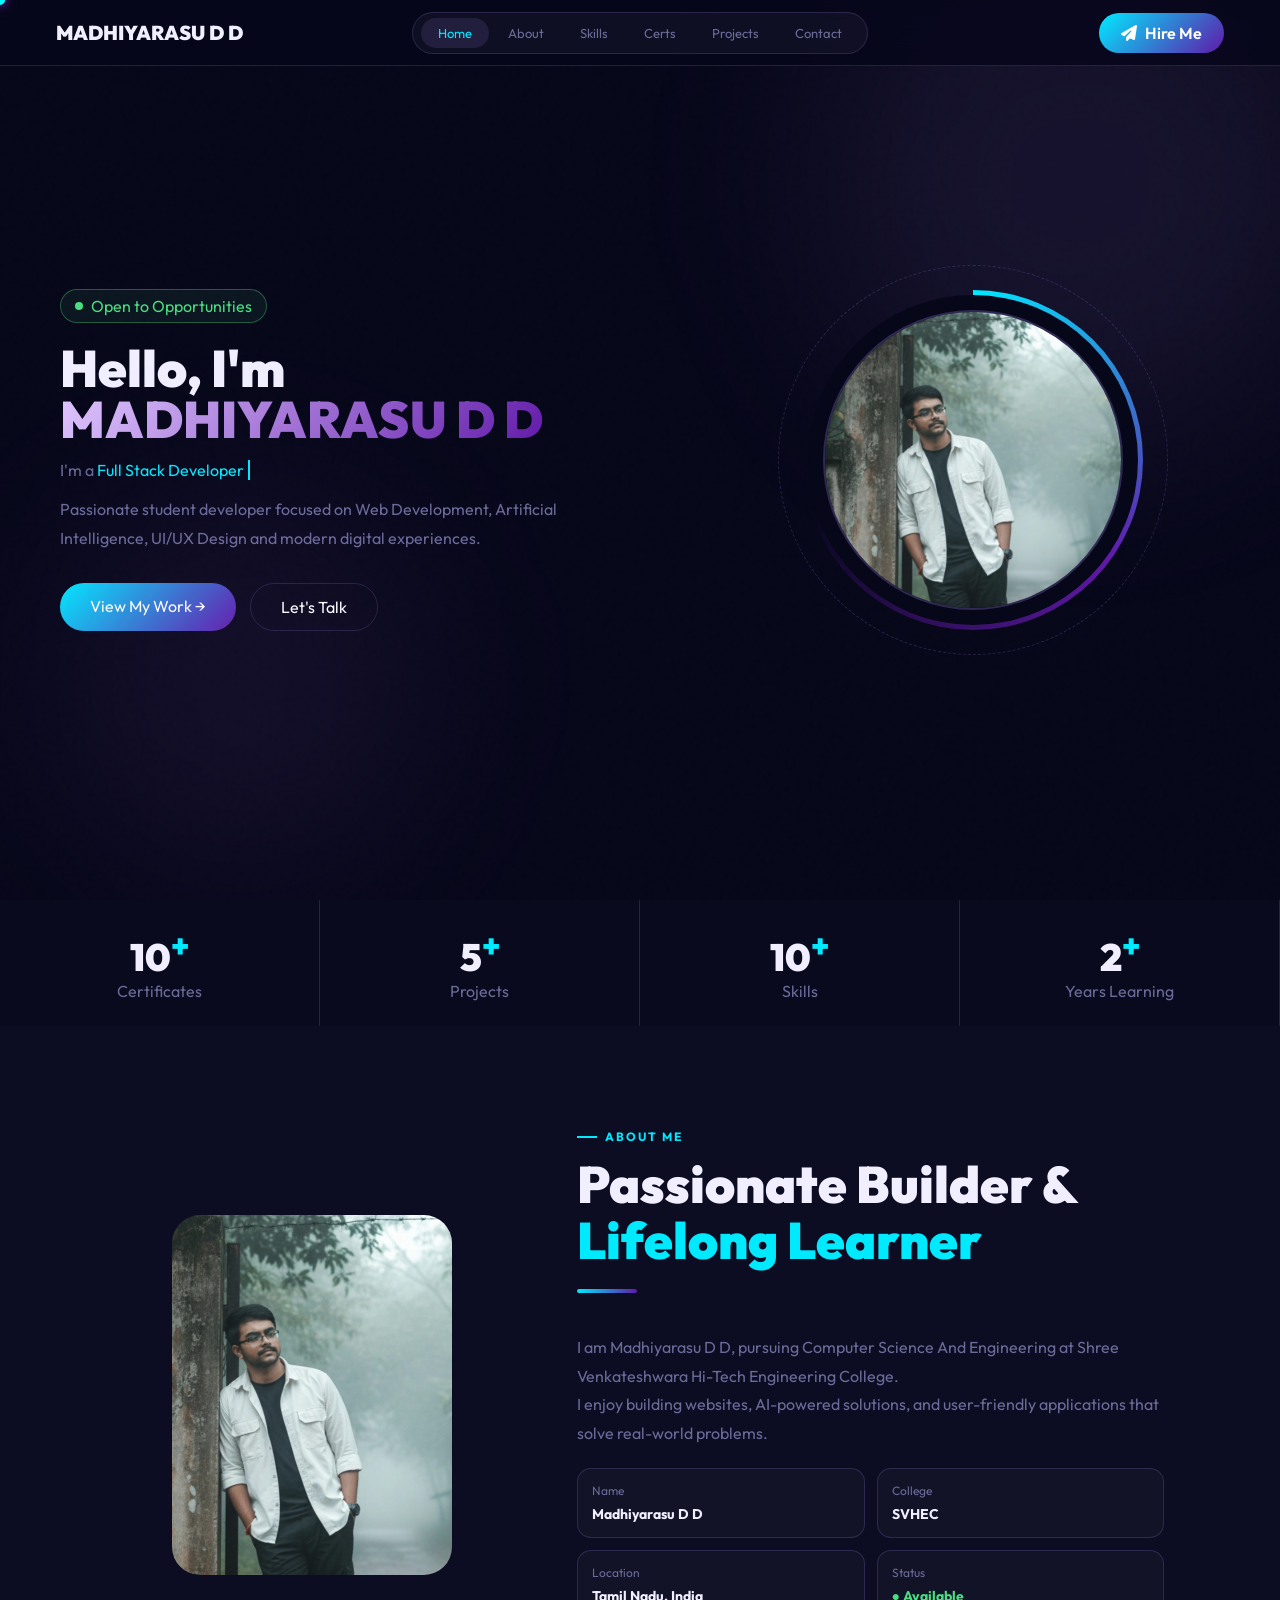
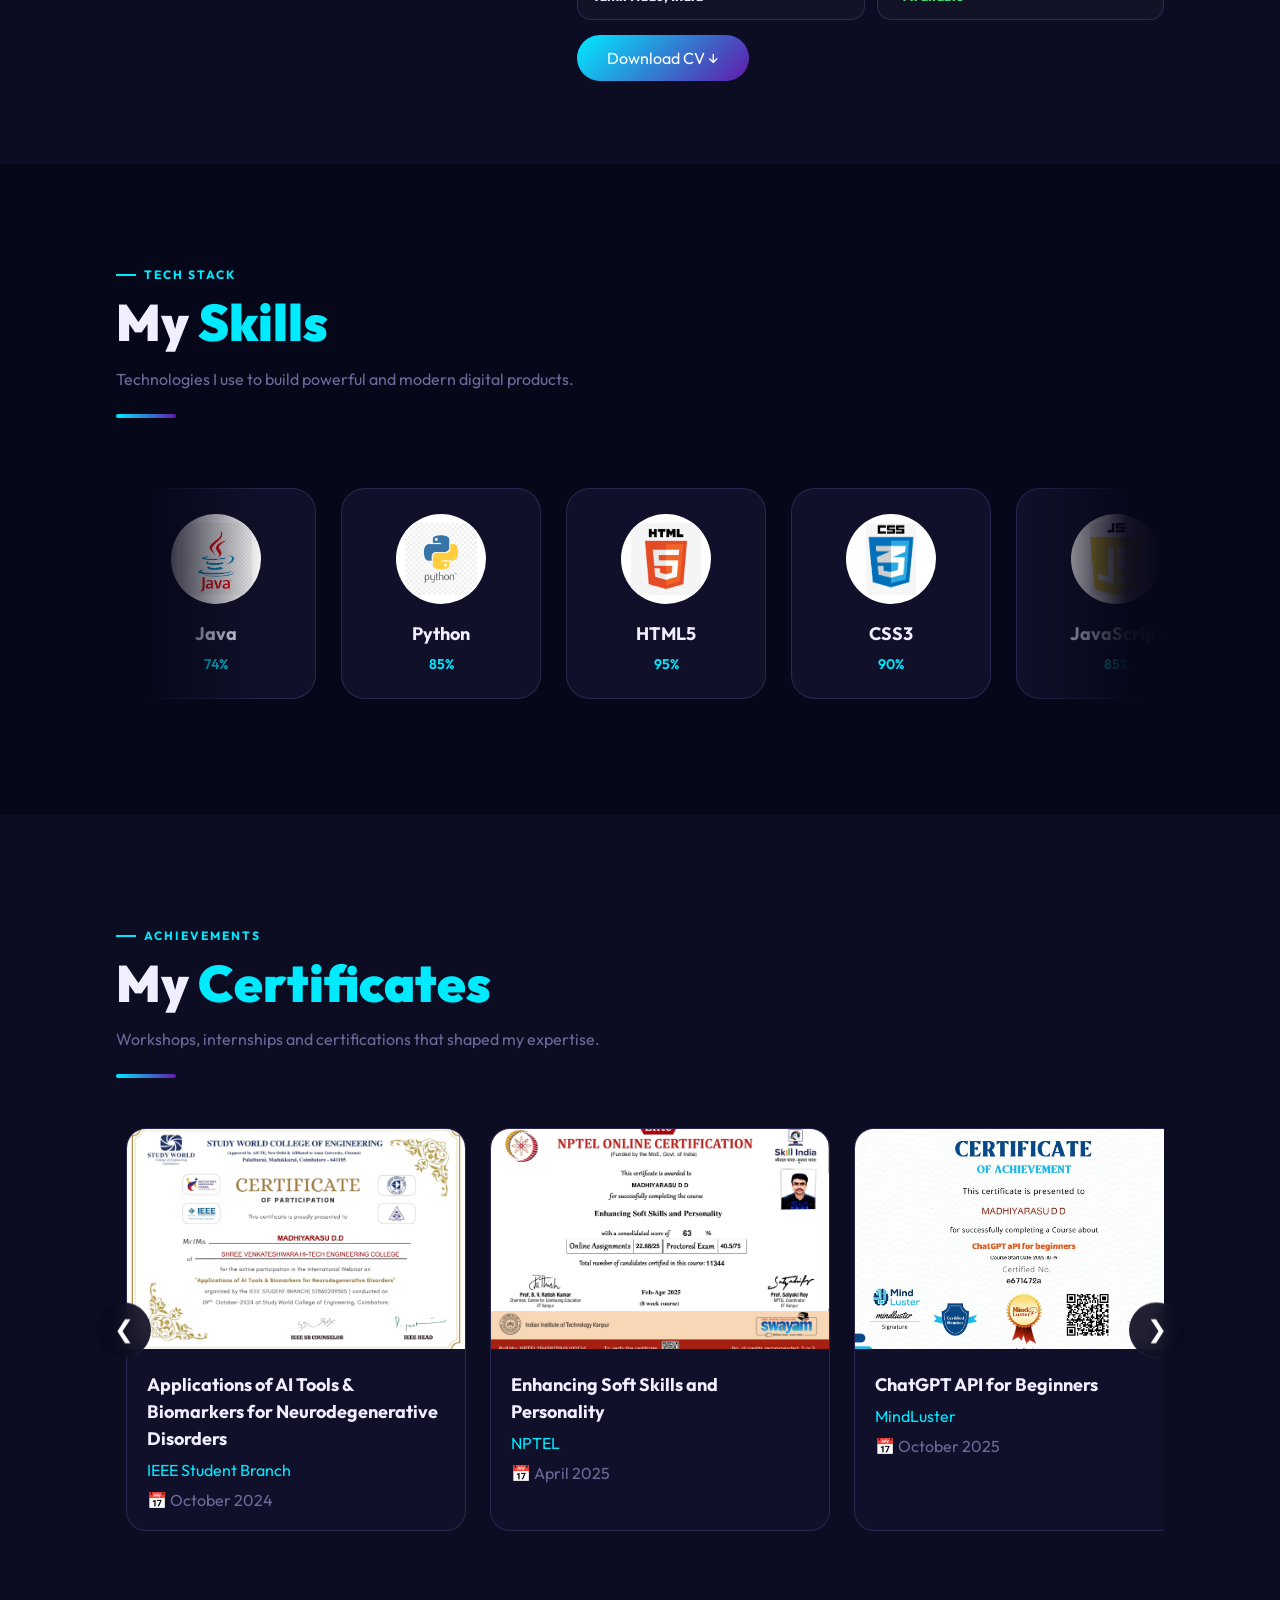
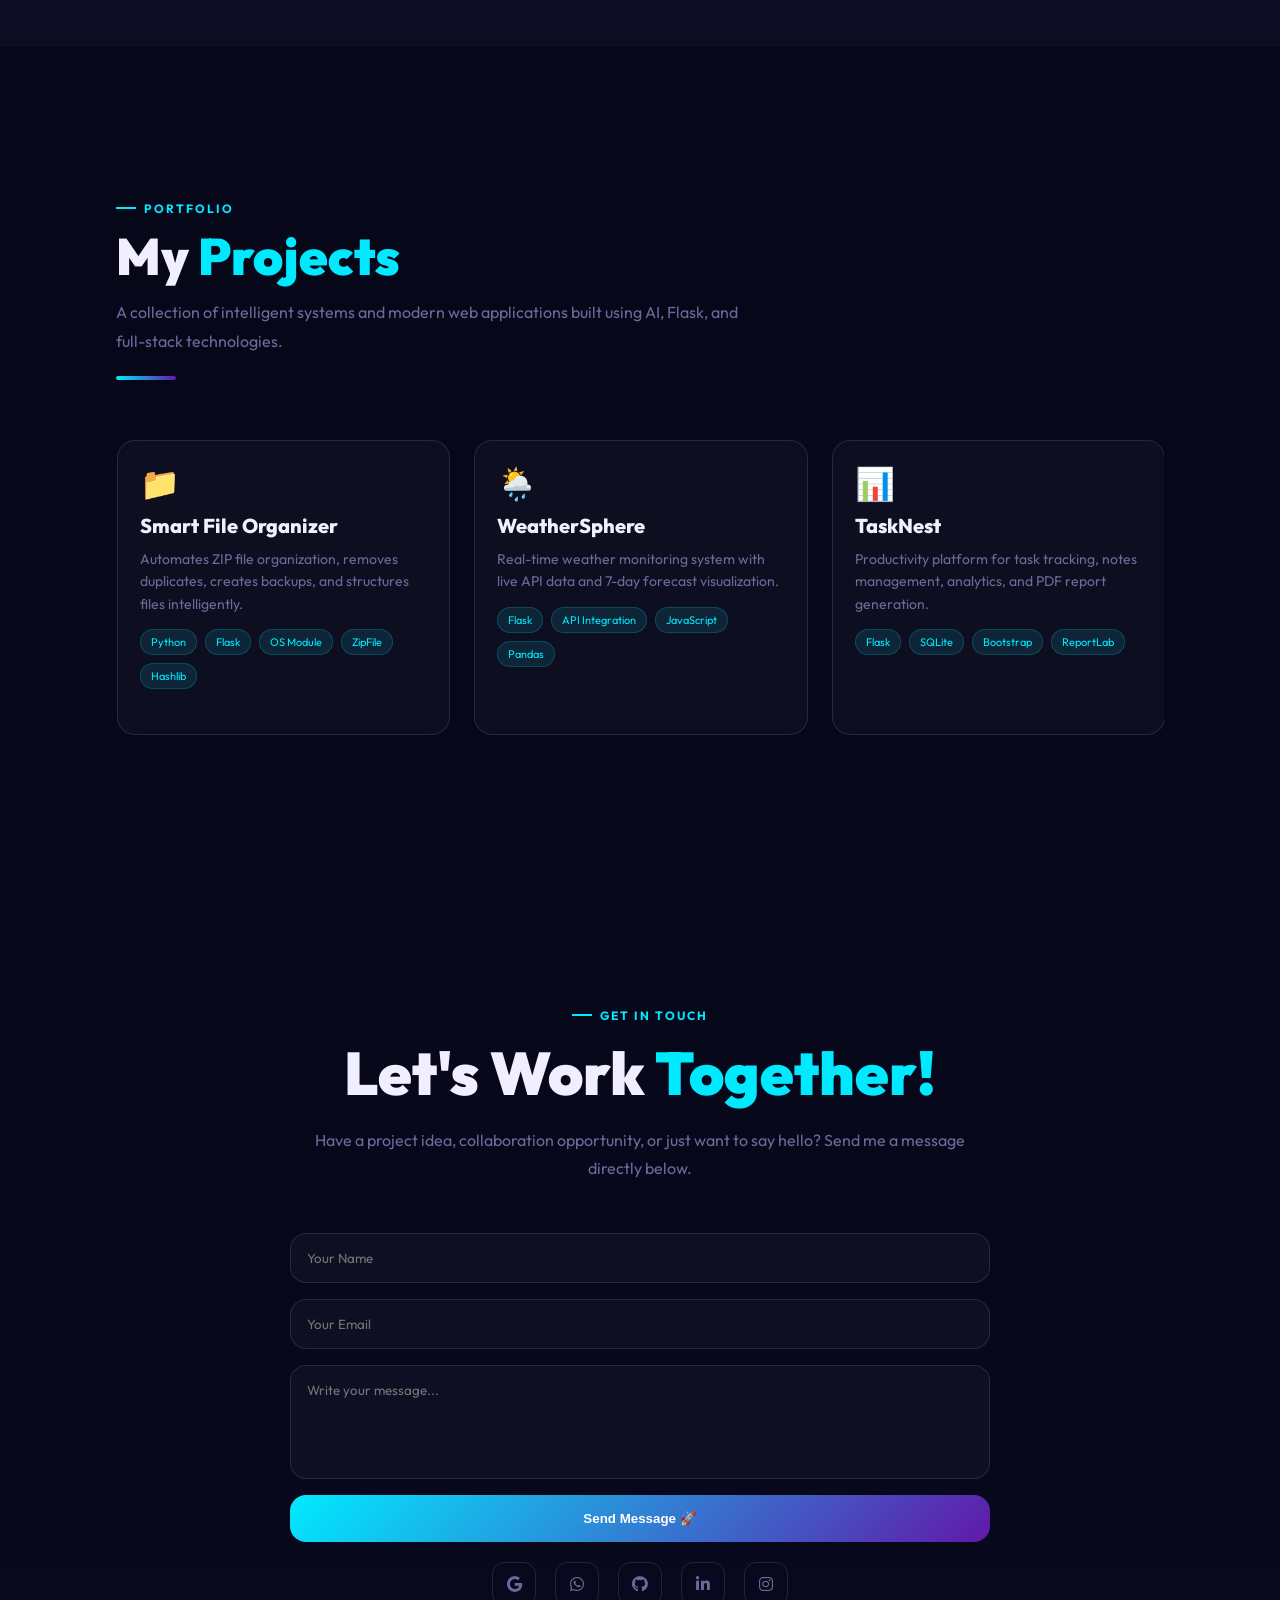
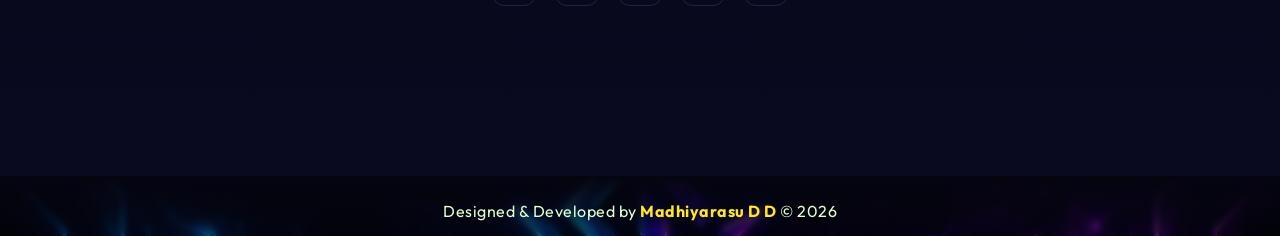
==== index.html @ d2362c5b "Initial portfolio upload" ====
<!DOCTYPE html>
<html lang="en">
<head>
<meta charset="UTF-8">
<meta name="viewport" content="width=device-width, initial-scale=1.0">
<title>MADHIYARASU | Portfolio</title>

<link href="https://fonts.googleapis.com/css2?family=Outfit:wght@300;400;500;600;700;800;900&display=swap" rel="stylesheet">
<link rel="stylesheet" href="https://cdnjs.cloudflare.com/ajax/libs/font-awesome/6.5.0/css/all.min.css">
<link rel="stylesheet" href="css/style.css">
</head>

<body>

<div id="cur-dot"></div>

<!-- ================= NAVBAR ================= -->

<nav id="nav">

    <div class="nav-logo">
        <em></em>MADHIYARASU D D
    </div>

    <ul class="nav-pill" id="navPill">
        <li><a href="#home" class="active">Home</a></li>
        <li><a href="#about">About</a></li>
        <li><a href="#skills">Skills</a></li>
        <li><a href="#certificates">Certs</a></li>
        <li><a href="#projects">Projects</a></li>
        <li><a href="#contact">Contact</a></li>
    </ul>

    <a href="mailto:arasanmathi666@gmail.com" class="hire-btn">
        <i class="fas fa-paper-plane"></i> Hire Me
    </a>

    <button class="nav-toggle" id="navToggle">
        <i class="fas fa-bars"></i>
    </button>

</nav>

<!-- ================= MOBILE MENU ================= -->

<div class="mobile-menu" id="mobileMenu">
    <a href="#home">Home</a>
    <a href="#about">About</a>
    <a href="#skills">Skills</a>
    <a href="#certificates">Certificates</a>
    <a href="#projects">Projects</a>
    <a href="#contact">Contact</a>
</div>

<!-- ================= HERO ================= -->

<section id="home">

    <div class="hblob hb1"></div>
    <div class="hblob hb2"></div>

    <div class="hero-grid">

        <div>

            <div class="hero-badge">
                <span class="dot"></span>
                Open to Opportunities
            </div>

            <h1 class="hero-name">
                Hello, I'm <br>
                <span class="grad">MADHIYARASU D D</span>
            </h1>

            <p class="hero-role">
                I'm a <span class="tw" id="typed">Full Stack Developer</span>
            </p>

            <p class="hero-desc">
                Passionate student developer focused on Web Development,
                Artificial Intelligence, UI/UX Design and modern digital
                experiences.
            </p>

            <div class="hero-actions">
                <a href="#projects" class="btn-pri">
                    View My Work →
                </a>

                <a href="#contact" class="btn-out">
                    Let's Talk
                </a>
            </div>
         </div>

        <div class="hero-visual">

            <div class="av-wrap">

                <div class="av-spin"></div>

                <div class="av-orbit"></div>

                <div class="av-photo">
                    <img src="images/prof..jpg" alt="Madhiyarasu">
                </div>

            </div>

        </div>

    </div>

</section>

<!-- ================= STATS ================= -->

<div class="stats-row">

    <div class="stat-box reveal">
        <div class="stat-n">10<sup>+</sup></div>
        <div class="stat-l">Certificates</div>
    </div>

    <div class="stat-box reveal d1">
        <div class="stat-n">5<sup>+</sup></div>
        <div class="stat-l">Projects</div>
    </div>

    <div class="stat-box reveal d2">
        <div class="stat-n">10<sup>+</sup></div>
        <div class="stat-l">Skills</div>
    </div>

    <div class="stat-box reveal d3">
        <div class="stat-n">2<sup>+</sup></div>
        <div class="stat-l">Years Learning</div>
    </div>

</div>

<!-- ================= ABOUT ================= -->

<section id="about">

<div class="sw">

<div class="about-grid">

<div class="reveal">

<div class="about-box">

<img src="images/prof..jpg" alt="Madhiyarasu">


</div>

</div>

<div class="reveal d1">

<div class="eyebrow">
About Me
</div>

<h2 class="stitle">
Passionate Builder &
<br>
<em>Lifelong Learner</em>
</h2>

<div class="sline"></div>

<p class="apara">
I am Madhiyarasu D D, pursuing Computer Science And Engineering at Shree Venkateshwara Hi-Tech
Engineering College.
</p>

<p class="apara">
I enjoy building websites, AI-powered solutions,
and user-friendly applications that solve real-world problems.
</p>

<div class="info-grid">

<div class="ir">
<span>Name</span>
<strong>Madhiyarasu D D</strong>
</div>

<div class="ir">
<span>College</span>
<strong>SVHEC</strong>
</div>
<div class="ir">
<span>Location</span>
<strong>Tamil Nadu, India</strong>
</div>

<div class="ir">
<span>Status</span>
<strong style="color:var(--green)">
● Available
</strong>
</div>

</div>

<div style="margin-top:28px">
<a href="#" class="btn-pri">
Download CV ↓
</a>
</div>

</div>

</div>

</div>

</section>

<!-- ================= SKILLS ================= -->
<section id="skills">

    <div class="sw">

        <div class="eyebrow reveal">Tech Stack</div>

        <h2 class="stitle reveal">
            My <em>Skills</em>
        </h2>

        <p class="ssub reveal">
            Technologies I use to build powerful and modern digital products.
        </p>

        <div class="sline reveal"></div>

        <div class="skills-marquee">

            <div class="skills-track">

                <!-- First Set -->

                <div class="skill-card">
                    <div class="skill-logo-wrap">
                        <img src="images/logos/java.png" alt="Java" class="skill-logo">
                    </div>
                    <h3>Java</h3>
                    <span>74%</span>
                </div>

                <div class="skill-card">
                    <div class="skill-logo-wrap">
                        <img src="images/logos/python.png" alt="Python" class="skill-logo">
                    </div>
                    <h3>Python</h3>
                    <span>85%</span>
                </div>

                <div class="skill-card">
                    <div class="skill-logo-wrap">
                        <img src="images/logos/html.png" alt="HTML" class="skill-logo">
                    </div>
                    <h3>HTML5</h3>
                    <span>95%</span>
                </div>

                <div class="skill-card">
                    <div class="skill-logo-wrap">
                        <img src="images/logos/css.png" alt="CSS" class="skill-logo">
                    </div>
                    <h3>CSS3</h3>
                    <span>90%</span>
                </div>

                <div class="skill-card">
                    <div class="skill-logo-wrap">
                        <img src="images/logos/js.png" alt="JavaScript" class="skill-logo">
                    </div>
                    <h3>JavaScript</h3>
                    <span>85%</span>
                </div>

                <div class="skill-card">
                    <div class="skill-logo-wrap">
                        <img src="images/logos/github.png" alt="GitHub" class="skill-logo">
                    </div>
                    <h3>Git & GitHub</h3>
                    <span>82%</span>
                </div>

                <!-- Duplicate Set for Infinite Loop -->

                <div class="skill-card">
                    <div class="skill-logo-wrap">
                        <img src="images/logos/java.png" alt="Java" class="skill-logo">
                    </div>
                    <h3>Java</h3>
                    <span>74%</span>
                </div>

                <div class="skill-card">
                    <div class="skill-logo-wrap">
                        <img src="images/logos/python.png" alt="Python" class="skill-logo">
                    </div>
                    <h3>Python</h3>
                    <span>85%</span>
                </div>

                <div class="skill-card">
                    <div class="skill-logo-wrap">
                        <img src="images/logos/html.png" alt="HTML" class="skill-logo">
                    </div>
                    <h3>HTML5</h3>
                    <span>95%</span>
                </div>

                <div class="skill-card">
                    <div class="skill-logo-wrap">
                        <img src="images/logos/css.png" alt="CSS" class="skill-logo">
                    </div>
                    <h3>CSS3</h3>
                    <span>90%</span>
                </div>

                <div class="skill-card">
                    <div class="skill-logo-wrap">
                        <img src="images/logos/js.png" alt="JavaScript" class="skill-logo">
                    </div>
                    <h3>JavaScript</h3>
                    <span>85%</span>
                </div>

                <div class="skill-card">
                    <div class="skill-logo-wrap">
                        <img src="images/logos/github.png" alt="GitHub" class="skill-logo">
                    </div>
                    <h3>Git & GitHub</h3>
                    <span>82%</span>
                </div>

            </div>

        </div>

    </div>

</section>
<!-- ================= CERTIFICATES ================= -->

<section id="certificates">

    <div class="sw">

        <div class="eyebrow reveal">
            Achievements
        </div>

        <h2 class="stitle reveal">
            My <em>Certificates</em>
        </h2>

        <p class="ssub reveal">
            Workshops, internships and certifications that shaped my expertise.
        </p>

        <div class="sline reveal"></div>

        <div class="cert-wrapper">

            <button class="cert-btn prev" id="prevCert">
                &#10094;
            </button>


                <div class="certificate-slider" id="certificateSlider">

    <div class="certificate-card">
        <img src="images/certificates/c27.jpeg"
             alt=""
             class="certificate-image">
        <h3>Applications of AI Tools & Biomarkers for Neurodegenerative Disorders</h3>
        <p>IEEE Student Branch</p>
        <span>📅 October 2024</span>
    </div>

    <div class="certificate-card">
        <img src="images/certificates/c26.jpeg"
             alt=""
             class="certificate-image">
        <h3>Enhancing Soft Skills and Personality</h3>
        <p>NPTEL</p>
        <span>📅 April 2025</span>
    </div>

    <div class="certificate-card">
        <img src="images/certificates/c8.jpeg"
             alt=""
             class="certificate-image">
        <h3>ChatGPT API for Beginners</h3>
        <p>MindLuster</p>
        <span>📅 October 2025</span>
    </div>

    <div class="certificate-card">
        <img src="images/certificates/c19.jpeg"
             alt=""
             class="certificate-image">
        <h3>Generative AI Applications in Engineering</h3>
        <p>SVHEC</p>
        <span>📅 October 2025</span>
    </div>

    <div class="certificate-card">
        <img src="images/certificates/c11.jpeg"
             alt=""
             class="certificate-image">
        <h3>UI/UX Design with Figma Workshop</h3>
        <p>Aruvili</p>
        <span>📅 November 2025</span>
    </div>

    <div class="certificate-card">
        <img src="images/certificates/c9.jpeg"
             alt=""
             class="certificate-image">
        <h3>National Level Technical Symposium</h3>
        <p>Sri Sai Ranganathan Engineering College</p>
        <span>📅 2025</span>
    </div>

    <div class="certificate-card">
        <img src="images/certificates/c14.jpeg"
             alt=""
             class="certificate-image">
        <h3>Career Guidance Webinar</h3>
        <p>Skill Dunia Edutech</p>
        <span>📅 December 2025</span>
    </div>
    <div class="certificate-card">
        <img src="images/certificates/c18.jpeg"
             alt=""
             class="certificate-image">
        <h3>Certificate of Participation</h3>
        <p>Kangeyam Institutions</p>
        <span>📅 2025</span>
    </div>

    <div class="certificate-card">
        <img src="images/certificates/c15.jpeg"
             alt=""
             class="certificate-image">
        <h3>AI for Beginners</h3>
        <p>HP LIFE Foundation</p>
        <span>📅 2025</span>
    </div>

    <div class="certificate-card">
        <img src="images/certificates/c16.jpeg"
             alt=""
             class="certificate-image">
        <h3>Critical Thinking in the AI Era</h3>
        <p>HP LIFE Foundation</p>
        <span>📅 2025</span>
    </div>

    <div class="certificate-card">
        <img src="images/certificates/c17.jpeg"
             alt=""
             class="certificate-image">
        <h3>Professional Networking for Career Growth</h3>
        <p>HP LIFE Foundation</p>
        <span>📅 2025</span>
    </div>

    <div class="certificate-card">
        <img src="images/certificates/c22.jpeg"
             alt=""
             class="certificate-image">
        <h3>From ML to Gen AI Workshop</h3>
        <p>PencilBitz</p>
        <span>📅 December 2025</span>
    </div>

    <div class="certificate-card">
        <img src="images/certificates/c24.jpeg"
             alt=""
             class="certificate-image">
        <h3>15 DAYS Full Stack Java - Internship</h3>
        <p>Calibal</p>
        <span>📅 2025</span>
    </div>
   <div class="certificate-card">
        <img src="images/certificates/c12.jpeg"
             alt=""
             class="certificate-image">
        <h3>Career Guidance Session</h3>
        <p>Grad Guru Innovation</p>
        <span>📅 March 2026</span>
    </div>

    <div class="certificate-card">
        <img src="images/certificates/c13.jpeg"
             alt=""
             class="certificate-image">
        <h3>KreativeGenesis National Level Innovation Hackathon</h3>
        <p>KGiSL Educational Institutions</p>
        <span>📅 March 2026</span>
    </div>

    <div class="certificate-card">
        <img src="images/certificates/c25.jpeg"
             alt=""
             class="certificate-image">
        <h3>1 month UI/UX Master Class</h3>
        <p>Aruvili</p>
        <span>📅 2026</span>
    </div>

    <div class="certificate-card">
        <img src="images/certificates/c20.jpeg"
             alt=""
             class="certificate-image">
        <h3>3 Month Internship - Web Development </h3>
        <p>Skill Dunia Edutech</p>
        <span>📅 2026</span>
    </div>
  <div class="certificate-card">
        <img src="images/certificates/c1.jpg"
             alt=""
             class="certificate-image">
        <h3>Generate AI-powered agent responses using generative answers in Microsoft Copilot Studio</h3>
        <p>Microsoft</p>
        <span>📅 June  2026</span>
    </div>

    <div class="certificate-card">
        <img src="images/certificates/c2.jpg"
             alt=""
             class="certificate-image">
        <h3>Take action from agent conversations using topics and tools in Microsoft Copilot Studio</h3>
        <p>Microsoft</p>
        <span>📅 June  2026</span>
    </div>

    <div class="certificate-card">
        <img src="images/certificates/c3.jpg"
             alt=""
             class="certificate-image">
        <h3>Deliver rich agent responses using Adaptive Cards in Microsoft Copilot Studio</h3>
        <p>Microsoft</p>
        <span>📅 June 2026</span>
    </div>

    <div class="certificate-card">
        <img src="images/certificates/c4.jpg"
             alt=""
             class="certificate-image">
        <h3>Develop an AI app with the Microsoft Foundry SDK</h3>
        <p>Microsoft</p>
        <span>📅 June 2026</span>
    </div>

    <div class="certificate-card">
        <img src="images/certificates/c5.jpg"
             alt=""
             class="certificate-image">
        <h3>Introduction to AI concepts</h3>
        <p>Microsoft</p>
        <span>📅 May 2026</span>
    </div>

    <div class="certificate-card">
        <img src="images/certificates/c6.jpg"
             alt=""
             class="certificate-image">
        <h3>Introduction to generative AI and agents</h3>
        <p>Microsoft</p>
        <span>📅 May 2026</span>
    </div>

    <div class="certificate-card">
        <img src="images/certificates/c7.jpg"
             alt=""
             class="certificate-image">
        <h3>Introduction to Web Development with ChatGPT</h3>
        <p>Simplilearn</p>
        <span>📅  June 2026</span>
    </div>
<div class="certificate-card">
        <img src="images/certificates/c10.jpeg"
             alt=""
             class="certificate-image">
        <h3>3 Month Internship - Web Development </h3>
        <p>InternSpark </p>
        <span>📅 June 2026</span>
    </div>

</div>

            <button class="cert-btn next" id="nextCert">
                &#10095;
            </button>

        </div>

    </div>

</section>

<!-- ================= PROJECTS ================= -->
 <section id="projects">
  <div class="sw1">

    <div class="eyebrow">Portfolio</div>
    <h2 class="stitle">My <em>Projects</em></h2>

    <p class="ssub">
      A collection of intelligent systems and modern web applications built using AI, Flask, and full-stack technologies.
    </p>

    <div class="sline"></div>

    <!-- VIEWPORT (IMPORTANT FIX) -->
    <div class="project-viewport">

      <div class="project-grid" id="projectGrid">

        <!-- 1 -->
        <div class="project-card">
          <div class="project-icon">📁</div>
          <h3 class="project-title">Smart File Organizer</h3>
          <p class="project-desc">
            Automates ZIP file organization, removes duplicates, creates backups, and structures files intelligently.
          </p>
          <div class="tool-tags">
            <span class="tool">Python</span>
            <span class="tool">Flask</span>
            <span class="tool">OS Module</span>
            <span class="tool">ZipFile</span>
            <span class="tool">Hashlib</span>
          </div>
        </div>

        <!-- 2 -->
        <div class="project-card">
          <div class="project-icon">🌦️</div>
          <h3 class="project-title">WeatherSphere</h3>
          <p class="project-desc">
            Real-time weather monitoring system with live API data and 7-day forecast visualization.
          </p>
          <div class="tool-tags">
            <span class="tool">Flask</span>
            <span class="tool">API Integration</span>
            <span class="tool">JavaScript</span>
            <span class="tool">Pandas</span>
          </div>
        </div>

        <!-- 3 -->
        <div class="project-card">
          <div class="project-icon">📊</div>
          <h3 class="project-title">TaskNest</h3>
          <p class="project-desc">
            Productivity platform for task tracking, notes management, analytics, and PDF report generation.
          </p>
          <div class="tool-tags">
            <span class="tool">Flask</span>
            <span class="tool">SQLite</span>
            <span class="tool">Bootstrap</span>
            <span class="tool">ReportLab</span>
          </div>
        </div>

        <!-- 4 -->
        <div class="project-card">
          <div class="project-icon">🧠</div>
          <h3 class="project-title">ClariCode AI</h3>
          <p class="project-desc">
            AI-powered coding mentor that explains errors and improves programming understanding.
          </p>
          <div class="tool-tags">
            <span class="tool">Python</span>
            <span class="tool">Flask</span>
            <span class="tool">LLM API</span>
            <span class="tool">AI Engine</span>
          </div>
        </div>

        <!-- 5 -->
        <div class="project-card">
          <div class="project-icon">🚀</div>
          <h3 class="project-title">LeoStark AI</h3>
          <p class="project-desc">
            Full-stack Flask-based AI Business Operating System with invoicing, payments, inventory, AI agents, Google login, and analytics dashboard.
          </p>
          <div class="tool-tags">
            <span class="tool">Python</span>
            <span class="tool">Flask</span>
            <span class="tool">SQLite</span>
            <span class="tool">OAuth</span>
            <span class="tool">Twilio</span>
            <span class="tool">SMTP</span>
            <span class="tool">JS</span>
          </div>
        </div>

        <!-- 6 -->
        <div class="project-card">
          <div class="project-icon">💼</div>
          <h3 class="project-title">Portfolio Website</h3>
          <p class="project-desc">
            Modern personal portfolio showcasing projects, skills, and achievements in a clean UI.
          </p>
          <div class="tool-tags">
            <span class="tool">HTML</span>
            <span class="tool">CSS</span>
            <span class="tool">JavaScript</span>
          </div>
        </div>

      </div>
    </div>

  </div>
</section>
  <!-- ================= CONTACT ================= -->

<section id="contact">

  <div class="ci">

    <div class="eyebrow reveal">Get In Touch</div>

    <h2 class="ctitle reveal">
      Let's Work <em>Together!</em>
    </h2>

    <p class="csub reveal">
      Have a project idea, collaboration opportunity,
      or just want to say hello?
      Send me a message directly below.
    </p>

    <div class="contact-form reveal">

    <form action="https://formsubmit.co/madhiyarasu2122@gmail.com" method="POST">

  <input type="hidden" name="_captcha" value="false">

  <input type="hidden"
         name="_subject"
         value="New Portfolio Message">

  <input type="hidden"
         name="_template"
         value="table">

  <input
      type="text"
      name="name"
      placeholder="Your Name"
      required>

  <input
      type="email"
      name="email"
      placeholder="Your Email"
      required>

  <textarea
      name="message"
      rows="5"
      placeholder="Write your message..."
      required></textarea>

  <button type="submit">
      Send Message 🚀
  </button>

<p id="successMsg" style="display:none;color:#4ade80;margin-top:15px;">
    ✅ Message Sent Successfully!
</p> 

</form>


    <!-- SOCIAL ICONS -->
    <div class="srow reveal">
       <div class="srow reveal">

  <a href="https://mail.google.com/mail/?view=cm&fs=1&to=arasanmathi666@gmail.com"
     target="_blank"
     class="ssq">
     <i class="fab fa-google"></i>
  </a>

  <a href="https://wa.me/7010039863"
     target="_blank"
     class="ssq">
     <i class="fab fa-whatsapp"></i>
  </a>

  <a href="https://github.com/mathiarasan-art01"
     target="_blank"
     class="ssq">
     <i class="fab fa-github"></i>
  </a>

  <a href="https://www.linkedin.com/in/madhiyarasu-d-d-072b10389"
     target="_blank"
     class="ssq">
     <i class="fab fa-linkedin-in"></i>
  </a>

  <a href="https://www.instagram.com/__mr.mathi__offl__?igsh=MWJiZHFvNnU1cGxhNw=="
     target="_blank"
     class="ssq">
     <i class="fab fa-instagram"></i>
  </a>
</div>

  </div>
</section>
<!-- ================= FOOTER ================= -->
<footer class="animated-footer">

    <div class="footer-bg"></div>

    <div class="footer-content">
        Designed & Developed by <span>Madhiyarasu D D</span> © 2026
    </div>

</footer>
<script src="js/script.js"></script>

</body>
</html>
---- css/style.css ----
/* =========================================================
   MADHIYARASU PORTFOLIO - COMPLETE CORRECTED CSS
   ========================================================= */

:root{
    --bg:#07071a;
    --surface:#0c0c22;
    --card:#10102a;
    --accent:#00eaff;
    --accent2:#6119a9;
    --neon:#1cddb4;
    --green:#4ade80;
    --text:#f0eeff;
    --muted:#6b6b9a;
    --border:rgba(167,139,250,.18);
    --font:'Outfit',sans-serif;
}

*{
    margin:0;
    padding:0;
    box-sizing:border-box;
}

html{
    scroll-behavior:smooth;
}

body{
    background:var(--bg);
    color:var(--text);
    font-family:var(--font);
    overflow-x:hidden;
    cursor:none;
}

/* =========================================================
   CURSOR
   ========================================================= */

#cur-dot{
    position:fixed;
    pointer-events:none;
    z-index:9999;
    width:10px;
    height:10px;
    background:aqua;
    border-radius:50%;
    transform:translate(-50%,-50%);
    animation:curBlink 1s ease-in-out infinite;
    box-shadow:
    0 0 8px var(--accent2),
    0 0 16px rgba(192,132,252,.4);
}

@keyframes curBlink{
    0%,100%{
        opacity:1;
        transform:translate(-50%,-50%) scale(1);
    }
    50%{
        opacity:.3;
        transform:translate(-50%,-50%) scale(.6);
    }
}

body::before{
    content:'';
    position:fixed;
    inset:0;
    pointer-events:none;
    z-index:0;
    opacity:.4;
    background-image:url("data:image/svg+xml,%3Csvg viewBox='0 0 200 200' xmlns='http://www.w3.org/2000/svg'%3E%3Cfilter id='n'%3E%3CfeTurbulence type='fractalNoise' baseFrequency='0.85' numOctaves='4' stitchTiles='stitch'/%3E%3C/filter%3E%3Crect width='100%25' height='100%25' filter='url(%23n)' opacity='0.04'/%3E%3C/svg%3E");
}

/* =========================================================
   NAVBAR
   ========================================================= */

nav{
    position:fixed;
    top:0;
    width:100%;
    z-index:200;
    height:66px;
    padding:0 56px;
    display:flex;
    align-items:center;
    justify-content:space-between;
    background:rgba(7,7,26,.82);
    backdrop-filter:blur(24px) saturate(1.4);
    border-bottom:1px solid var(--border);
}

.nav-logo{
    font-size:20px;
    font-weight:900;
    color:var(--text);
}

.nav-pill{
    position:absolute;
    left:50%;
    transform:translateX(-50%);
    display:flex;
    list-style:none;
    gap:2px;
    background:rgba(255,255,255,.04);
    border:1px solid var(--border);
    border-radius:100px;
    padding:5px 8px;
}

.nav-pill li a{
    display:block;
    padding:7px 17px;
    border-radius:100px;
    color:var(--muted);
    text-decoration:none;
    font-size:13px;
    transition:.3s;
}

.nav-pill li a:hover,
.nav-pill li a.active{
    background:rgba(167,139,250,.12);
    color:var(--accent);
}

.hire-btn{
    display:flex;
    align-items:center;
    gap:8px;
    background:linear-gradient(135deg,var(--accent),var(--accent2));
    color:#fff;
    text-decoration:none;
    padding:10px 22px;
    border-radius:100px;
    font-weight:600;
    transition:.3s;
}

.hire-btn:hover{
    transform:translateY(-3px);
}

.nav-toggle{
    display:none;
    background:none;
    border:none;
    color:#fff;
    font-size:22px;
}

.mobile-menu{
    position:fixed;
    top:66px;
    left:0;
    right:0;
    background:rgba(7,7,26,.98);
    display:none;
    flex-direction:column;
    z-index:199;
}

.mobile-menu.open{
    display:flex;
}

.mobile-menu a{
    color:var(--muted);
    text-decoration:none;
    padding:14px 20px;
}

.mobile-menu a:hover{
    color:#fff;
}

/* =========================================================
   HERO
   ========================================================= */

section{
    position:relative;
    z-index:1;
}

#home{
    min-height:100vh;
    display:flex;
    align-items:center;
    padding:100px 56px 80px;
    overflow:hidden;
}

.hblob{
    position:absolute;
    border-radius:50%;
    filter:blur(90px);
}

.hb1{
    width:520px;
    height:520px;
    background:rgba(123,94,167,.13);
    top:-80px;
    right:-60px;
}

.hb2{
    width:360px;
    height:360px;
    background:rgba(192,132,252,.07);
    bottom:40px;
    left:60px;
}

.hero-grid{
    display:grid;
    grid-template-columns:1.1fr .9fr;
    gap:60px;
    align-items:center;
    max-width:1160px;
    width:100%;
    margin:auto;
}

.hero-badge{
    display:inline-flex;
    align-items:center;
    gap:8px;
    padding:6px 14px;
    border-radius:100px;
    border:1px solid rgba(74,222,128,.35);
    color:var(--green);
    background:rgba(74,222,128,.07);
    margin-bottom:20px;
}

.hero-badge .dot{
    width:8px;
    height:8px;
    border-radius:50%;
    background:var(--green);
}

.hero-name{
    font-size:clamp(40px,4vw,70px);
    font-weight:900;
    line-height:1;
}

.hero-name .grad{
    background:linear-gradient(130deg,#e0c9ff,var(--accent2));
    -webkit-background-clip:text;
    -webkit-text-fill-color:transparent;
}

.hero-role{
    margin:15px 0;
    color:var(--muted);
}

.hero-desc{
    color:var(--muted);
    line-height:1.8;
    max-width:500px;
}

.hero-actions{
    display:flex;
    gap:14px;
    margin-top:30px;
    flex-wrap:wrap;
}

.btn-pri{
    background:linear-gradient(135deg,var(--accent),var(--accent2));
    color:#fff;
    text-decoration:none;
    padding:13px 30px;
    border-radius:100px;
}

.btn-out{
    border:1px solid var(--border);
    color:#fff;
    text-decoration:none;
    padding:13px 30px;
    border-radius:100px;
}

.hero-soc{
    display:flex;
    gap:10px;
    margin-top:25px;
}

.soc-ico{
    width:42px;
    height:42px;
    border-radius:12px;
    border:1px solid var(--border);
    display:flex;
    justify-content:center;
    align-items:center;
    text-decoration:none;
    color:var(--muted);
}

.soc-ico:hover{
    color:var(--accent);
}

.hero-visual{
    display:flex;
    justify-content:center;
}

.av-wrap{
    width:340px;
    height:340px;
    position:relative;
}

.av-spin{
    position:absolute;
    inset:0;
    border-radius:50%;
    background:conic-gradient(var(--accent),var(--accent2),transparent 70%);
    animation:spinR 9s linear infinite;
}

.av-spin::after{
    content:'';
    position:absolute;
    inset:5px;
    background:var(--bg);
    border-radius:50%;
}

.av-orbit{
    position:absolute;
    inset:-25px;
    border-radius:50%;
    border:1px dashed rgba(167,139,250,.2);
    animation:spinR 22s linear infinite reverse;
}

.av-photo{
    position:absolute;
    inset:20px;
    border-radius:50%;
    overflow:hidden;
    z-index:2;
    border:2px solid rgba(167,139,250,.25);
}

.av-photo img{
    width:100%;
    height:100%;
    object-fit:cover;
    display:block;
}

/* =========================================================
   STATS
   ========================================================= */

.stats-row{
    display:grid;
    grid-template-columns:repeat(4,1fr);
    background:rgba(12,12,34,.6);
}

.stat-box{
    text-align:center;
    padding:25px;
    border-right:1px solid var(--border);
}

.stat-n{
    font-size:38px;
    font-weight:900;
}

.stat-l{
    color:var(--muted);
}

/* =========================================================
   ABOUT
   ========================================================= */

#about{
    background:var(--surface);
}

.sw{
    max-width:1160px;
    margin:auto;
    padding:96px 56px;
}

.about-grid{
    display:grid;
    grid-template-columns:.8fr 1.2fr;
    gap:70px;
    align-items:center;
}

.about-box{
    width:280px;
    height:360px;
    border-radius:28px;
    overflow:hidden;
    margin:auto;
}

.about-box img{
    width:100%;
    height:100%;
    object-fit:cover;
}

.info-grid{
    display:grid;
    grid-template-columns:1fr 1fr;
    gap:12px;
    margin-top:20px;
}

.apara{
    line-height:1.8;
    color:var(--muted);
}

/* ==========================
   SKILLS SECTION
========================== */

/* ==========================
   SKILLS SECTION
========================== */

#skills{
    background:var(--bg);
    overflow:hidden;
}

/* Marquee Container */

.skills-marquee{
    width:100%;
    overflow:hidden;
    position:relative;
    margin-top:50px;
    padding:20px 0;
}

/* Moving Track */

.skills-track{
    display:flex;
    align-items:center;
    gap:25px;
    width:max-content;
    animation:marquee 25s linear infinite;
}

/* Pause Animation on Hover */

.skills-track:hover{
    animation-play-state:paused;
}

/* Skill Card */

.skill-card{
    flex:0 0 200px;
    background:var(--card);
    border:1px solid var(--border);
    border-radius:24px;
    padding:25px 20px;
    text-align:center;
    transition:all .35s ease;
}

.skill-card:hover{
    transform:translateY(-8px);
    border-color:var(--accent);
    box-shadow:0 15px 35px rgba(0,234,255,.15);
}

/* Circle Logo */

.skill-logo-wrap{
    width:90px;
    height:90px;
    margin:0 auto 18px;
    border-radius:50%;
    background:#ffffff;
    display:flex;
    justify-content:center;
    align-items:center;
    overflow:hidden;
    transition:.35s;
}

.skill-card:hover .skill-logo-wrap{
    transform:scale(1.08);
    box-shadow:0 0 25px rgba(0,234,255,.35);
}

/* Logo Image */

.skill-logo{
    width:80%;
    height:80%;
    object-fit:contain;
}

/* Text */

.skill-card h3{
    font-size:18px;
    font-weight:700;
    margin-bottom:8px;
    color:var(--text);
}

.skill-card span{
    color:var(--accent);
    font-size:14px;
    font-weight:600;
}

/* Infinite Scroll Animation */

@keyframes marquee{
    0%{
        transform:translateX(0);
    }
    100%{
        transform:translateX(-50%);
    }
}

.skills-marquee{
    width:100%;
    overflow:hidden;
    position:relative;
    margin-top:50px;
    padding:20px 0;
}

/* Left Fade */

.skills-marquee::before{
    content:'';
    position:absolute;
    left:0;
    top:0;
    width:150px;
    height:100%;
    z-index:5;
    pointer-events:none;

    background:linear-gradient(
        to right,
        var(--bg) 0%,
        rgba(7,7,26,.95) 25%,
        rgba(7,7,26,0) 100%
    );
}

/* Right Fade */

.skills-marquee::after{
    content:'';
    position:absolute;
    right:0;
    top:0;
    width:150px;
    height:100%;
    z-index:5;
    pointer-events:none;

    background:linear-gradient(
        to left,
        var(--bg) 0%,
        rgba(7,7,26,.95) 25%,
        rgba(7,7,26,0) 100%
    );
}

/* Mobile */

@media(max-width:768px){

    .skill-card{
        flex:0 0 170px;
        padding:20px 15px;
    }

    .skill-logo-wrap{
        width:75px;
        height:75px;
    }

    .skill-card h3{
        font-size:15px;
    }
}
/* Mobile */

@media(max-width:768px){

    .skills-grid{
        grid-template-columns:repeat(2,1fr);
        gap:18px;
    }

    .skill-logo-wrap{
        width:80px;
        height:80px;
    }

    .skill-card{
        padding:20px 15px;
    }

}

/* /* ==========================
   CERTIFICATES
========================== */

#certificates{
    background:var(--surface);
    padding:100px 56px;
    overflow:hidden;
}

.section-title{
    text-align:center;
    font-size:48px;
    margin-bottom:50px;
}

/* Wrapper */

.cert-wrapper{
    position:relative;
    max-width:1300px;
    margin:auto;
}

/* Slider */

.certificate-slider{
    display:flex;
    gap:25px;
    overflow-x:auto;
    scroll-behavior:smooth;
    scrollbar-width:none;
    padding:10px;
}

.certificate-slider::-webkit-scrollbar{
    display:none;
}

/* Cards */

.certificate-card{
    flex:0 0 340px;
    background:var(--card);
    border:1px solid var(--border);
    border-radius:22px;
    overflow:hidden;
    transition:.35s;
}

.certificate-card:hover{
    transform:translateY(-8px);
    border-color:var(--accent);
    box-shadow:0 15px 35px rgba(0,234,255,.15);
}

.certificate-image{
    width:100%;
    height:220px;
    object-fit:cover;
}

.certificate-card h3{
    padding:18px 20px 8px;
    font-size:17px;
}

.certificate-card p{
    padding:0 20px;
    color:var(--accent);
}

.certificate-card span{
    display:block;
    padding:10px 20px 20px;
    color:var(--muted);
}

/* Buttons */

.cert-btn{
    position:absolute;
    top:50%;
    transform:translateY(-50%);
    width:55px;
    height:55px;
    border:none;
    border-radius:50%;
    cursor:pointer;

    background:rgba(0,0,0,.6);
    backdrop-filter:blur(10px);

    color:white;
    font-size:26px;
    z-index:20;

    transition:.3s;
}

.cert-btn:hover{
    background:var(--accent);
    color:#000;
}

.prev{
    left:-25px;
}

.next{
    right:-25px;
}
/* =========================================================
   ANIMATIONS
   ========================================================= */

@keyframes spinR{
    to{
        transform:rotate(360deg);
    }
}

.reveal{
    opacity:0;
    transform:translateY(36px);
}

.reveal.in{
    opacity:1;
    transform:none;
}

/* =========================================================
   MOBILE
   ========================================================= */

@media(max-width:920px){

    nav{
        padding:0 20px;
    }

    .nav-pill{
        display:none;
    }

    .nav-toggle{
        display:block;
    }

    .hero-grid{
        grid-template-columns:1fr;
        text-align:center;
    }

    .hero-visual{
        order:-1;
    }

    .hero-actions,
    .hero-soc{
        justify-content:center;
    }

    .about-grid{
        grid-template-columns:1fr;
    }

    .stats-row{
        grid-template-columns:repeat(2,1fr);
    }

    .ccards{
        grid-template-columns:1fr;
    }

    .certificate-grid{
        grid-template-columns:1fr;
    }

    .info-grid{
        grid-template-columns:1fr;
    }

    .sw,
    .ci{
        padding:64px 20px;
    }

    #home{
        padding:100px 20px 60px;
    }

    .av-wrap{
        width:260px;
        height:260px;
    }

    .hire-btn{
        display:none;
    }
}
/* =====================================================
   CERTIFICATES
===================================================== */

#certificates{
    background:var(--surface);
    padding:10px 5px 10px 5px;
    overflow:hidden;
}

.cert-wrapper{
    position:relative;
    width:100%;
    margin-top:40px;
}

.certificate-slider{
    display:flex;
    gap:24px;
    overflow-x:auto;
    scroll-behavior:smooth;
    scrollbar-width:none;
    padding:10px;
}

.certificate-slider::-webkit-scrollbar{
    display:none;
}

.certificate-card{
    min-width:340px;
    background:var(--card);
    border:1px solid var(--border);
    border-radius:20px;
    overflow:hidden;
    transition:.35s;
}

.certificate-card:hover{
    transform:translateY(-10px);
    border-color:var(--accent);
    box-shadow:0 15px 35px rgba(0,234,255,.15);
}

.certificate-image{
    width:100%;
    height:220px;
    object-fit:cover;
}

.certificate-card h3{
    padding:18px 20px 8px;
    font-size:18px;
}

.certificate-card p{
    padding:0 20px;
    color:var(--accent);
}

.certificate-card span{
    display:block;
    padding:10px 20px 20px;
    color:var(--muted);
}

.cert-btn{
    position:absolute;
    top:50%;
    transform:translateY(-50%);
    width:55px;
    height:55px;
    border:none;
    border-radius:50%;
    cursor:pointer;
    background:rgba(10,10,30,.9);
    color:#fff;
    font-size:24px;
    z-index:100;
    transition:.3s;
}

.cert-btn:hover{
    background:var(--accent);
    color:#000;
}

.prev{
    left:-20px;
}

.next{
    right:-20px;
}

@media(max-width:768px){

    .certificate-card{
        min-width:280px;
    }

    .cert-btn{
        width:45px;
        height:45px;
        font-size:18px;
    }

    .prev{
        left:0;
    }

    .next{
        right:0;
    }
}
/* ==========================================
   SECTION HEADINGS
========================================== */

.eyebrow{
    display:inline-flex;
    align-items:center;
    gap:8px;
    color:var(--accent);
    font-size:12px;
    font-weight:700;
    letter-spacing:2px;
    text-transform:uppercase;
    margin-bottom:12px;
}

.eyebrow::before{
    content:'';
    width:20px;
    height:2px;
    background:var(--accent);
}

.stitle{
    font-size:clamp(34px,4vw,55px);
    font-weight:900;
    line-height:1.1;
    margin-bottom:14px;
}

.stitle em{
    font-style:normal;
    color:var(--accent);
}

.ssub{
    color:var(--muted);
    line-height:1.8;
    max-width:650px;
}

.sline{
    width:60px;
    height:4px;
    border-radius:100px;
    background:linear-gradient(
        90deg,
        var(--accent),
        var(--accent2)
    );
    margin:20px 0 40px;
}

/* ==========================================
   ABOUT
========================================== */

.about-corner{
    position:absolute;
    bottom:0;
    right:0;
    width:90px;
    height:90px;
    background:linear-gradient(
        135deg,
        var(--accent),
        var(--accent2)
    );
    clip-path:polygon(
        100% 0,
        100% 100%,
        0 100%
    );
}

.about-corner span{
    position:absolute;
    right:10px;
    bottom:10px;
    font-size:10px;
    font-weight:700;
    text-align:right;
}

.ir{
    background:rgba(255,255,255,.03);
    border:1px solid var(--border);
    padding:14px;
    border-radius:14px;
}

.ir span{
    display:block;
    color:var(--muted);
    font-size:12px;
    margin-bottom:5px;
}

.ir strong{
    font-size:14px;
}

/* ==========================================
   HERO TYPEWRITER
========================================== */

.tw{
    color:var(--accent);
    border-right:2px solid var(--accent);
    padding-right:4px;
}

/* ================= PROJECT SECTION ================= */

#projects{
    
    background: var(--bg);
    padding: 100px 0;
    overflow: hidden;
    
}
.sw1{
    max-width:1160px;
    margin:auto;
    padding:46px 56px;
}
/* OUTER VIEWPORT */
.project-viewport{
    max-width: 1200px;
    margin: auto;
    position: relative;
    overflow: hidden;
    padding: 20px 0;
}

.project-grid{
    touch-action: pan-y;
    user-select: none;
    cursor: grab;
}

.project-grid:active{
    cursor: grabbing;
}


/* TRACK */
.project-grid{
    display:flex;
    gap:24px;
    transition: transform 0.8s ease-in-out;
    will-change: transform;
}

/* CARD (3 visible) */
.project-card{
    flex: 0 0 calc(33.333% - 16px);
    background: rgba(255,255,255,0.03);
    border: 1px solid var(--border);
    border-radius: 18px;
    padding: 22px;
    backdrop-filter: blur(12px);
    transition: 0.3s ease;
}

/* hover */
.project-card:hover{
    transform: translateY(-8px);
    border-color: var(--accent);
    box-shadow: 0 15px 40px rgba(0,234,255,0.15);
}

/* ICON */
.project-icon{
    font-size: 32px;
    margin-bottom: 10px;
}

/* TITLE */
.project-title{
    font-size: 20px;
    font-weight: 800;
    margin-bottom: 10px;
}

/* DESC */
.project-desc{
    font-size: 14px;
    color: var(--muted);
    line-height: 1.6;
    margin-bottom: 14px;
}

/* TAGS */
.tool-tags{
    display:flex;
    flex-wrap:wrap;
    gap:8px;
}

.tool{
    font-size:11px;
    padding:5px 10px;
    border-radius:50px;
    background:rgba(0,234,255,0.1);
    border:1px solid rgba(0,234,255,0.2);
    color:var(--accent);
}

/* RESPONSIVE */
@media(max-width:900px){
    .project-card{
        flex: 0 0 calc(50% - 16px);
    }

    .project-viewport::before,
    .project-viewport::after{
        width:60px;
    }
}

@media(max-width:600px){
    .project-card{
        flex: 0 0 100%;
    }
}

/* ==========================================
   CONTACT - MODERN UNIQUE DESIGN
========================================== */

#contact{
    background:linear-gradient(180deg, var(--bg), #09091f);
    padding:100px 0;
}

.ci{
    max-width:1160px;
    margin:auto;
    padding:0 56px;
    text-align:center;
}

/* TITLE */
.ctitle{
    font-size:clamp(38px,5vw,60px);
    font-weight:900;
    margin-bottom:15px;
}

.ctitle em{
    color:var(--accent);
    font-style:normal;
}

.csub{
    color:var(--muted);
    max-width:650px;
    margin:0 auto 50px;
    line-height:1.8;
}
/* CONTACT FORM */

.contact-form{
    max-width:700px;
    margin:40px auto;
    margin:0 auto 70px auto;


}

.contact-form form{
    display:flex;
    flex-direction:column;
    gap:16px;
}

.contact-form input,
.contact-form textarea{
    width:100%;
    padding:16px;
    border-radius:16px;
    border:1px solid var(--border);
    background:rgba(255,255,255,.03);
    color:#fff;
    outline:none;
    font-family:inherit;
    transition:.3s;
}

.contact-form input:focus,
.contact-form textarea:focus{
    border-color:var(--accent);
    box-shadow:0 0 20px rgba(0,234,255,.15);
}

.contact-form textarea{
    resize:none;
}

.contact-form button{
    border:none;
    padding:16px;
    border-radius:16px;
    cursor:pointer;
    font-weight:700;
    color:#fff;

    background:linear-gradient(
        135deg,
        var(--accent),
        var(--accent2)
    );

    transition:.3s;
}

.contact-form button:hover{
    transform:translateY(-4px);
}
/* SOCIAL */
.srow{
    display:flex;
    justify-content:center;
    flex-wrap:wrap;
    gap:19px;
    margin-top:10px;
}

.ssq{
    width:44px;
    height:44px;
    display:flex;
    align-items:center;
    justify-content:center;

    border-radius:12px;
    border:1px solid var(--border);
    color:var(--muted);
    text-decoration:none;

    transition:.3s;
}

.ssq:hover{
    color:var(--accent);
    border-color:var(--accent);
    transform:translateY(-4px);
    box-shadow:0 0 15px rgba(0,234,255,.2);
}

/* RESPONSIVE */
@media(max-width:900px){
    .ccards{
        grid-template-columns:1fr;
    }

    .ci{
        padding:0 20px;
    }
}

@media(max-width:500px){
    .ccard{
        padding:16px;
    }

    .cicon{
        width:42px;
        height:42px;
        font-size:16px;
    }
}
/* ==========================================
   CERTIFICATE HOVER
========================================== */

.certificate-card{
    transition:.35s;
}

.certificate-card:hover{
    transform:translateY(-10px);
    box-shadow:0 15px 40px rgba(0,234,255,.15);
}

.certificate-card h3{
    line-height:1.5;
}

/* ==========================================
   STATS
========================================== */

.stat-box{
    transition:.3s;
}

.stat-box:hover{
    background:rgba(255,255,255,.03);
}

.stat-n sup{
    color:var(--accent);
}

/* ==========================================
   DELAYS
========================================== */

.d1{
    transition-delay:.1s;
}

.d2{
    transition-delay:.2s;
}

.d3{
    transition-delay:.3s;
}

.d4{
    transition-delay:.4s;
}

/* ==========================================
   SCROLLBAR
========================================== */

::-webkit-scrollbar{
    width:10px;
}

::-webkit-scrollbar-track{
    background:#09091f;
}

::-webkit-scrollbar-thumb{
    background:linear-gradient(
        var(--accent),
        var(--accent2)
    );
    border-radius:10px;
}

/* ==========================================
   RESPONSIVE FIXES
========================================== */

@media(max-width:768px){

    .hero-name{
        font-size:42px;
    }

    .stitle{
        font-size:34px;
    }

    .ctitle{
        font-size:40px;
    }

    .stats-row{
        grid-template-columns:1fr;
    }

    .hero-actions{
        flex-direction:column;
    }

    .btn-pri,
    .btn-out{
        width:100%;
        text-align:center;
    }

    .hero-desc{
        max-width:100%;
    }

    .certificate-card{
        width:100%;
    }
}
/* FOOTER WRAPPER */
.animated-footer{
    position:relative;
    width:100%;
    height:60px;
    overflow:hidden;
    background:#050510;
}

/* BACKGROUND IMAGE */
.footer-bg{
    position:absolute;
    inset:0;
    background-image: url("../images/logos/footer1.png");
    background-size: cover;
    background-position: center;
    background-repeat: no-repeat;
    z-index:1;
}

/* DARK OVERLAY */
.animated-footer::before{
    content:'';
    position:absolute;
    inset:0;
    background:rgba(0,0,0,0.35);
    z-index:2;
}

/* 🌟 TOP BLUR / FADE EFFECT */
.animated-footer::after{
    content:'';
    position:absolute;
    top:0;
    left:0;
    width:100%;
    height:80px;   /* control blur height */
    z-index:3;

    background:linear-gradient(
        to bottom,
        rgba(5,5,16,1) 0%,
        rgba(5,5,16,0.7) 40%,
        rgba(5,5,16,0) 100%
    );

    backdrop-filter: blur(3px);
    -webkit-backdrop-filter: blur(6px);
    pointer-events:none;
}

/* TEXT */
.footer-content{
    position:absolute;
    z-index:4;
    bottom:15px;
    width:100%;
    text-align:center;
    color:#e0ffd3;
    font-size:16px;
    letter-spacing:0.5px;
}

/* HIGHLIGHT TEXT */
.footer-content span{
    color:#ffe81c;
    font-weight:bold;
}

/* RESPONSIVE */
@media(max-width:600px){
    .animated-footer{
        height:70px;
    }

    .footer-content{
        font-size:13px;
    }
}

/* ANIMATION */
@keyframes zoom{
    0%,100%{ transform:scale(1); }
    50%{ transform:scale(1.05); }
}
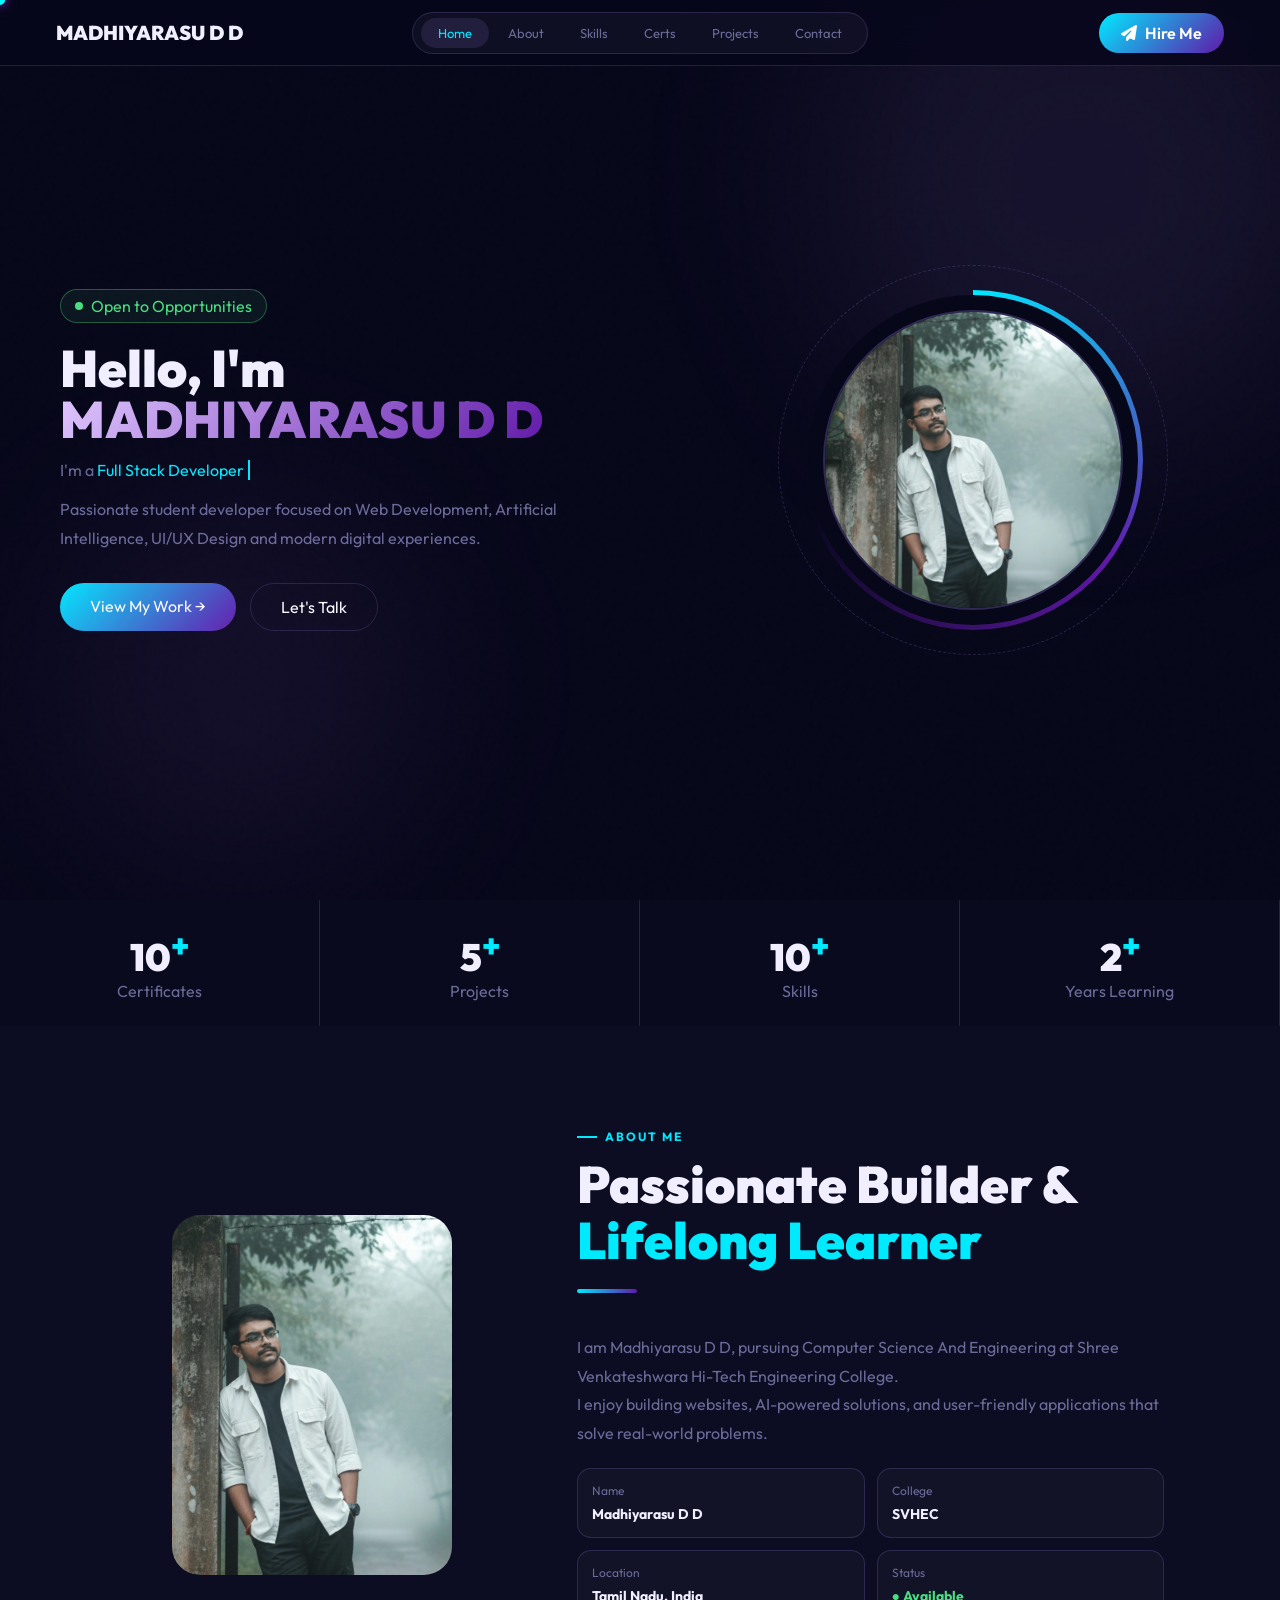
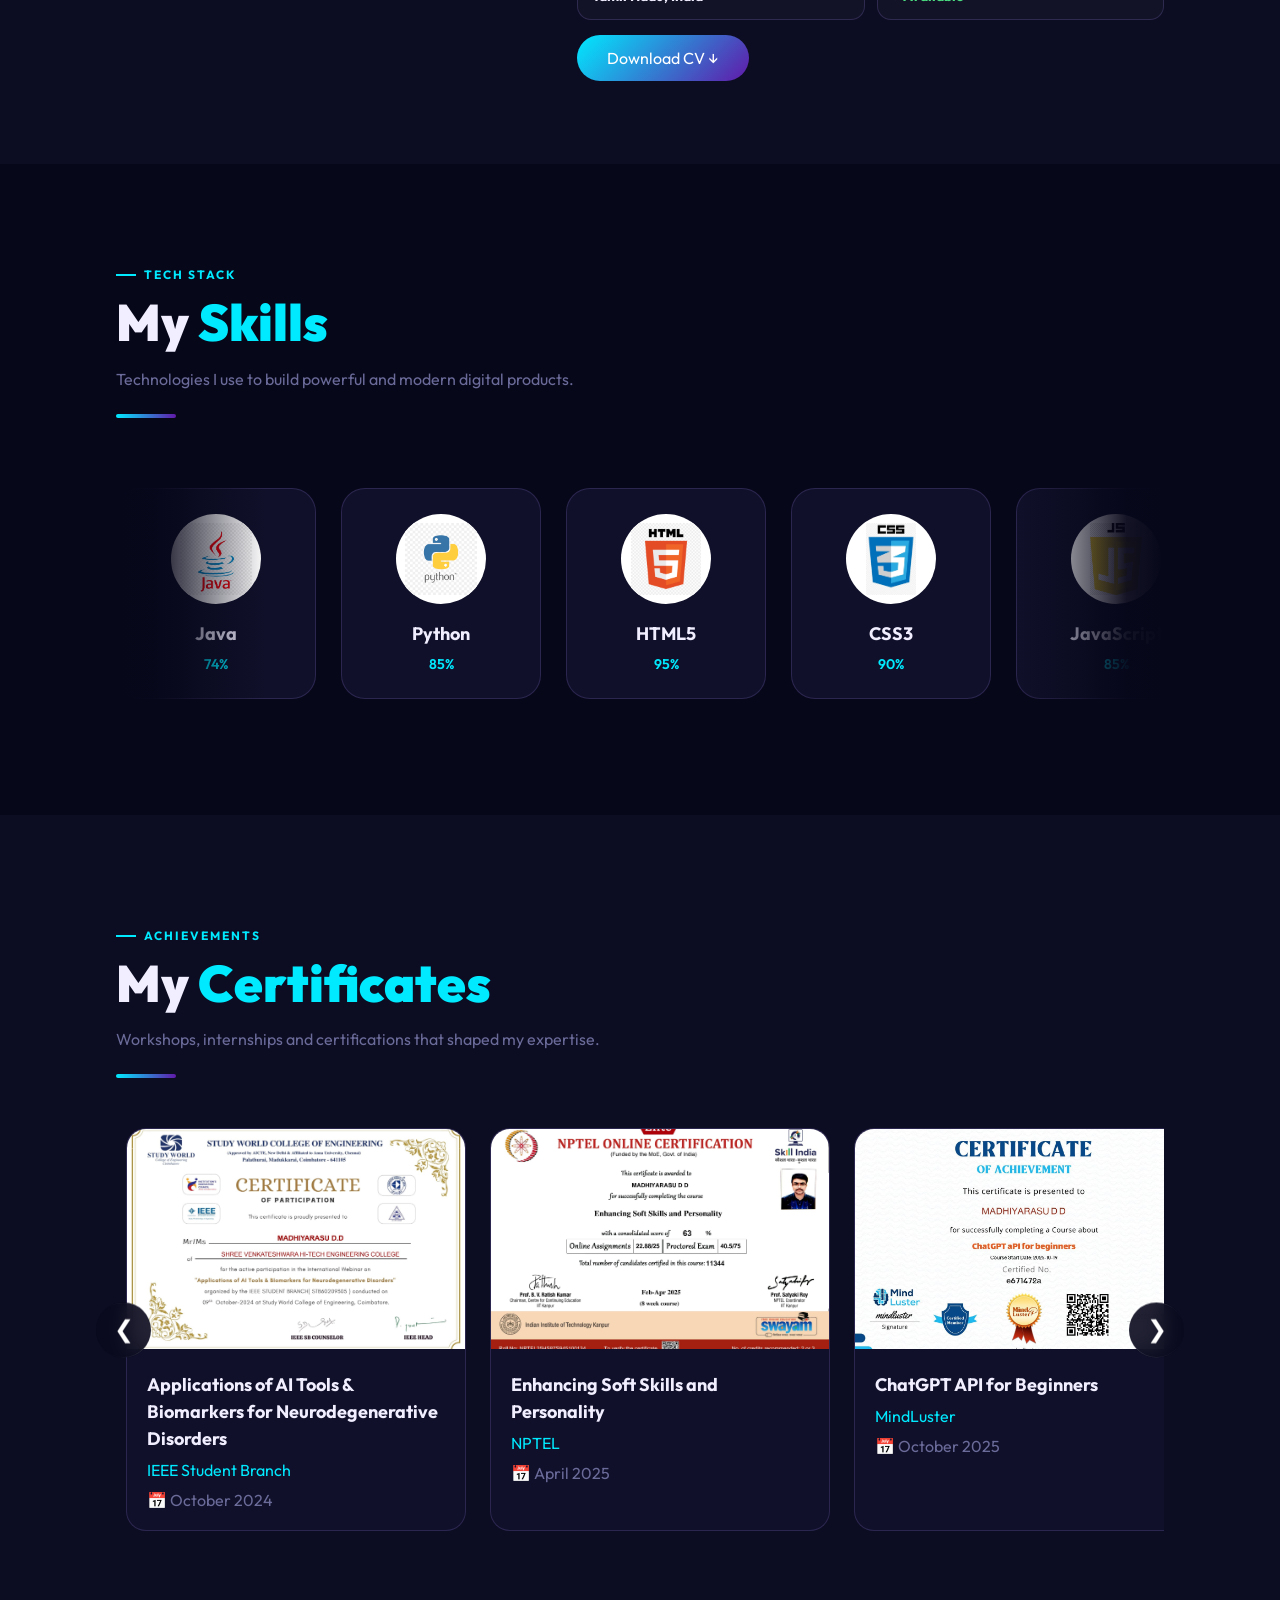
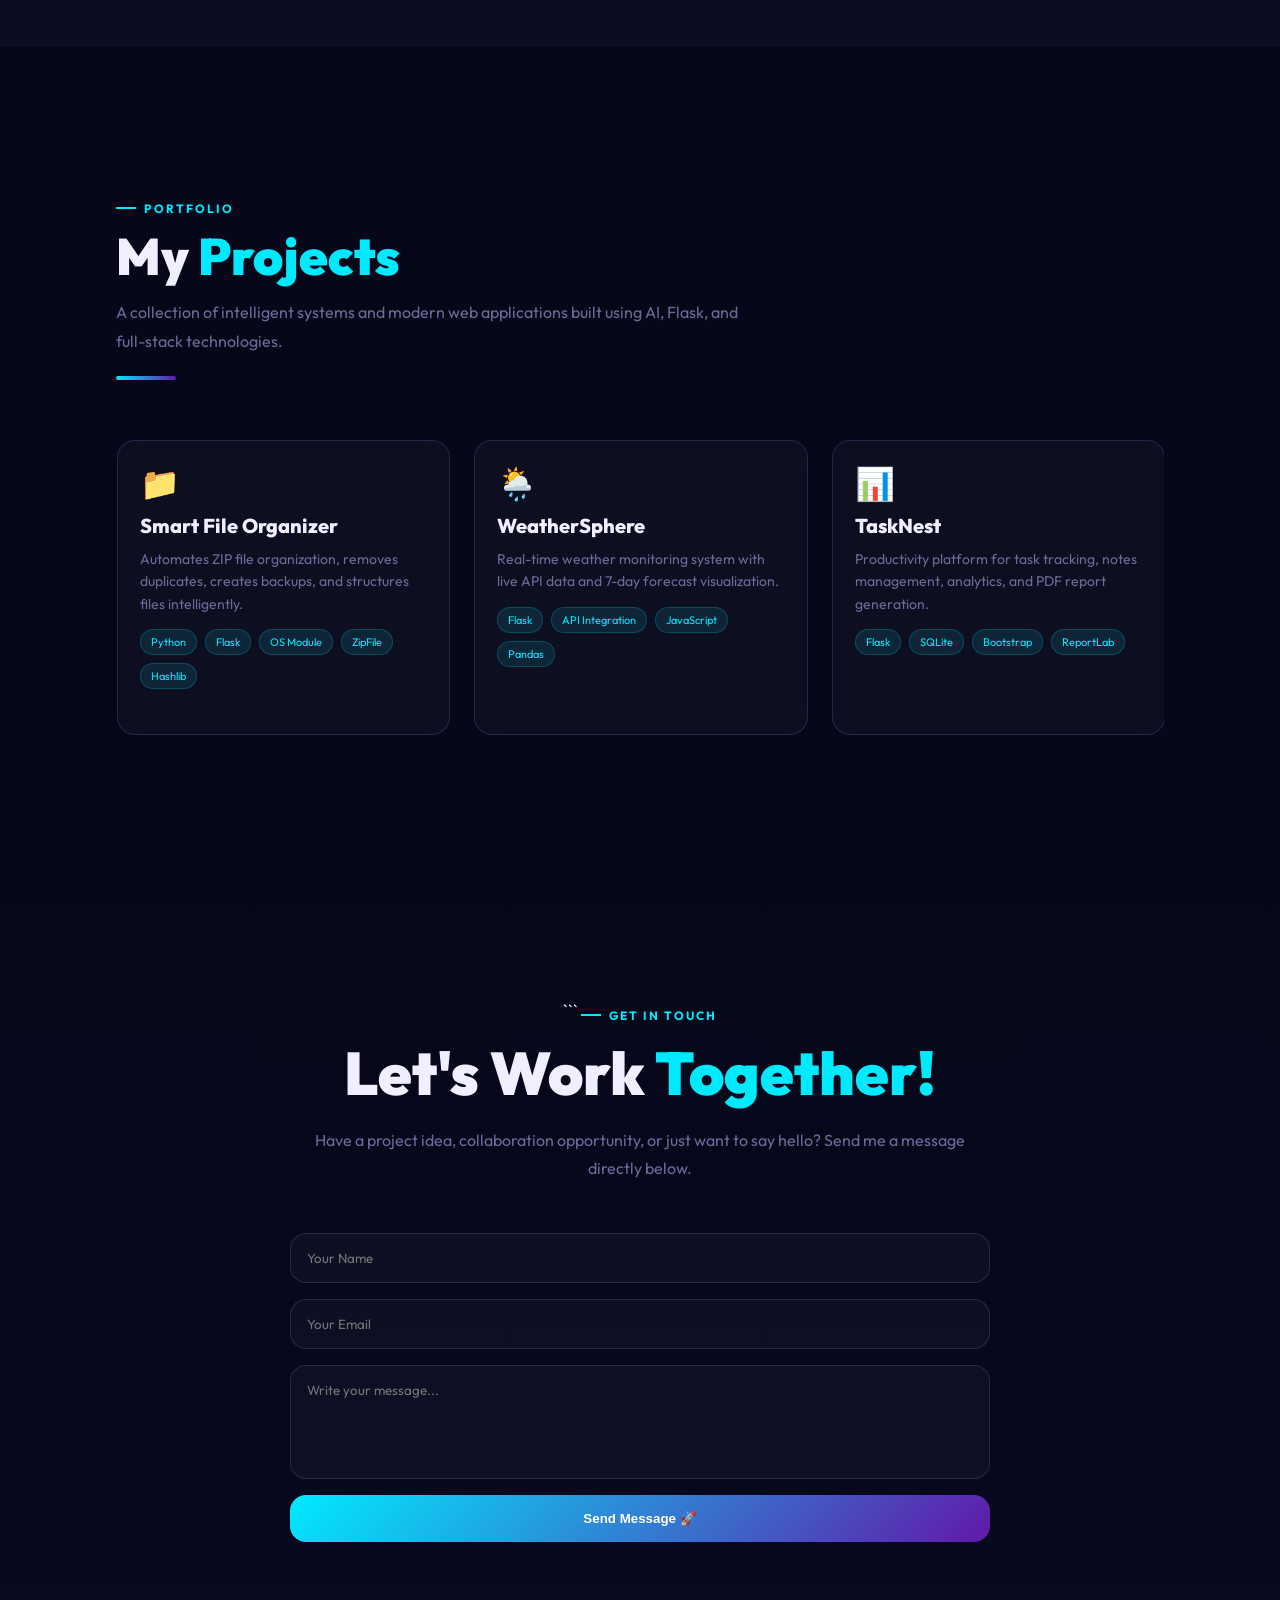
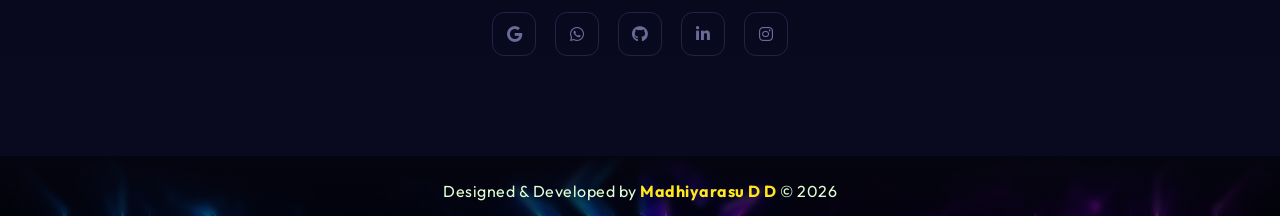
==== commit 20a13cd9: "Added success page" ====
--- a/index.html
+++ b/index.html
@@ -729,103 +729,110 @@
   </div>
 </section>
   <!-- ================= CONTACT ================= -->
-
 <section id="contact">
 
   <div class="ci">
 
-    <div class="eyebrow reveal">Get In Touch</div>
-
-    <h2 class="ctitle reveal">
-      Let's Work <em>Together!</em>
-    </h2>
-
-    <p class="csub reveal">
-      Have a project idea, collaboration opportunity,
-      or just want to say hello?
-      Send me a message directly below.
-    </p>
-
-    <div class="contact-form reveal">
-
-    <form action="https://formsubmit.co/madhiyarasu2122@gmail.com" method="POST">
-
-  <input type="hidden" name="_captcha" value="false">
-
-  <input type="hidden"
-         name="_subject"
-         value="New Portfolio Message">
-
-  <input type="hidden"
-         name="_template"
-         value="table">
-
-  <input
+```
+<div class="eyebrow reveal">Get In Touch</div>
+
+<h2 class="ctitle reveal">
+  Let's Work <em>Together!</em>
+</h2>
+
+<p class="csub reveal">
+  Have a project idea, collaboration opportunity,
+  or just want to say hello?
+  Send me a message directly below.
+</p>
+
+<!-- CONTACT FORM -->
+<div class="contact-form reveal">
+
+  <form action="https://formsubmit.co/madhiyarasu2122@gmail.com" method="POST">
+
+    <input type="hidden" name="_captcha" value="false">
+
+    <input
+      type="hidden"
+      name="_subject"
+      value="New Portfolio Message">
+
+    <input
+      type="hidden"
+      name="_template"
+      value="table">
+
+    <input
+      type="hidden"
+      name="_next"
+      value="https://madhiyarasu-portfolio.vercel.app/success.html">
+
+    <input
       type="text"
       name="name"
       placeholder="Your Name"
       required>
 
-  <input
+    <input
       type="email"
       name="email"
       placeholder="Your Email"
       required>
 
-  <textarea
+    <textarea
       name="message"
       rows="5"
       placeholder="Write your message..."
       required></textarea>
 
-  <button type="submit">
+    <button type="submit">
       Send Message 🚀
-  </button>
-
-<p id="successMsg" style="display:none;color:#4ade80;margin-top:15px;">
-    ✅ Message Sent Successfully!
-</p> 
-
-</form>
-
-
-    <!-- SOCIAL ICONS -->
-    <div class="srow reveal">
-       <div class="srow reveal">
+    </button>
+
+  </form>
+
+</div>
+
+<!-- SOCIAL ICONS -->
+<div class="srow reveal">
 
   <a href="https://mail.google.com/mail/?view=cm&fs=1&to=arasanmathi666@gmail.com"
      target="_blank"
      class="ssq">
-     <i class="fab fa-google"></i>
+    <i class="fab fa-google"></i>
   </a>
 
-  <a href="https://wa.me/7010039863"
+  <a href="https://wa.me/917010039863"
      target="_blank"
      class="ssq">
-     <i class="fab fa-whatsapp"></i>
+    <i class="fab fa-whatsapp"></i>
   </a>
 
   <a href="https://github.com/mathiarasan-art01"
      target="_blank"
      class="ssq">
-     <i class="fab fa-github"></i>
+    <i class="fab fa-github"></i>
   </a>
 
   <a href="https://www.linkedin.com/in/madhiyarasu-d-d-072b10389"
      target="_blank"
      class="ssq">
-     <i class="fab fa-linkedin-in"></i>
+    <i class="fab fa-linkedin-in"></i>
   </a>
 
-  <a href="https://www.instagram.com/__mr.mathi__offl__?igsh=MWJiZHFvNnU1cGxhNw=="
+  <a href="https://www.instagram.com/__mr.mathi__offl__/"
      target="_blank"
      class="ssq">
-     <i class="fab fa-instagram"></i>
+    <i class="fab fa-instagram"></i>
   </a>
+
 </div>
 
   </div>
+
 </section>
+
 <!-- ================= FOOTER ================= -->
 <footer class="animated-footer">
 
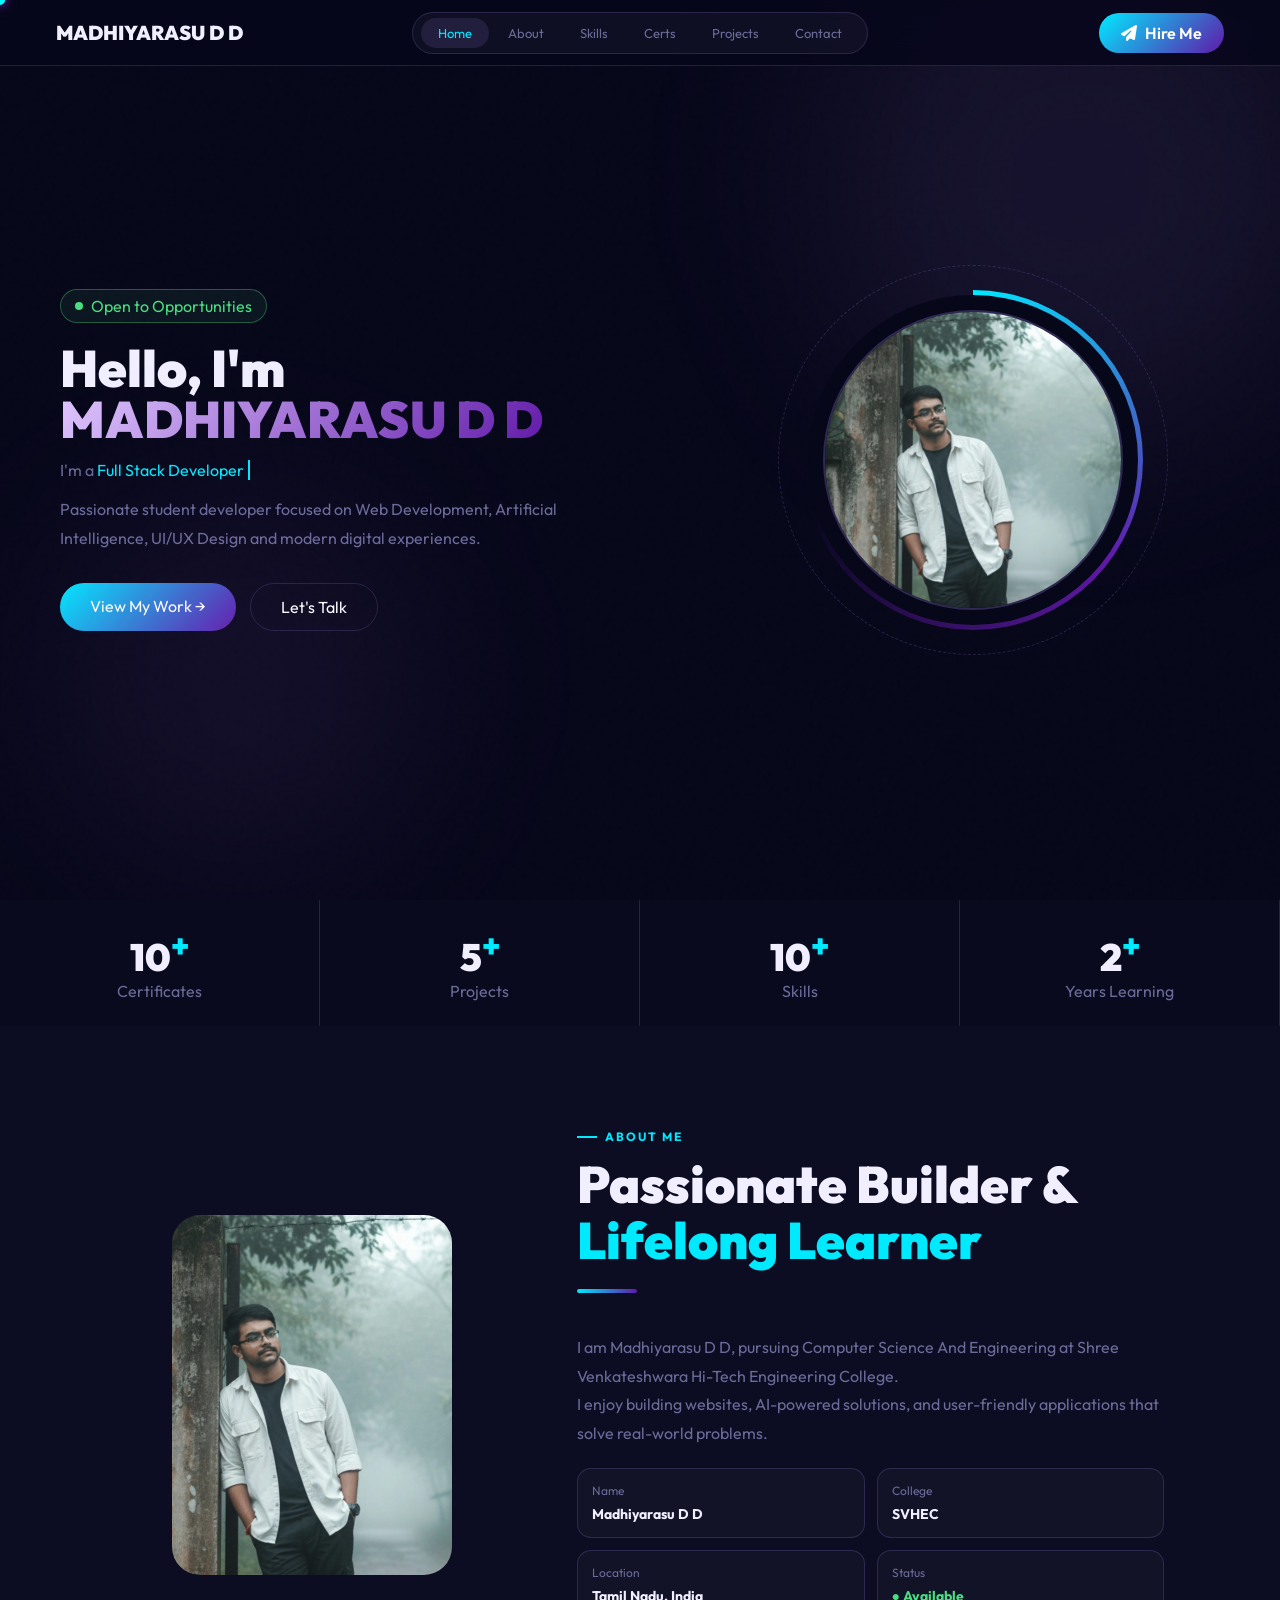
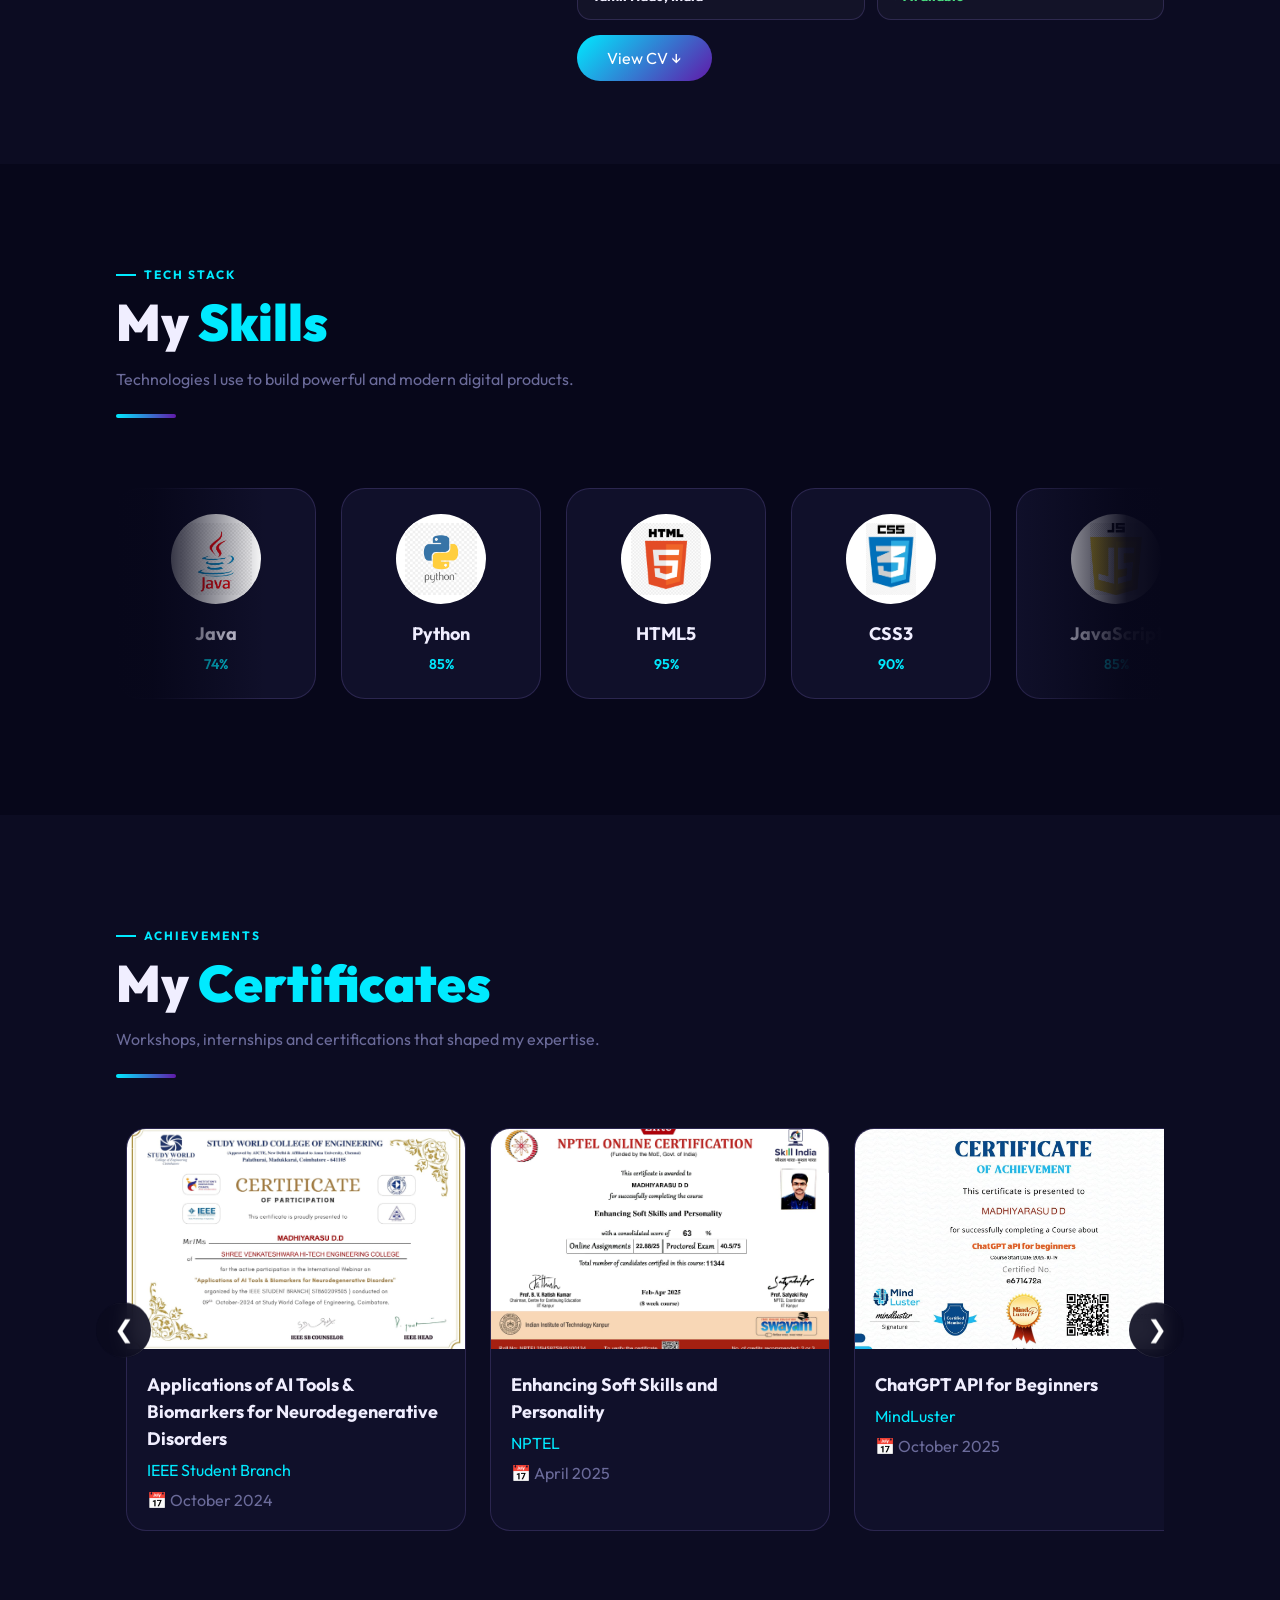
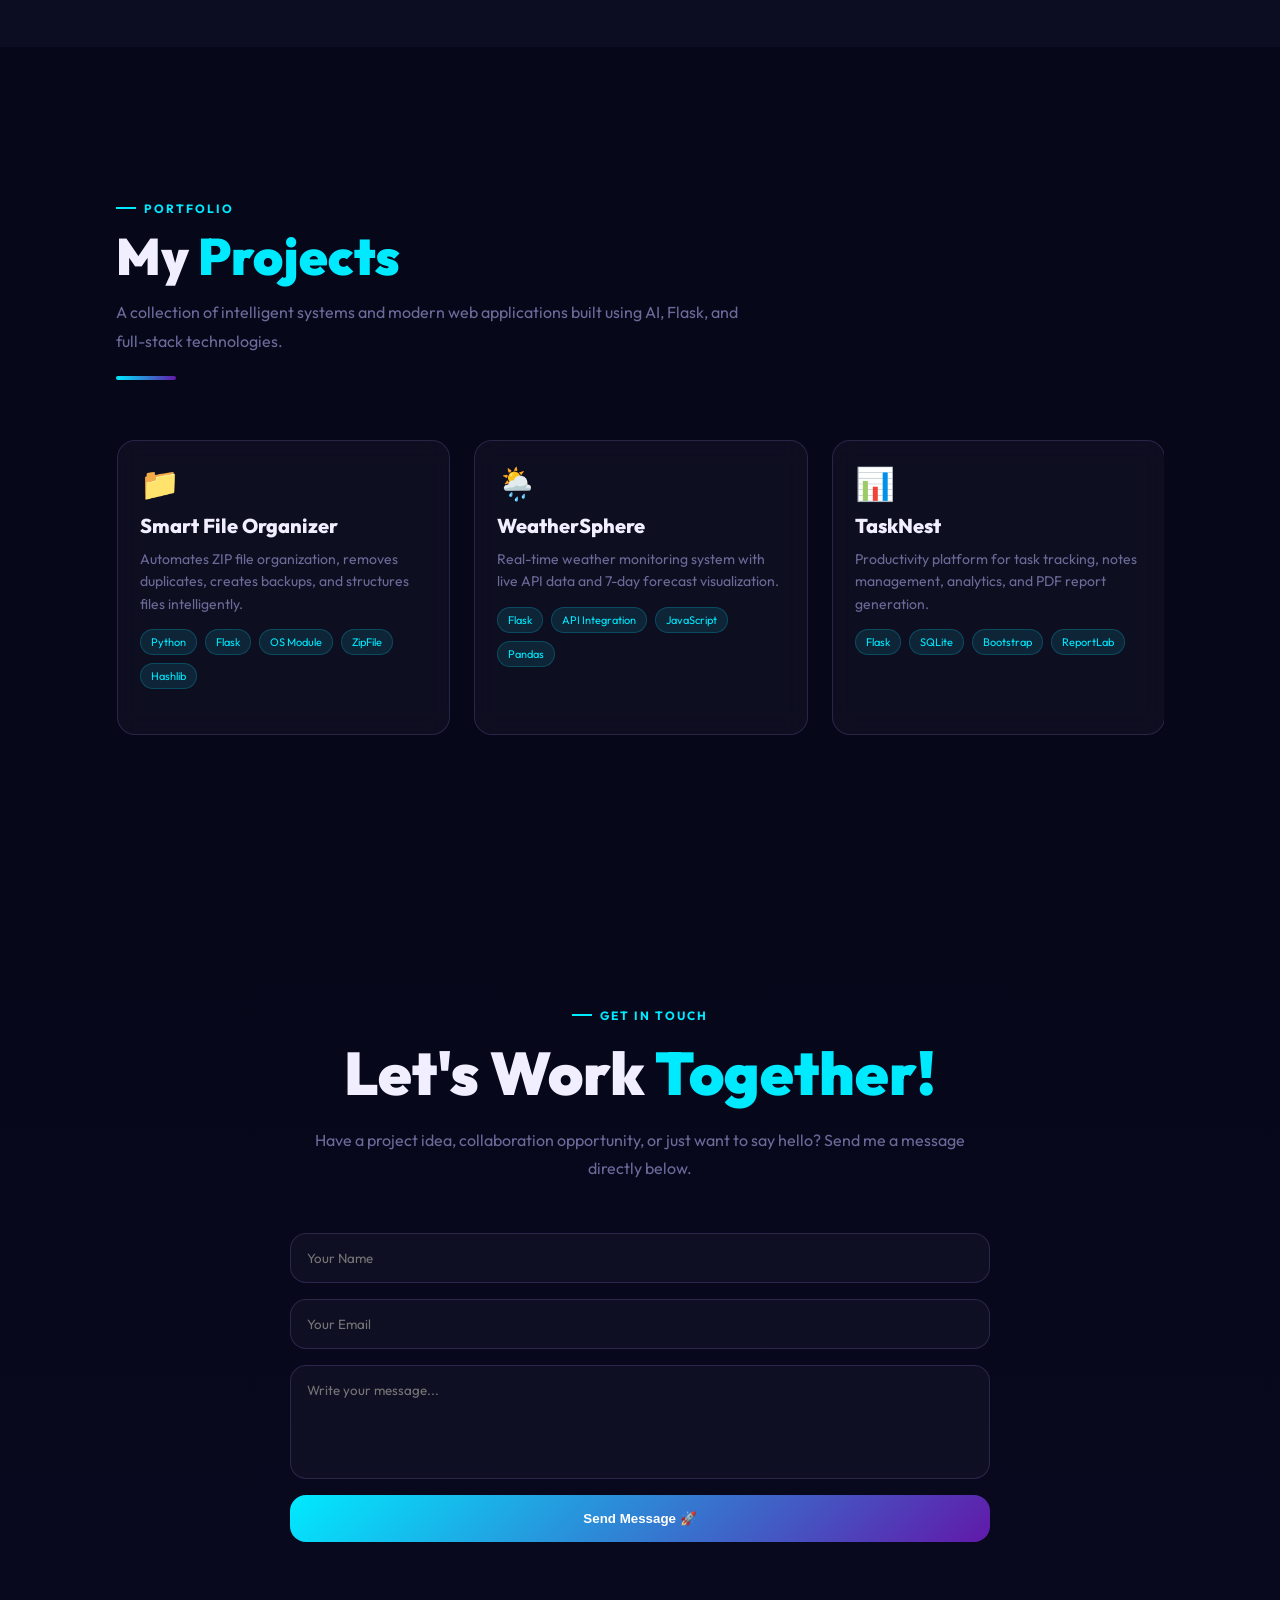
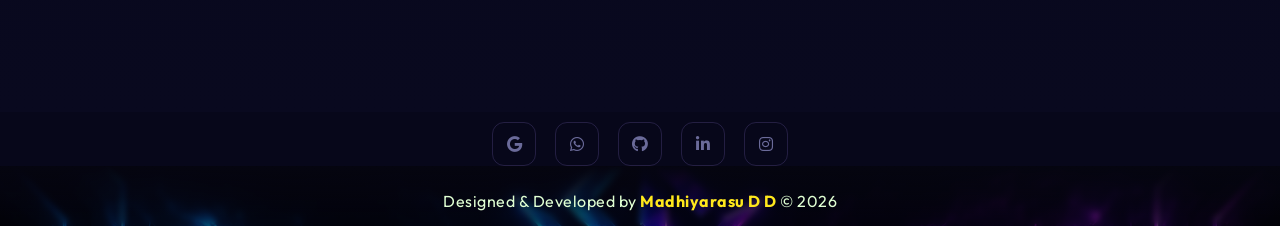
==== commit d6fe7518: "Update portfolio" ====
--- a/index.html
+++ b/index.html
@@ -31,9 +31,9 @@
         <li><a href="#contact">Contact</a></li>
     </ul>
 
-    <a href="mailto:arasanmathi666@gmail.com" class="hire-btn">
-        <i class="fas fa-paper-plane"></i> Hire Me
-    </a>
+    <a href="#contact" class="hire-btn">
+    <i class="fas fa-paper-plane"></i> Hire Me
+</a>
 
     <button class="nav-toggle" id="navToggle">
         <i class="fas fa-bars"></i>
@@ -209,9 +209,12 @@
 </div>
 
 <div style="margin-top:28px">
-<a href="#" class="btn-pri">
-Download CV ↓
-</a>
+    <a href="images/resume/resume.pdf"
+       class="btn-pri"
+       target="_blank"
+       rel="noopener">
+        View CV ↓
+    </a>
 </div>
 
 </div>
@@ -599,7 +602,14 @@
         <p>InternSpark </p>
         <span>📅 June 2026</span>
     </div>
-
+<div class="certificate-card">
+    <img src="images/certificates/c28.jpg" 
+         alt="Certificate of Achievement for Mind & Machine: The AI Quiz" 
+         class="certificate-image">
+    <h3>MIND & MACHINE: THE AI QUIZ</h3>
+    <p>Outstanding Koders & AI4Tomorrow</p>
+    <span>📅 28 June 2026</span>
+</div>
 </div>
 
             <button class="cert-btn next" id="nextCert">
@@ -730,70 +740,69 @@
 </section>
   <!-- ================= CONTACT ================= -->
 <section id="contact">
-
   <div class="ci">
 
-```
-<div class="eyebrow reveal">Get In Touch</div>
-
-<h2 class="ctitle reveal">
-  Let's Work <em>Together!</em>
-</h2>
-
-<p class="csub reveal">
-  Have a project idea, collaboration opportunity,
-  or just want to say hello?
-  Send me a message directly below.
-</p>
-
-<!-- CONTACT FORM -->
-<div class="contact-form reveal">
-
-  <form action="https://formsubmit.co/madhiyarasu2122@gmail.com" method="POST">
-
-    <input type="hidden" name="_captcha" value="false">
-
-    <input
-      type="hidden"
-      name="_subject"
-      value="New Portfolio Message">
-
-    <input
-      type="hidden"
-      name="_template"
-      value="table">
-
-    <input
-      type="hidden"
-      name="_next"
-      value="https://madhiyarasu-portfolio.vercel.app/success.html">
-
-    <input
-      type="text"
-      name="name"
-      placeholder="Your Name"
-      required>
-
-    <input
-      type="email"
-      name="email"
-      placeholder="Your Email"
-      required>
-
-    <textarea
-      name="message"
-      rows="5"
-      placeholder="Write your message..."
-      required></textarea>
-
-    <button type="submit">
-      Send Message 🚀
-    </button>
-
-  </form>
-
-</div>
-
+    <div class="eyebrow reveal">Get In Touch</div>
+
+    <h2 class="ctitle reveal">
+      Let's Work <em>Together!</em>
+    </h2>
+
+    <p class="csub reveal">
+      Have a project idea, collaboration opportunity,
+      or just want to say hello?
+      Send me a message directly below.
+    </p>
+
+    <div class="contact-form reveal">
+
+      <form action="https://formsubmit.co/madhiyarasu2122@gmail.com" method="POST">
+
+        <!-- Disable Captcha -->
+        <input type="hidden" name="_captcha" value="false">
+
+        <!-- Email Subject -->
+        <input type="hidden" name="_subject" value="New Portfolio Contact Message">
+
+        <!-- Table Format -->
+        <input type="hidden" name="_template" value="table">
+
+        <!-- Auto Reply -->
+        <input type="hidden" name="_autoresponse"
+          value="Thank you for contacting me! I have received your message and will get back to you soon.">
+
+        <!-- Redirect after Submit -->
+        <input type="hidden" name="_next"
+          value="https://madhiyarasu-portfolio.vercel.app/success.html">
+
+        <input
+          type="text"
+          name="name"
+          placeholder="Your Name"
+          required>
+
+        <input
+          type="email"
+          name="email"
+          placeholder="Your Email"
+          required>
+
+        <textarea
+          name="message"
+          rows="5"
+          placeholder="Write your message..."
+          required></textarea>
+
+        <button type="submit">
+          Send Message 🚀
+        </button>
+
+      </form>
+
+    </div>
+
+  </div>
+</section>
 <!-- SOCIAL ICONS -->
 <div class="srow reveal">
 
--- a/css/style.css
+++ b/css/style.css
@@ -1185,7 +1185,9 @@
 #contact{
     background:linear-gradient(180deg, var(--bg), #09091f);
     padding:100px 0;
-}
+    scroll-margin-top:90px;
+}
+
 
 .ci{
     max-width:1160px;
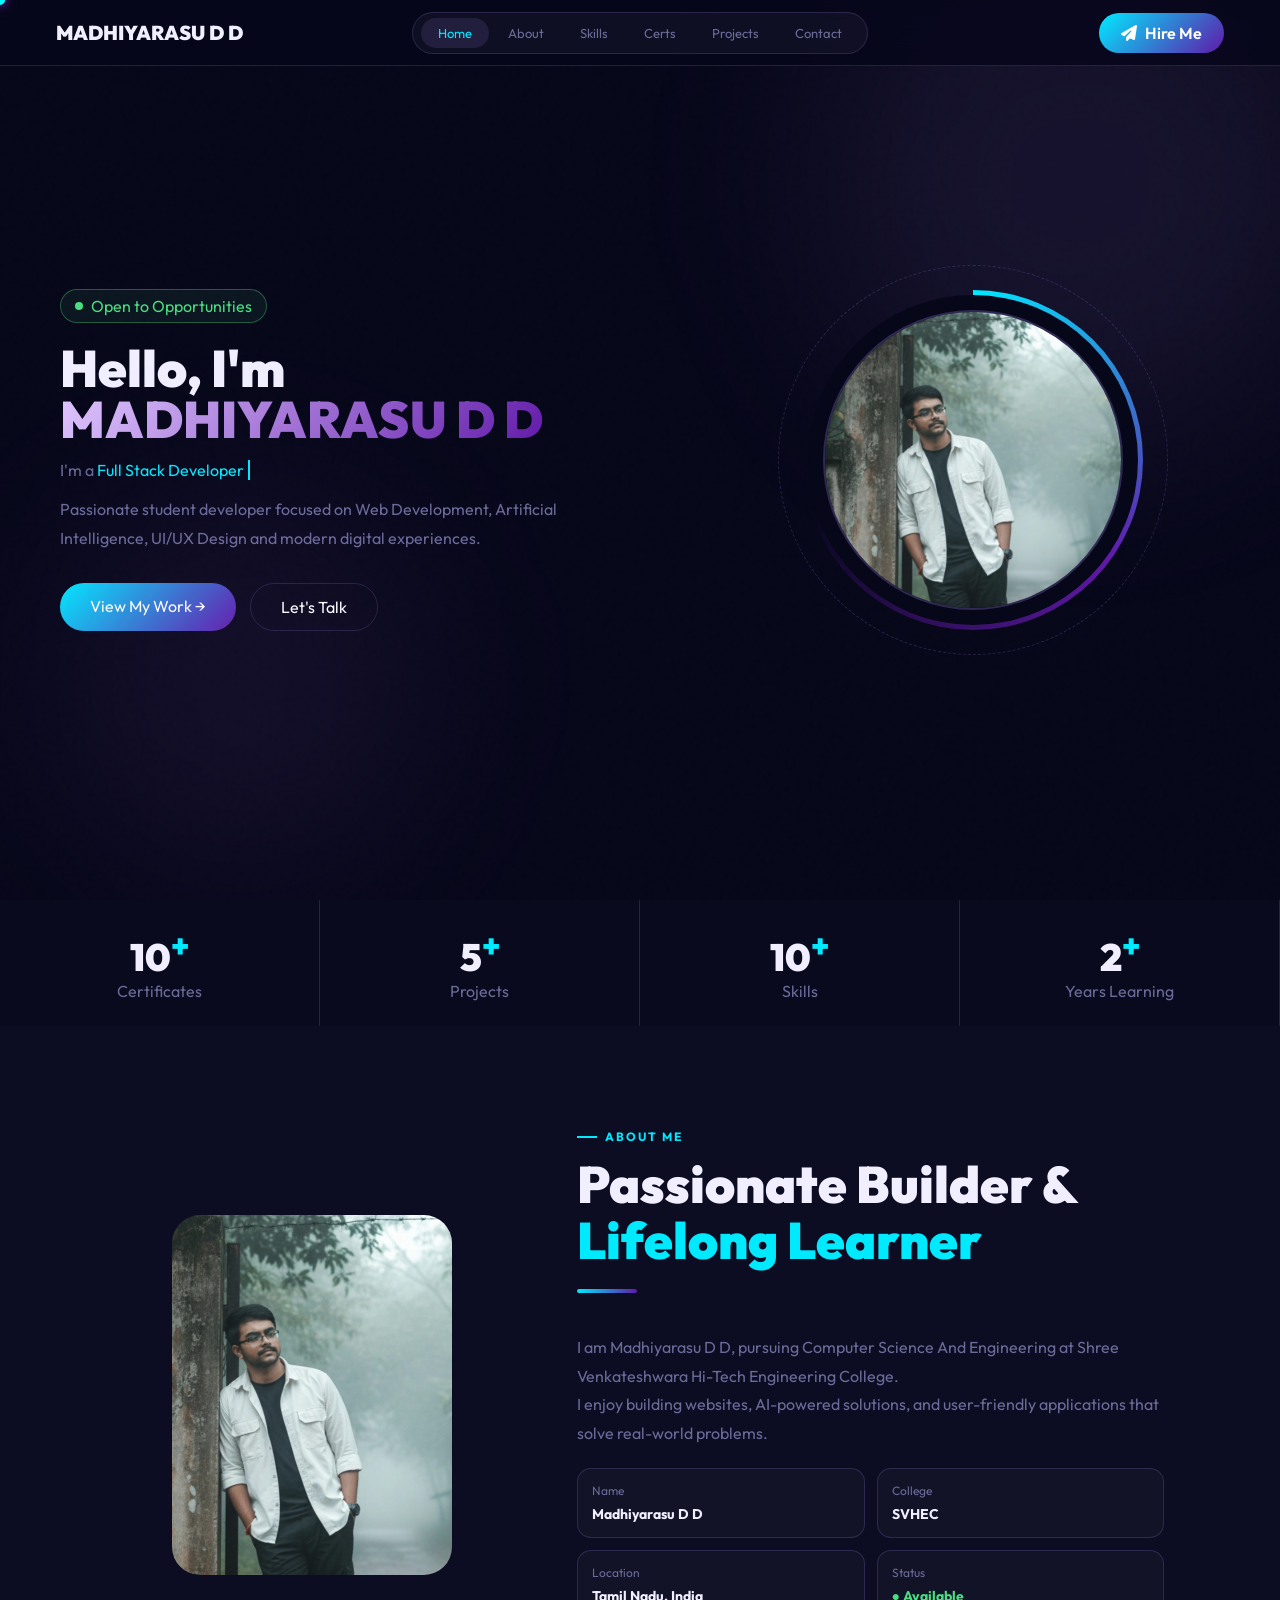
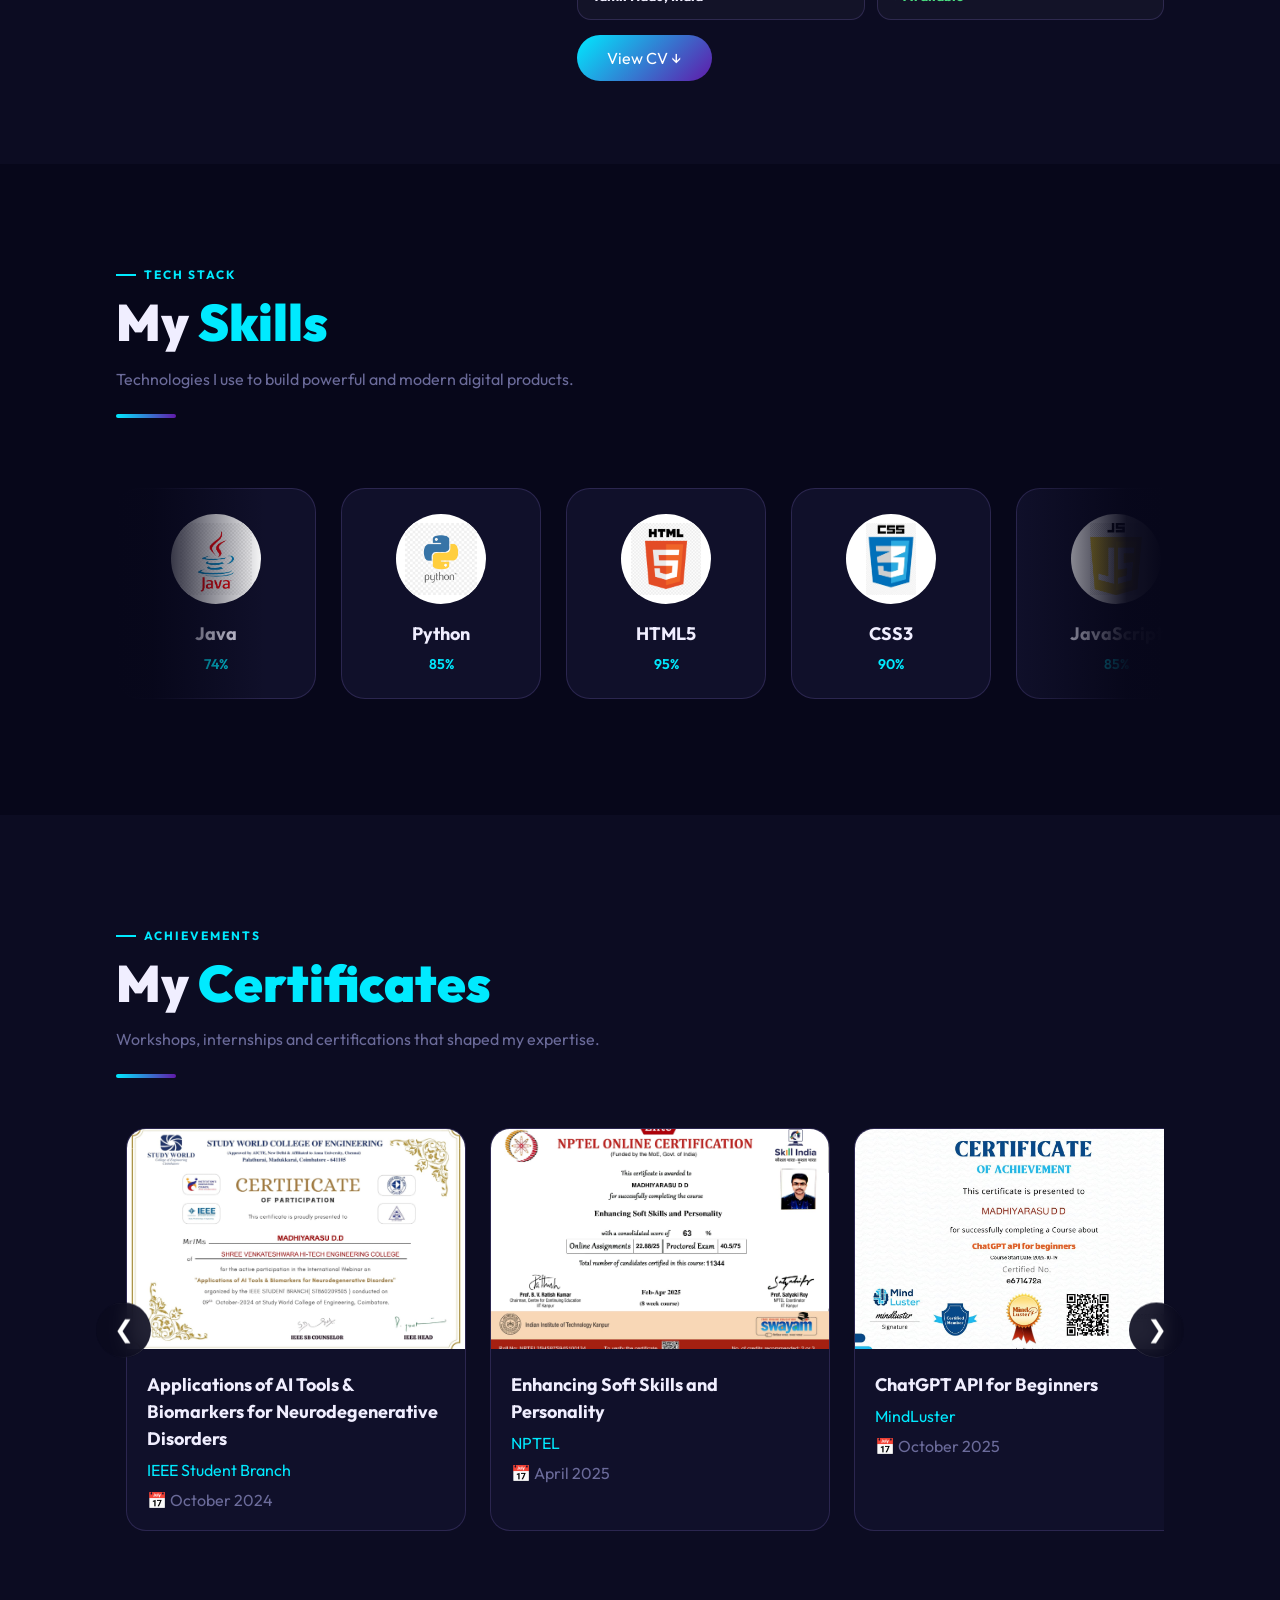
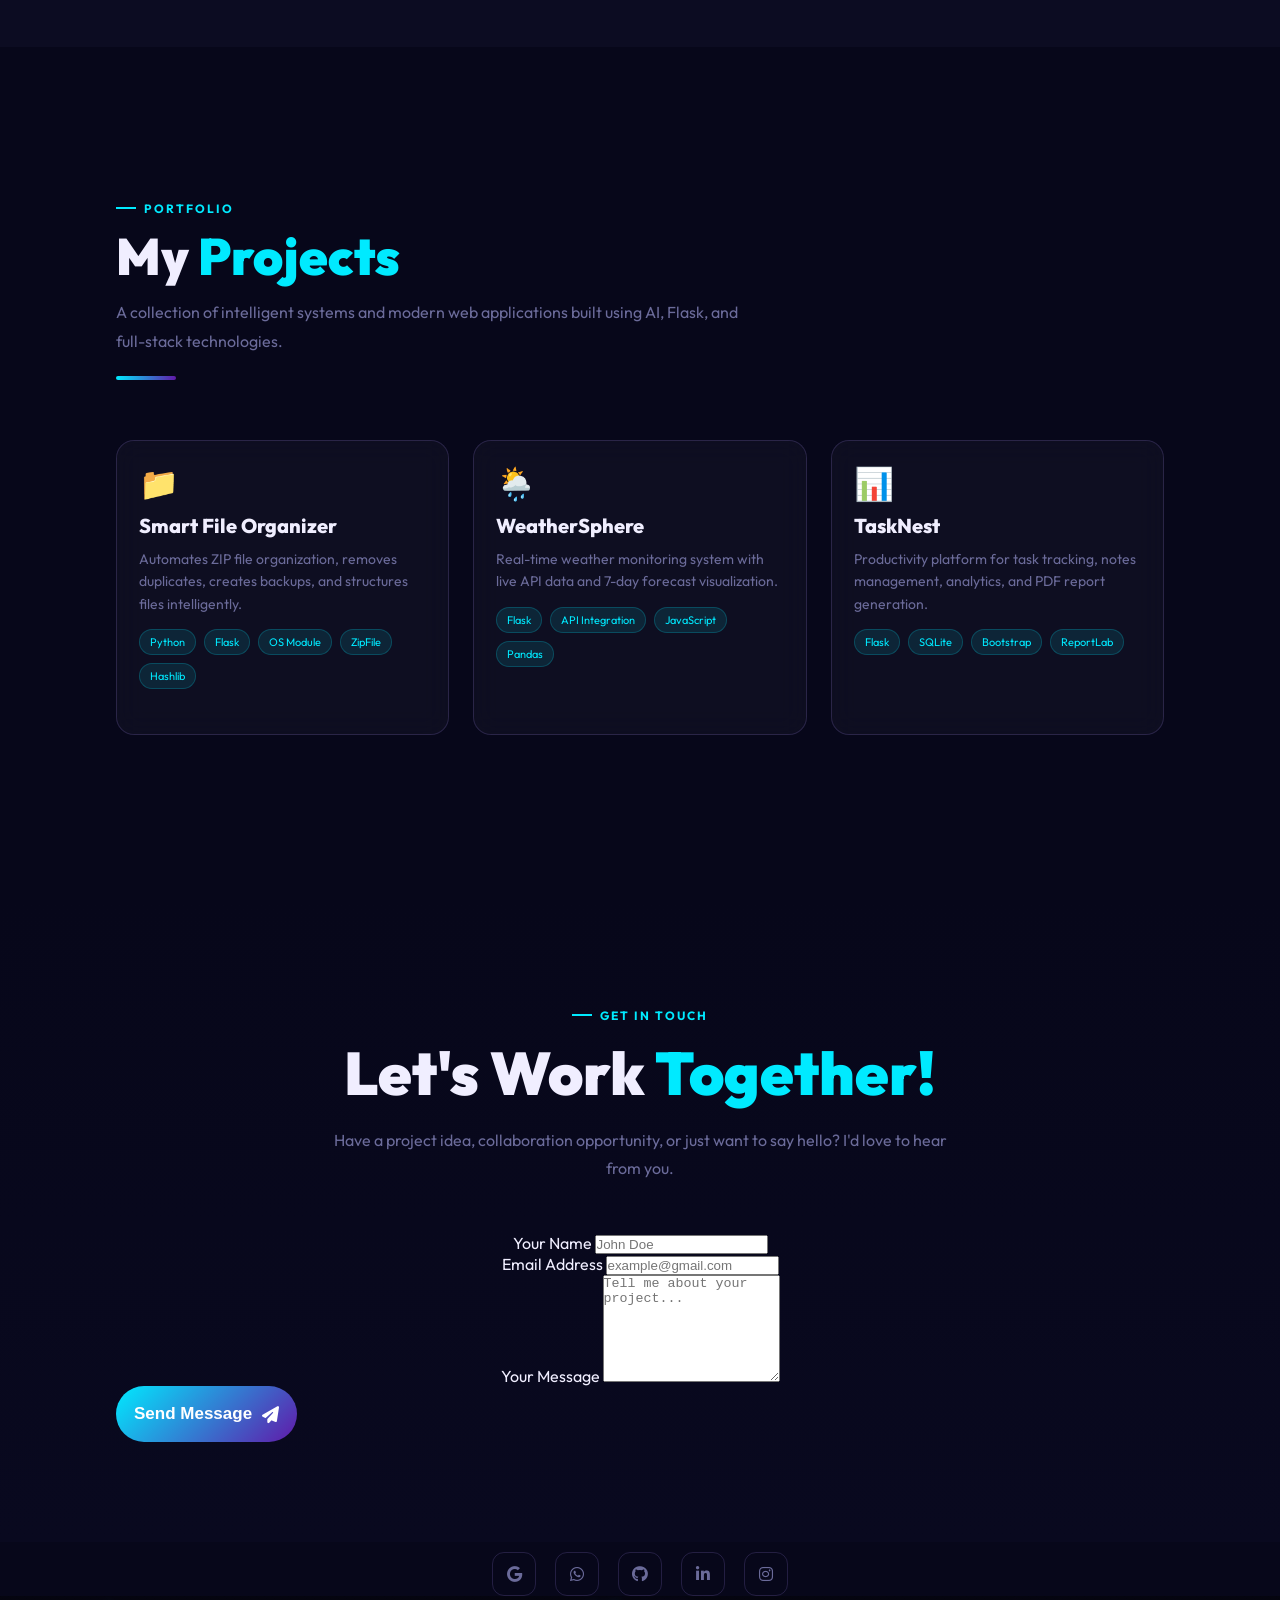
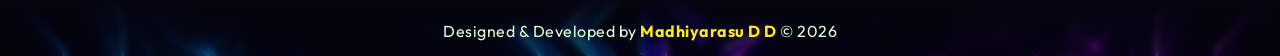
==== commit c3315d1b: "Update portfolio" ====
--- a/index.html
+++ b/index.html
@@ -8,6 +8,7 @@
 <link href="https://fonts.googleapis.com/css2?family=Outfit:wght@300;400;500;600;700;800;900&display=swap" rel="stylesheet">
 <link rel="stylesheet" href="https://cdnjs.cloudflare.com/ajax/libs/font-awesome/6.5.0/css/all.min.css">
 <link rel="stylesheet" href="css/style.css">
+
 </head>
 
 <body>
@@ -740,68 +741,93 @@
 </section>
   <!-- ================= CONTACT ================= -->
 <section id="contact">
-  <div class="ci">
-
-    <div class="eyebrow reveal">Get In Touch</div>
-
-    <h2 class="ctitle reveal">
-      Let's Work <em>Together!</em>
-    </h2>
-
-    <p class="csub reveal">
-      Have a project idea, collaboration opportunity,
-      or just want to say hello?
-      Send me a message directly below.
-    </p>
-
-    <div class="contact-form reveal">
-
-      <form action="https://formsubmit.co/madhiyarasu2122@gmail.com" method="POST">
-
-        <!-- Disable Captcha -->
-        <input type="hidden" name="_captcha" value="false">
-
-        <!-- Email Subject -->
-        <input type="hidden" name="_subject" value="New Portfolio Contact Message">
-
-        <!-- Table Format -->
-        <input type="hidden" name="_template" value="table">
-
-        <!-- Auto Reply -->
-        <input type="hidden" name="_autoresponse"
-          value="Thank you for contacting me! I have received your message and will get back to you soon.">
-
-        <!-- Redirect after Submit -->
-        <input type="hidden" name="_next"
-          value="https://madhiyarasu-portfolio.vercel.app/success.html">
-
-        <input
-          type="text"
-          name="name"
-          placeholder="Your Name"
-          required>
-
-        <input
-          type="email"
-          name="email"
-          placeholder="Your Email"
-          required>
-
-        <textarea
-          name="message"
-          rows="5"
-          placeholder="Write your message..."
-          required></textarea>
-
-        <button type="submit">
-          Send Message 🚀
-        </button>
-
-      </form>
-
-    </div>
-
-  </div>
+
+    <div class="ci">
+
+        <div class="eyebrow reveal">
+            Get In Touch
+        </div>
+
+        <h2 class="ctitle reveal">
+            Let's Work <em>Together!</em>
+        </h2>
+
+        <p class="csub reveal">
+            Have a project idea, collaboration opportunity, or just want to say hello?
+            I'd love to hear from you.
+        </p>
+
+        <div class="contact-card reveal">
+
+            <form action="https://formsubmit.co/madhiyarasu2122@gmail.com" method="POST">
+
+                <!-- FormSubmit -->
+
+                <input type="hidden" name="_captcha" value="false">
+
+                <input type="hidden" name="_subject"
+                    value="📩 New Portfolio Message">
+
+                <input type="hidden" name="_template"
+                    value="table">
+
+                <input type="hidden" name="_next"
+                    value="https://madhiyarasu-portfolio.vercel.app/success.html">
+
+                <div class="row">
+
+                    <div class="field">
+
+                        <label>Your Name</label>
+
+                        <input
+                            type="text"
+                            name="name"
+                            placeholder="John Doe"
+                            required>
+
+                    </div>
+
+                    <div class="field">
+
+                        <label>Email Address</label>
+
+                        <input
+                            type="email"
+                            name="email"
+                            placeholder="example@gmail.com"
+                            required>
+
+                    </div>
+
+                </div>
+
+                <div class="field">
+
+                    <label>Your Message</label>
+
+                    <textarea
+                        name="message"
+                        rows="7"
+                        placeholder="Tell me about your project..."
+                        required></textarea>
+
+                </div>
+
+                <button class="send-btn" type="submit">
+
+                    <span>Send Message</span>
+
+                    <i class="fa-solid fa-paper-plane"></i>
+
+                </button>
+
+            </form>
+
+        </div>
+
+    </div>
+
 </section>
 <!-- SOCIAL ICONS -->
 <div class="srow reveal">
--- a/css/style.css
+++ b/css/style.css
@@ -1215,51 +1215,90 @@
     line-height:1.8;
 }
 /* CONTACT FORM */
+/* =========================
+   CONTACT FORM
+========================= */
 
 .contact-form{
     max-width:700px;
-    margin:40px auto;
-    margin:0 auto 70px auto;
-
-
+    margin:40px auto 70px;
 }
 
 .contact-form form{
     display:flex;
     flex-direction:column;
-    gap:16px;
-}
-
+    gap:20px;
+}
+
+/* Name & Email */
+.input-group{
+    display:grid;
+    grid-template-columns:repeat(2,1fr);
+    gap:20px;
+}
+
+/* Inputs */
 .contact-form input,
 .contact-form textarea{
+
     width:100%;
-    padding:16px;
+    padding:18px 20px;
+
+    background:rgba(255,255,255,.05);
+    backdrop-filter:blur(15px);
+
+    border:1px solid rgba(255,255,255,.12);
     border-radius:16px;
-    border:1px solid var(--border);
-    background:rgba(255,255,255,.03);
+
     color:#fff;
+    font-size:16px;
+    font-family:inherit;
+
     outline:none;
-    font-family:inherit;
-    transition:.3s;
-}
-
+
+    transition:.35s ease;
+}
+
+/* Placeholder */
+.contact-form input::placeholder,
+.contact-form textarea::placeholder{
+    color:rgba(255,255,255,.55);
+}
+
+/* Focus Effect */
 .contact-form input:focus,
 .contact-form textarea:focus{
+
     border-color:var(--accent);
-    box-shadow:0 0 20px rgba(0,234,255,.15);
-}
-
+
+    background:rgba(255,255,255,.08);
+
+    box-shadow:
+        0 0 0 3px rgba(0,234,255,.15),
+        0 10px 30px rgba(0,234,255,.15);
+
+}
+
+/* Textarea */
 .contact-form textarea{
+
+    min-height:170px;
     resize:none;
-}
-
-.contact-form button{
+
+}
+
+/* Button */
+.send-btn{
+
+    display:flex;
+    justify-content:center;
+    align-items:center;
+    gap:10px;
+
+    padding:18px;
+
     border:none;
-    padding:16px;
-    border-radius:16px;
-    cursor:pointer;
-    font-weight:700;
-    color:#fff;
+    border-radius:50px;
 
     background:linear-gradient(
         135deg,
@@ -1267,11 +1306,40 @@
         var(--accent2)
     );
 
-    transition:.3s;
-}
-
-.contact-form button:hover{
-    transform:translateY(-4px);
+    color:#fff;
+
+    font-size:17px;
+    font-weight:700;
+
+    cursor:pointer;
+
+    transition:.35s ease;
+}
+
+/* Hover */
+.send-btn:hover{
+
+    transform:translateY(-5px);
+
+    box-shadow:
+        0 15px 35px rgba(0,234,255,.35);
+
+}
+
+/* Click */
+.send-btn:active{
+    transform:scale(.98);
+}
+
+/* Mobile */
+@media(max-width:768px){
+
+    .input-group{
+
+        grid-template-columns:1fr;
+
+    }
+
 }
 /* SOCIAL */
 .srow{
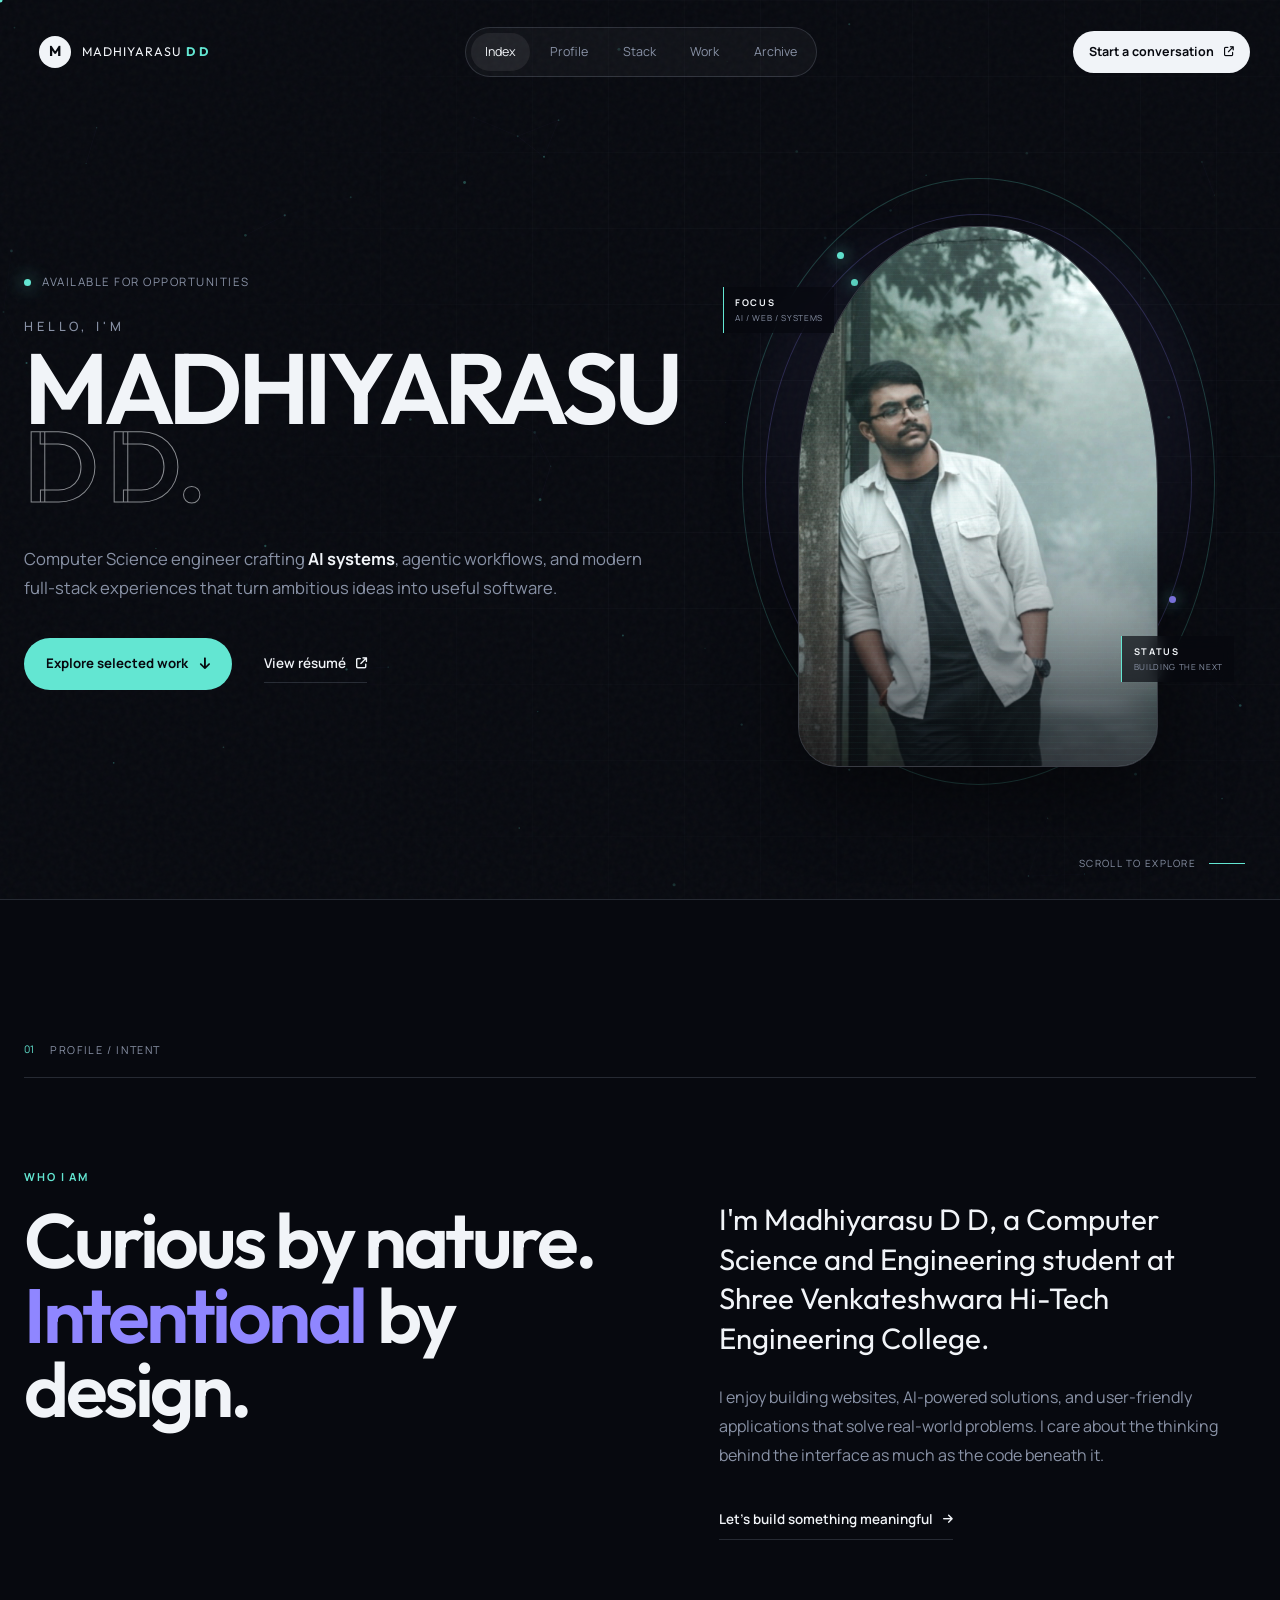
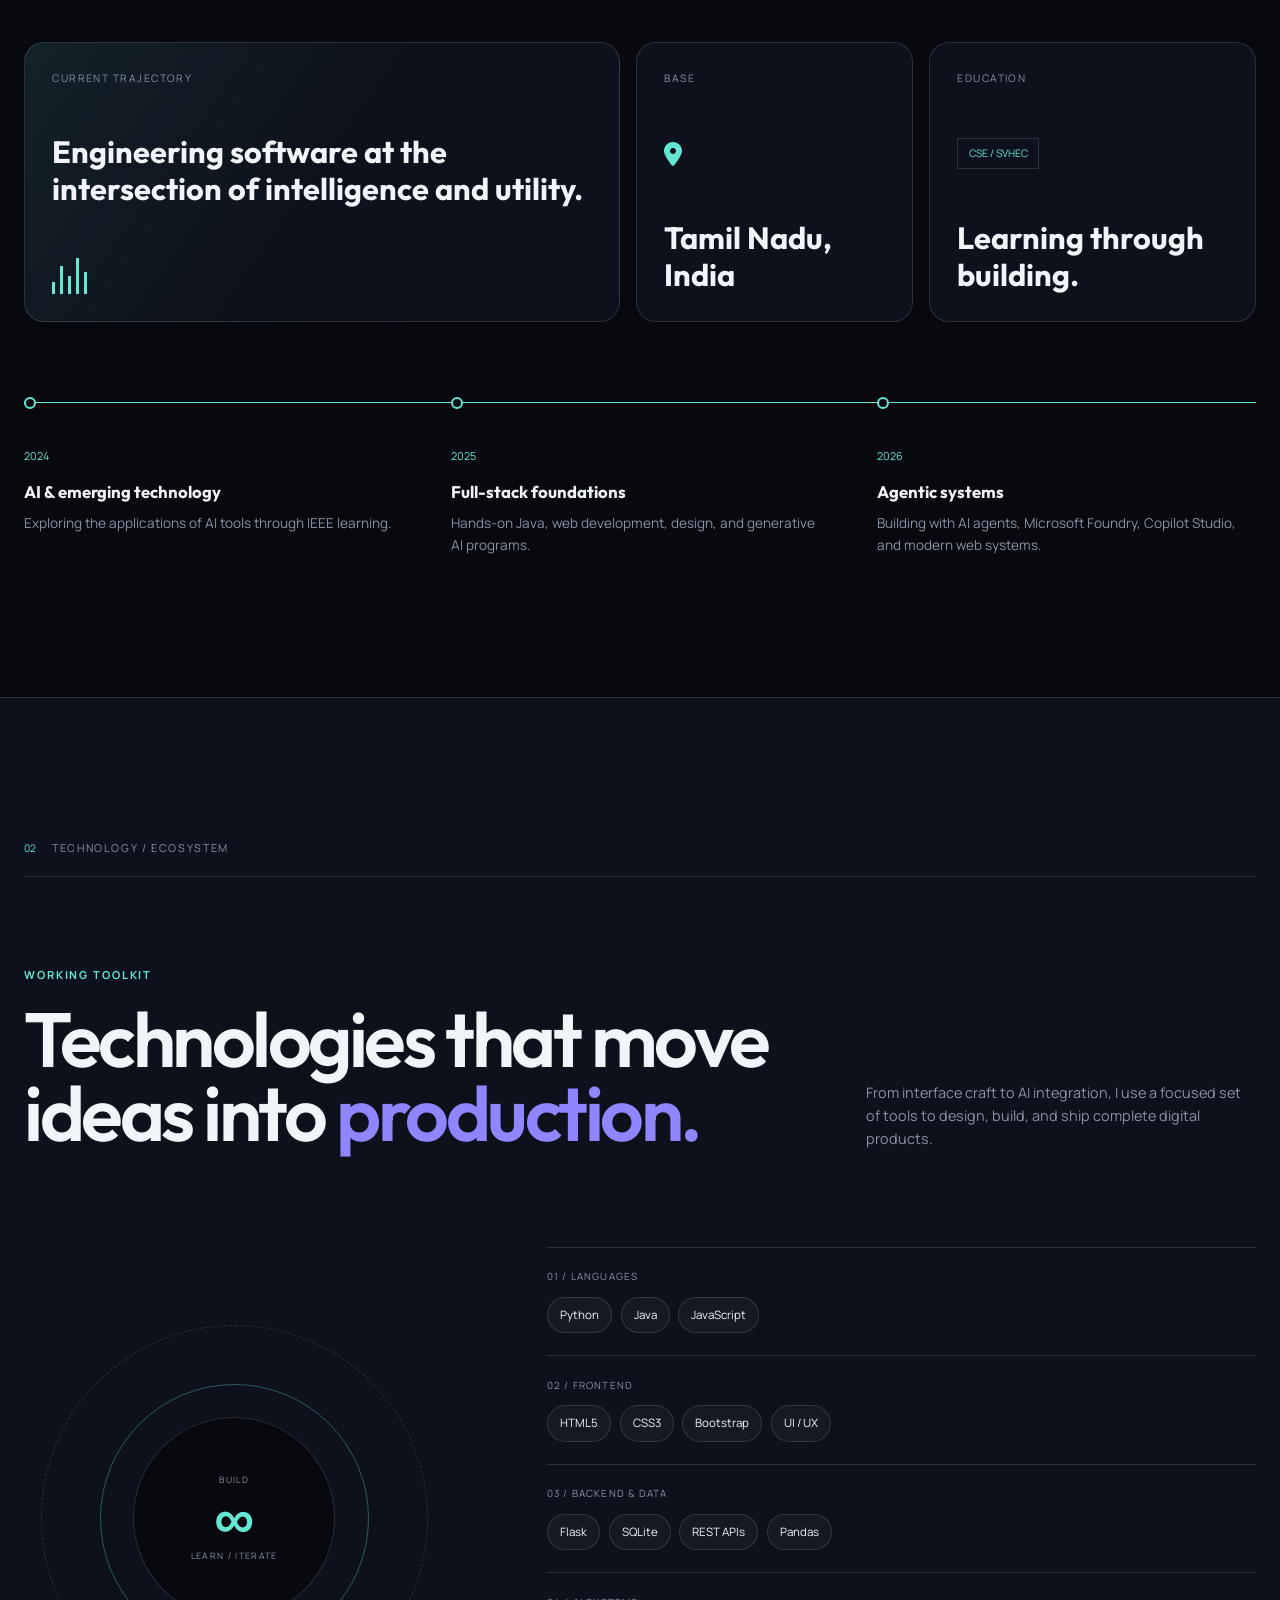
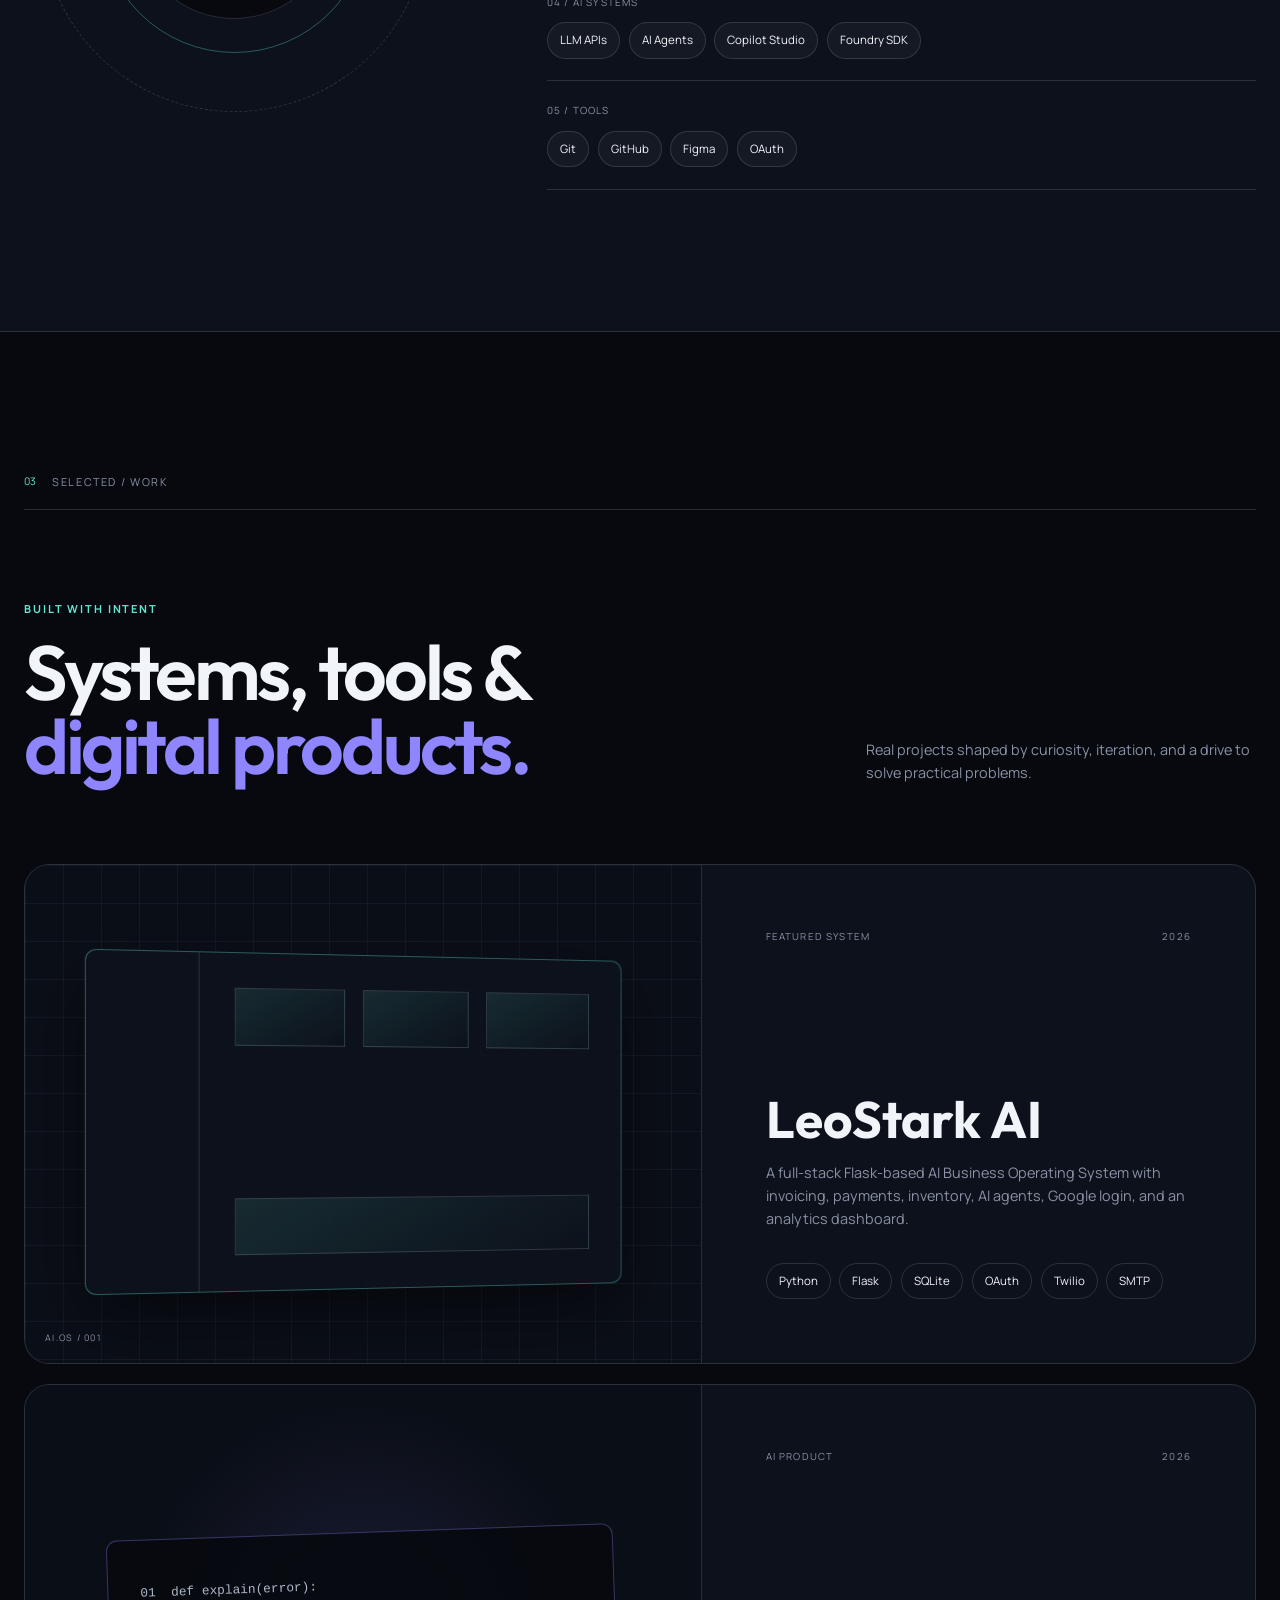
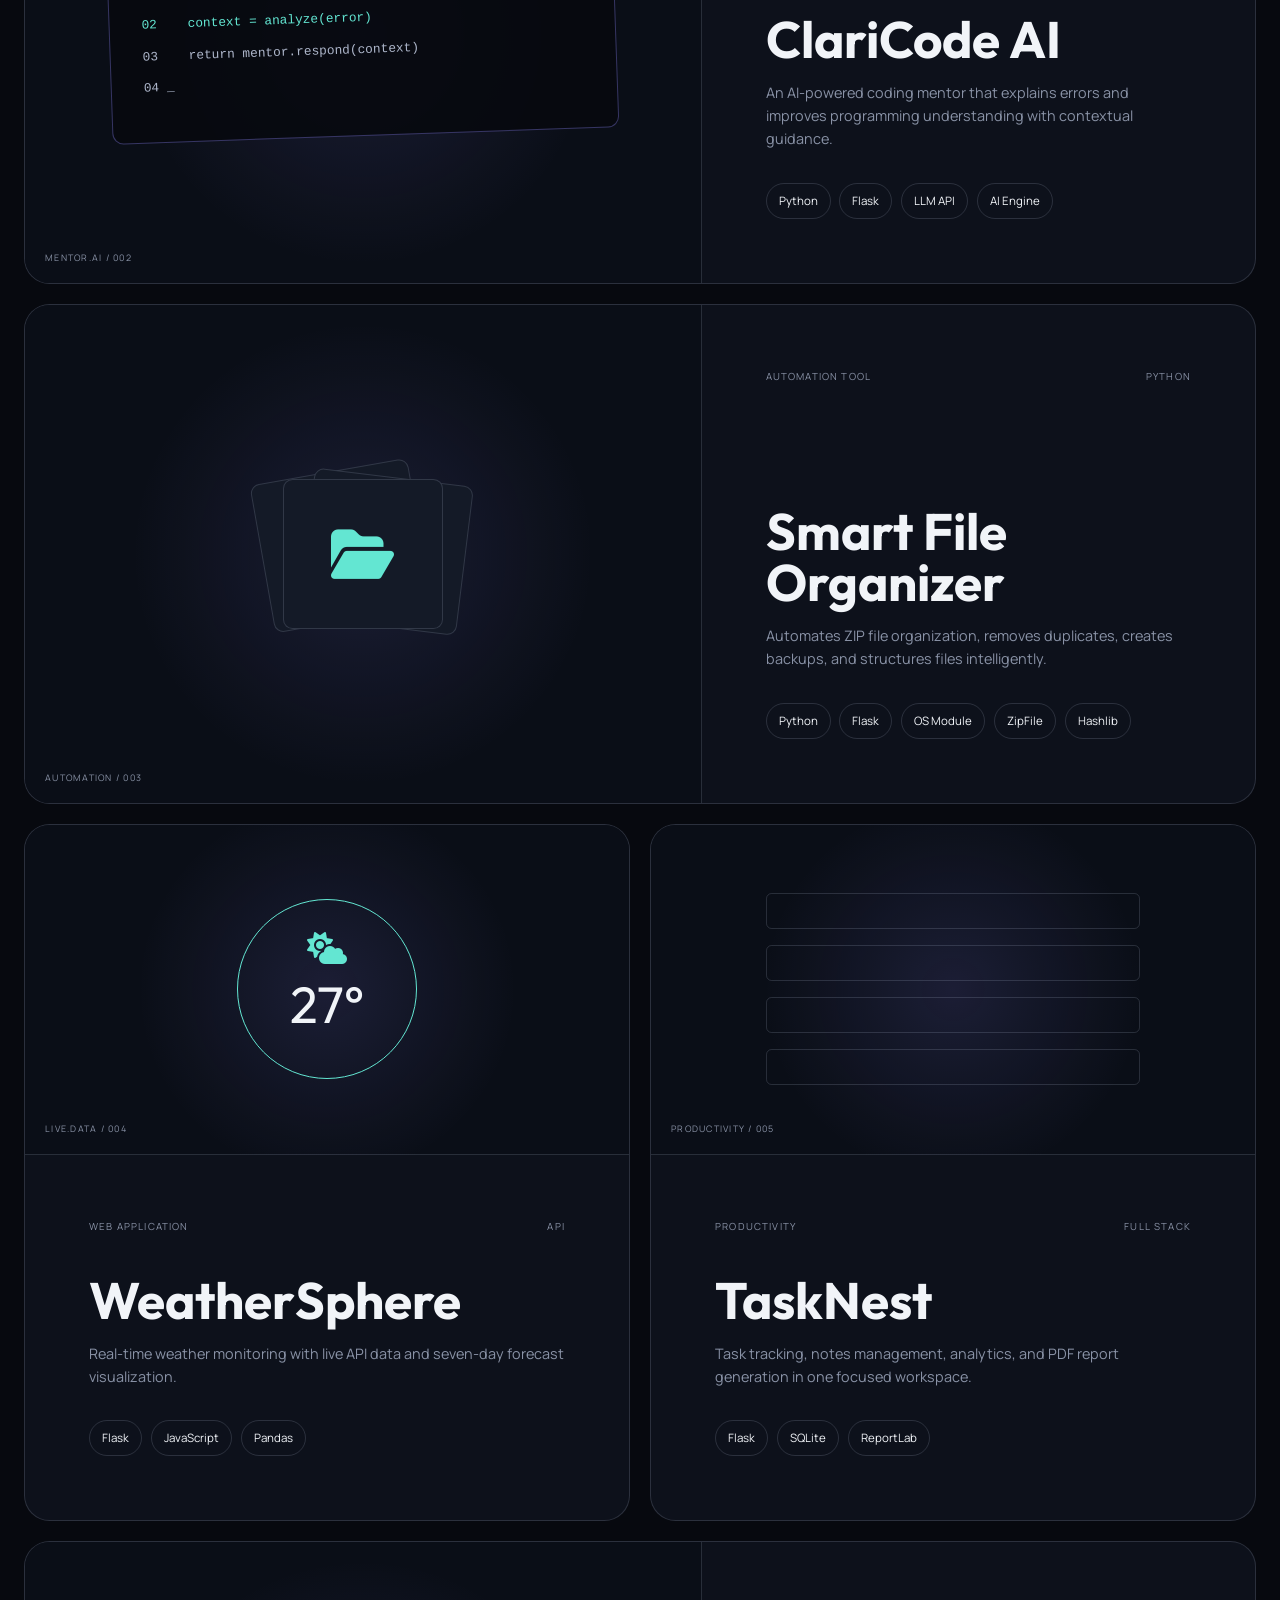
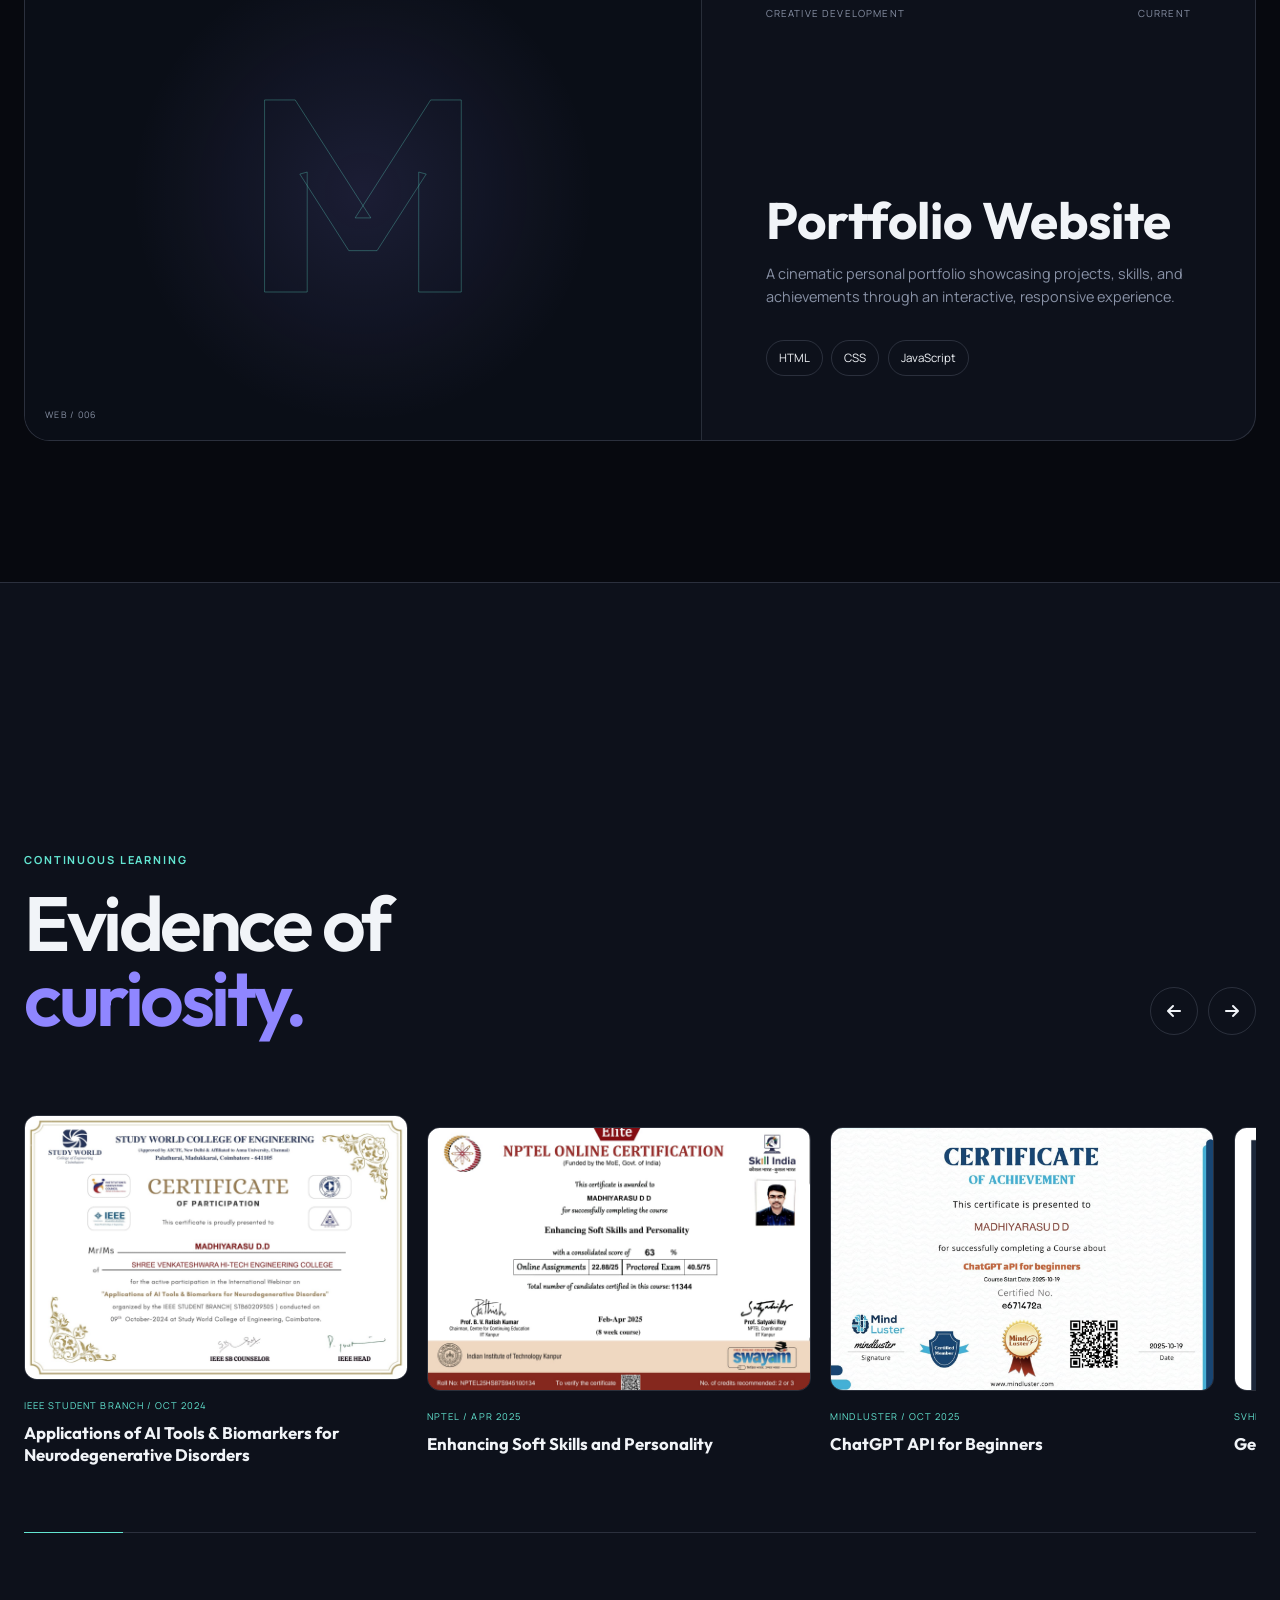
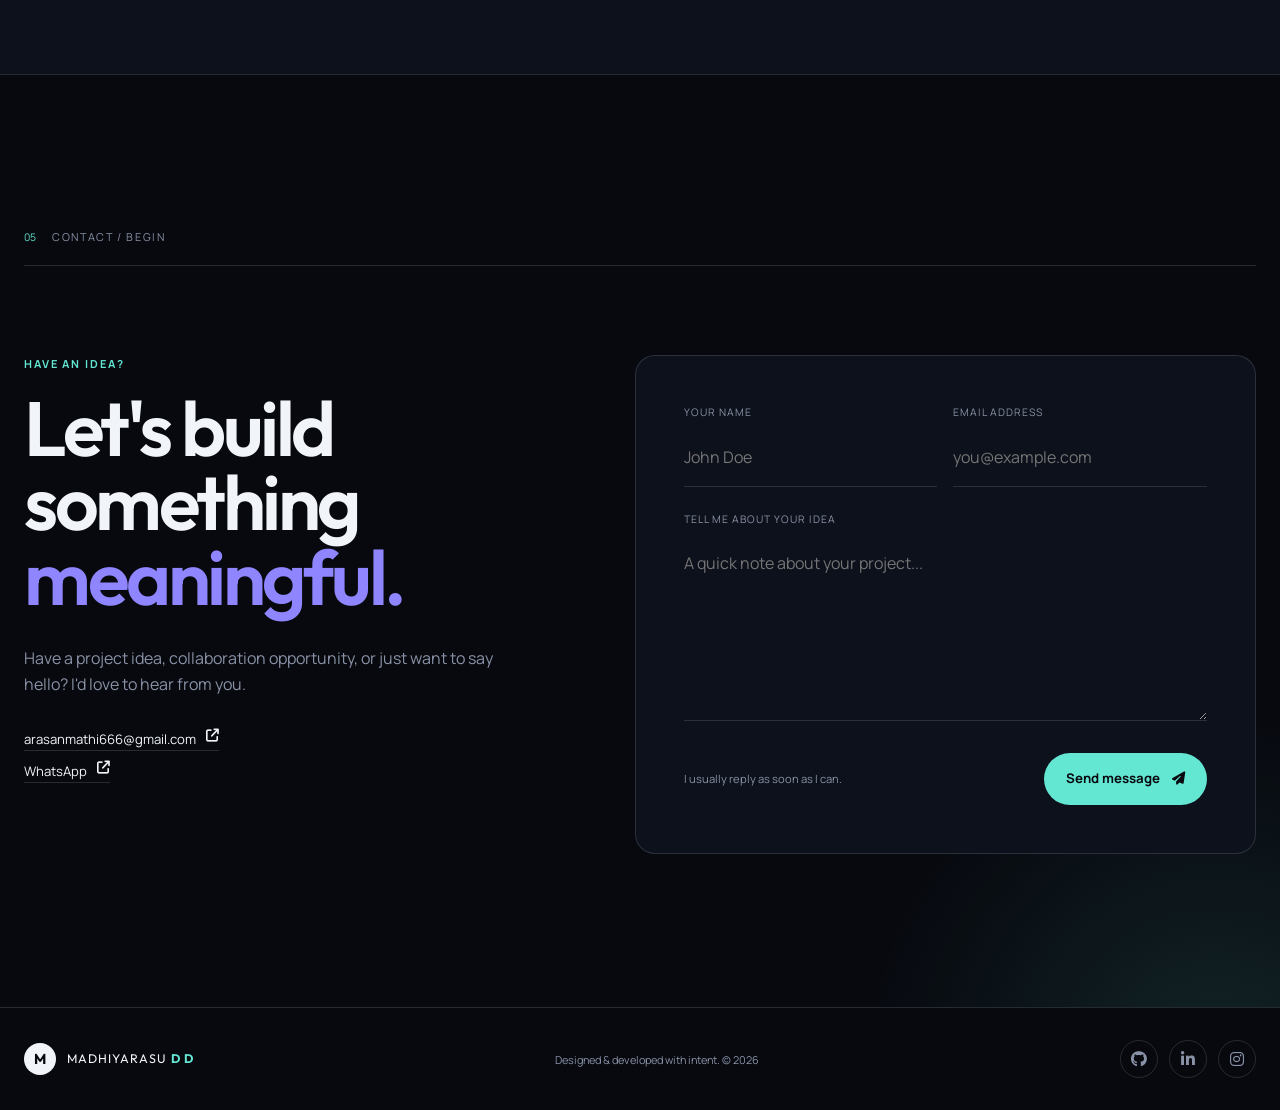
==== commit edbd5ef5: "refactor: slim down CSS file and remove unused styles Co-authored-by: Madhiyarasu D D <222226523+mat" ====
--- a/index.html
+++ b/index.html
@@ -1,884 +1,264 @@
 <!DOCTYPE html>
-<html lang="en">
+<html lang="en" class="theme-dark">
 <head>
-<meta charset="UTF-8">
-<meta name="viewport" content="width=device-width, initial-scale=1.0">
-<title>MADHIYARASU | Portfolio</title>
-
-<link href="https://fonts.googleapis.com/css2?family=Outfit:wght@300;400;500;600;700;800;900&display=swap" rel="stylesheet">
-<link rel="stylesheet" href="https://cdnjs.cloudflare.com/ajax/libs/font-awesome/6.5.0/css/all.min.css">
-<link rel="stylesheet" href="css/style.css">
-
+  <meta charset="UTF-8">
+  <meta name="viewport" content="width=device-width, initial-scale=1.0">
+  <meta name="theme-color" content="#07090f">
+  <meta name="description" content="Portfolio of Madhiyarasu D D — Computer Science engineering student building AI systems and thoughtful web products.">
+  <title>Madhiyarasu D D — AI & Software Engineer</title>
+  <link rel="preconnect" href="https://fonts.googleapis.com">
+  <link rel="preconnect" href="https://fonts.gstatic.com" crossorigin>
+  <link href="https://fonts.googleapis.com/css2?family=Manrope:wght@400;500;600;700&family=Outfit:wght@500;600;700&display=swap" rel="stylesheet">
+  <link rel="stylesheet" href="https://cdnjs.cloudflare.com/ajax/libs/font-awesome/6.5.0/css/all.min.css">
+  <link rel="stylesheet" href="css/style.css">
 </head>
-
 <body>
-
-<div id="cur-dot"></div>
-
-<!-- ================= NAVBAR ================= -->
-
-<nav id="nav">
-
-    <div class="nav-logo">
-        <em></em>MADHIYARASU D D
+  <a class="skip-link" href="#main">Skip to content</a>
+  <div class="cursor-dot" aria-hidden="true"></div>
+  <div class="cursor-ring" aria-hidden="true"></div>
+
+  <header class="site-header" id="siteHeader">
+    <a class="brand magnetic" href="#home" aria-label="Madhiyarasu D D, home">
+      <span class="brand-mark" aria-hidden="true">M</span>
+      <span class="brand-name">MADHIYARASU <b>D D</b></span>
+    </a>
+    <nav class="desktop-nav" aria-label="Primary navigation">
+      <a class="active" href="#home">Index</a>
+      <a href="#about">Profile</a>
+      <a href="#skills">Stack</a>
+      <a href="#projects">Work</a>
+      <a href="#certificates">Archive</a>
+    </nav>
+    <a class="header-cta magnetic" href="#contact">Start a conversation <i class="fa-solid fa-arrow-up-right-from-square" aria-hidden="true"></i></a>
+    <button class="menu-toggle" id="menuToggle" type="button" aria-expanded="false" aria-controls="mobileMenu">
+      <span class="sr-only">Open menu</span><span></span><span></span>
+    </button>
+  </header>
+
+  <div class="mobile-menu" id="mobileMenu" aria-hidden="true">
+    <div class="mobile-menu-inner">
+      <p class="menu-label">Navigate / 2026</p>
+      <nav aria-label="Mobile navigation">
+        <a href="#home"><span>01</span> Index</a>
+        <a href="#about"><span>02</span> Profile</a>
+        <a href="#skills"><span>03</span> Stack</a>
+        <a href="#projects"><span>04</span> Work</a>
+        <a href="#certificates"><span>05</span> Archive</a>
+        <a href="#contact"><span>06</span> Contact</a>
+      </nav>
+      <div class="menu-socials">
+        <a href="https://github.com/mathiarasan-art01" target="_blank" rel="noopener noreferrer">GitHub</a>
+        <a href="https://www.linkedin.com/in/madhiyarasu-d-d-072b10389" target="_blank" rel="noopener noreferrer">LinkedIn</a>
+      </div>
     </div>
-
-    <ul class="nav-pill" id="navPill">
-        <li><a href="#home" class="active">Home</a></li>
-        <li><a href="#about">About</a></li>
-        <li><a href="#skills">Skills</a></li>
-        <li><a href="#certificates">Certs</a></li>
-        <li><a href="#projects">Projects</a></li>
-        <li><a href="#contact">Contact</a></li>
-    </ul>
-
-    <a href="#contact" class="hire-btn">
-    <i class="fas fa-paper-plane"></i> Hire Me
-</a>
-
-    <button class="nav-toggle" id="navToggle">
-        <i class="fas fa-bars"></i>
-    </button>
-
-</nav>
-
-<!-- ================= MOBILE MENU ================= -->
-
-<div class="mobile-menu" id="mobileMenu">
-    <a href="#home">Home</a>
-    <a href="#about">About</a>
-    <a href="#skills">Skills</a>
-    <a href="#certificates">Certificates</a>
-    <a href="#projects">Projects</a>
-    <a href="#contact">Contact</a>
-</div>
-
-<!-- ================= HERO ================= -->
-
-<section id="home">
-
-    <div class="hblob hb1"></div>
-    <div class="hblob hb2"></div>
-
-    <div class="hero-grid">
-
-        <div>
-
-            <div class="hero-badge">
-                <span class="dot"></span>
-                Open to Opportunities
+  </div>
+
+  <main id="main">
+    <section class="hero" id="home" aria-labelledby="hero-title">
+      <canvas id="heroCanvas" aria-hidden="true"></canvas>
+      <div class="hero-grid-overlay" aria-hidden="true"></div>
+      <div class="hero-noise" aria-hidden="true"></div>
+
+      <div class="hero-content">
+        <div class="hero-copy">
+          <p class="availability reveal"><span></span> Available for opportunities</p>
+          <h1 id="hero-title" class="hero-title reveal">
+            <span class="hero-kicker">Hello, I&apos;m</span>
+            <span>Madhiyarasu</span>
+            <span class="outline">D D.</span>
+          </h1>
+          <p class="hero-intro reveal">Computer Science engineer crafting <strong>AI systems</strong>, agentic workflows, and modern full-stack experiences that turn ambitious ideas into useful software.</p>
+          <div class="hero-actions reveal">
+            <a class="button button-primary magnetic" href="#projects">Explore selected work <i class="fa-solid fa-arrow-down" aria-hidden="true"></i></a>
+            <a class="text-link magnetic" href="images/resume/resume.pdf" target="_blank" rel="noopener">View résumé <i class="fa-solid fa-arrow-up-right-from-square" aria-hidden="true"></i></a>
+          </div>
+        </div>
+
+        <div class="portrait-stage reveal" id="portraitStage">
+          <div class="portrait-glow" aria-hidden="true"></div>
+          <div class="orbit orbit-outer" aria-hidden="true"><i></i><i></i></div>
+          <div class="orbit orbit-inner" aria-hidden="true"><i></i></div>
+          <div class="portrait-frame">
+            <div class="portrait-scan" aria-hidden="true"></div>
+            <img src="images/prof..jpg" alt="Portrait of Madhiyarasu D D" width="700" height="875" fetchpriority="high">
+          </div>
+          <div class="stage-note note-one" aria-hidden="true"><b>FOCUS</b><span>AI / WEB / SYSTEMS</span></div>
+          <div class="stage-note note-two" aria-hidden="true"><b>STATUS</b><span>BUILDING THE NEXT</span></div>
+          <div class="stage-axis axis-x" aria-hidden="true"></div>
+          <div class="stage-axis axis-y" aria-hidden="true"></div>
+        </div>
+
+        <div class="hero-rail reveal" aria-label="Professional focus">
+          <span>01</span><p>Artificial Intelligence</p>
+          <span>02</span><p>Agentic AI</p>
+          <span>03</span><p>Full-Stack Development</p>
+        </div>
+      </div>
+      <div class="scroll-cue" aria-hidden="true"><span>Scroll to explore</span><i></i></div>
+    </section>
+
+    <section class="section about" id="about" aria-labelledby="about-title">
+      <div class="section-shell">
+        <div class="section-index reveal"><span>01</span><p>Profile / Intent</p></div>
+        <div class="about-layout">
+          <div class="about-heading reveal">
+            <p class="eyebrow">Who I am</p>
+            <h2 id="about-title">Curious by nature.<br><em>Intentional</em> by design.</h2>
+          </div>
+          <div class="about-story reveal">
+            <p class="lead">I&apos;m Madhiyarasu D D, a Computer Science and Engineering student at Shree Venkateshwara Hi-Tech Engineering College.</p>
+            <p>I enjoy building websites, AI-powered solutions, and user-friendly applications that solve real-world problems. I care about the thinking behind the interface as much as the code beneath it.</p>
+            <a class="text-link magnetic" href="#contact">Let&apos;s build something meaningful <i class="fa-solid fa-arrow-right" aria-hidden="true"></i></a>
+          </div>
+        </div>
+
+        <div class="profile-grid">
+          <article class="profile-card profile-card-wide reveal">
+            <p class="card-label">Current trajectory</p>
+            <h3>Engineering software at the intersection of intelligence and utility.</h3>
+            <div class="signal-line" aria-hidden="true"><i></i><i></i><i></i><i></i><i></i></div>
+          </article>
+          <article class="profile-card reveal">
+            <p class="card-label">Base</p>
+            <i class="fa-solid fa-location-dot profile-icon" aria-hidden="true"></i>
+            <h3>Tamil Nadu,<br>India</h3>
+          </article>
+          <article class="profile-card reveal">
+            <p class="card-label">Education</p>
+            <span class="mono-token">CSE / SVHEC</span>
+            <h3>Learning through building.</h3>
+          </article>
+        </div>
+
+        <div class="timeline reveal" aria-label="Learning timeline">
+          <div class="timeline-line" aria-hidden="true"><i></i></div>
+          <article><time>2024</time><h3>AI & emerging technology</h3><p>Exploring the applications of AI tools through IEEE learning.</p></article>
+          <article><time>2025</time><h3>Full-stack foundations</h3><p>Hands-on Java, web development, design, and generative AI programs.</p></article>
+          <article><time>2026</time><h3>Agentic systems</h3><p>Building with AI agents, Microsoft Foundry, Copilot Studio, and modern web systems.</p></article>
+        </div>
+      </div>
+    </section>
+
+    <section class="section skills" id="skills" aria-labelledby="skills-title">
+      <div class="section-shell">
+        <div class="section-index reveal"><span>02</span><p>Technology / Ecosystem</p></div>
+        <div class="skills-header reveal">
+          <div><p class="eyebrow">Working toolkit</p><h2 id="skills-title">Technologies that move<br>ideas into <em>production.</em></h2></div>
+          <p>From interface craft to AI integration, I use a focused set of tools to design, build, and ship complete digital products.</p>
+        </div>
+        <div class="tech-system">
+          <div class="tech-core reveal" aria-hidden="true"><div><span>BUILD</span><strong>∞</strong><small>LEARN / ITERATE</small></div></div>
+          <div class="tech-groups">
+            <article class="tech-group reveal"><p>01 / Languages</p><div><span>Python</span><span>Java</span><span>JavaScript</span></div></article>
+            <article class="tech-group reveal"><p>02 / Frontend</p><div><span>HTML5</span><span>CSS3</span><span>Bootstrap</span><span>UI / UX</span></div></article>
+            <article class="tech-group reveal"><p>03 / Backend & Data</p><div><span>Flask</span><span>SQLite</span><span>REST APIs</span><span>Pandas</span></div></article>
+            <article class="tech-group reveal"><p>04 / AI Systems</p><div><span>LLM APIs</span><span>AI Agents</span><span>Copilot Studio</span><span>Foundry SDK</span></div></article>
+            <article class="tech-group reveal"><p>05 / Tools</p><div><span>Git</span><span>GitHub</span><span>Figma</span><span>OAuth</span></div></article>
+          </div>
+        </div>
+      </div>
+    </section>
+
+    <section class="section projects" id="projects" aria-labelledby="projects-title">
+      <div class="section-shell">
+        <div class="section-index reveal"><span>03</span><p>Selected / Work</p></div>
+        <div class="projects-heading reveal"><div><p class="eyebrow">Built with intent</p><h2 id="projects-title">Systems, tools &<br><em>digital products.</em></h2></div><p>Real projects shaped by curiosity, iteration, and a drive to solve practical problems.</p></div>
+
+        <div class="project-list">
+          <article class="project project-featured reveal" data-project>
+            <div class="project-visual visual-leostark">
+              <div class="project-grid-mini" aria-hidden="true"></div>
+              <div class="dashboard-window" aria-hidden="true"><div class="dash-nav"></div><div class="dash-main"><i></i><i></i><i></i><b></b></div></div>
+              <span class="project-code">AI.OS / 001</span>
             </div>
-
-            <h1 class="hero-name">
-                Hello, I'm <br>
-                <span class="grad">MADHIYARASU D D</span>
-            </h1>
-
-            <p class="hero-role">
-                I'm a <span class="tw" id="typed">Full Stack Developer</span>
-            </p>
-
-            <p class="hero-desc">
-                Passionate student developer focused on Web Development,
-                Artificial Intelligence, UI/UX Design and modern digital
-                experiences.
-            </p>
-
-            <div class="hero-actions">
-                <a href="#projects" class="btn-pri">
-                    View My Work →
-                </a>
-
-                <a href="#contact" class="btn-out">
-                    Let's Talk
-                </a>
-            </div>
-         </div>
-
-        <div class="hero-visual">
-
-            <div class="av-wrap">
-
-                <div class="av-spin"></div>
-
-                <div class="av-orbit"></div>
-
-                <div class="av-photo">
-                    <img src="images/prof..jpg" alt="Madhiyarasu">
-                </div>
-
-            </div>
-
-        </div>
-
-    </div>
-
-</section>
-
-<!-- ================= STATS ================= -->
-
-<div class="stats-row">
-
-    <div class="stat-box reveal">
-        <div class="stat-n">10<sup>+</sup></div>
-        <div class="stat-l">Certificates</div>
-    </div>
-
-    <div class="stat-box reveal d1">
-        <div class="stat-n">5<sup>+</sup></div>
-        <div class="stat-l">Projects</div>
-    </div>
-
-    <div class="stat-box reveal d2">
-        <div class="stat-n">10<sup>+</sup></div>
-        <div class="stat-l">Skills</div>
-    </div>
-
-    <div class="stat-box reveal d3">
-        <div class="stat-n">2<sup>+</sup></div>
-        <div class="stat-l">Years Learning</div>
-    </div>
-
-</div>
-
-<!-- ================= ABOUT ================= -->
-
-<section id="about">
-
-<div class="sw">
-
-<div class="about-grid">
-
-<div class="reveal">
-
-<div class="about-box">
-
-<img src="images/prof..jpg" alt="Madhiyarasu">
-
-
-</div>
-
-</div>
-
-<div class="reveal d1">
-
-<div class="eyebrow">
-About Me
-</div>
-
-<h2 class="stitle">
-Passionate Builder &
-<br>
-<em>Lifelong Learner</em>
-</h2>
-
-<div class="sline"></div>
-
-<p class="apara">
-I am Madhiyarasu D D, pursuing Computer Science And Engineering at Shree Venkateshwara Hi-Tech
-Engineering College.
-</p>
-
-<p class="apara">
-I enjoy building websites, AI-powered solutions,
-and user-friendly applications that solve real-world problems.
-</p>
-
-<div class="info-grid">
-
-<div class="ir">
-<span>Name</span>
-<strong>Madhiyarasu D D</strong>
-</div>
-
-<div class="ir">
-<span>College</span>
-<strong>SVHEC</strong>
-</div>
-<div class="ir">
-<span>Location</span>
-<strong>Tamil Nadu, India</strong>
-</div>
-
-<div class="ir">
-<span>Status</span>
-<strong style="color:var(--green)">
-● Available
-</strong>
-</div>
-
-</div>
-
-<div style="margin-top:28px">
-    <a href="images/resume/resume.pdf"
-       class="btn-pri"
-       target="_blank"
-       rel="noopener">
-        View CV ↓
-    </a>
-</div>
-
-</div>
-
-</div>
-
-</div>
-
-</section>
-
-<!-- ================= SKILLS ================= -->
-<section id="skills">
-
-    <div class="sw">
-
-        <div class="eyebrow reveal">Tech Stack</div>
-
-        <h2 class="stitle reveal">
-            My <em>Skills</em>
-        </h2>
-
-        <p class="ssub reveal">
-            Technologies I use to build powerful and modern digital products.
-        </p>
-
-        <div class="sline reveal"></div>
-
-        <div class="skills-marquee">
-
-            <div class="skills-track">
-
-                <!-- First Set -->
-
-                <div class="skill-card">
-                    <div class="skill-logo-wrap">
-                        <img src="images/logos/java.png" alt="Java" class="skill-logo">
-                    </div>
-                    <h3>Java</h3>
-                    <span>74%</span>
-                </div>
-
-                <div class="skill-card">
-                    <div class="skill-logo-wrap">
-                        <img src="images/logos/python.png" alt="Python" class="skill-logo">
-                    </div>
-                    <h3>Python</h3>
-                    <span>85%</span>
-                </div>
-
-                <div class="skill-card">
-                    <div class="skill-logo-wrap">
-                        <img src="images/logos/html.png" alt="HTML" class="skill-logo">
-                    </div>
-                    <h3>HTML5</h3>
-                    <span>95%</span>
-                </div>
-
-                <div class="skill-card">
-                    <div class="skill-logo-wrap">
-                        <img src="images/logos/css.png" alt="CSS" class="skill-logo">
-                    </div>
-                    <h3>CSS3</h3>
-                    <span>90%</span>
-                </div>
-
-                <div class="skill-card">
-                    <div class="skill-logo-wrap">
-                        <img src="images/logos/js.png" alt="JavaScript" class="skill-logo">
-                    </div>
-                    <h3>JavaScript</h3>
-                    <span>85%</span>
-                </div>
-
-                <div class="skill-card">
-                    <div class="skill-logo-wrap">
-                        <img src="images/logos/github.png" alt="GitHub" class="skill-logo">
-                    </div>
-                    <h3>Git & GitHub</h3>
-                    <span>82%</span>
-                </div>
-
-                <!-- Duplicate Set for Infinite Loop -->
-
-                <div class="skill-card">
-                    <div class="skill-logo-wrap">
-                        <img src="images/logos/java.png" alt="Java" class="skill-logo">
-                    </div>
-                    <h3>Java</h3>
-                    <span>74%</span>
-                </div>
-
-                <div class="skill-card">
-                    <div class="skill-logo-wrap">
-                        <img src="images/logos/python.png" alt="Python" class="skill-logo">
-                    </div>
-                    <h3>Python</h3>
-                    <span>85%</span>
-                </div>
-
-                <div class="skill-card">
-                    <div class="skill-logo-wrap">
-                        <img src="images/logos/html.png" alt="HTML" class="skill-logo">
-                    </div>
-                    <h3>HTML5</h3>
-                    <span>95%</span>
-                </div>
-
-                <div class="skill-card">
-                    <div class="skill-logo-wrap">
-                        <img src="images/logos/css.png" alt="CSS" class="skill-logo">
-                    </div>
-                    <h3>CSS3</h3>
-                    <span>90%</span>
-                </div>
-
-                <div class="skill-card">
-                    <div class="skill-logo-wrap">
-                        <img src="images/logos/js.png" alt="JavaScript" class="skill-logo">
-                    </div>
-                    <h3>JavaScript</h3>
-                    <span>85%</span>
-                </div>
-
-                <div class="skill-card">
-                    <div class="skill-logo-wrap">
-                        <img src="images/logos/github.png" alt="GitHub" class="skill-logo">
-                    </div>
-                    <h3>Git & GitHub</h3>
-                    <span>82%</span>
-                </div>
-
-            </div>
-
-        </div>
-
-    </div>
-
-</section>
-<!-- ================= CERTIFICATES ================= -->
-
-<section id="certificates">
-
-    <div class="sw">
-
-        <div class="eyebrow reveal">
-            Achievements
-        </div>
-
-        <h2 class="stitle reveal">
-            My <em>Certificates</em>
-        </h2>
-
-        <p class="ssub reveal">
-            Workshops, internships and certifications that shaped my expertise.
-        </p>
-
-        <div class="sline reveal"></div>
-
-        <div class="cert-wrapper">
-
-            <button class="cert-btn prev" id="prevCert">
-                &#10094;
-            </button>
-
-
-                <div class="certificate-slider" id="certificateSlider">
-
-    <div class="certificate-card">
-        <img src="images/certificates/c27.jpeg"
-             alt=""
-             class="certificate-image">
-        <h3>Applications of AI Tools & Biomarkers for Neurodegenerative Disorders</h3>
-        <p>IEEE Student Branch</p>
-        <span>📅 October 2024</span>
-    </div>
-
-    <div class="certificate-card">
-        <img src="images/certificates/c26.jpeg"
-             alt=""
-             class="certificate-image">
-        <h3>Enhancing Soft Skills and Personality</h3>
-        <p>NPTEL</p>
-        <span>📅 April 2025</span>
-    </div>
-
-    <div class="certificate-card">
-        <img src="images/certificates/c8.jpeg"
-             alt=""
-             class="certificate-image">
-        <h3>ChatGPT API for Beginners</h3>
-        <p>MindLuster</p>
-        <span>📅 October 2025</span>
-    </div>
-
-    <div class="certificate-card">
-        <img src="images/certificates/c19.jpeg"
-             alt=""
-             class="certificate-image">
-        <h3>Generative AI Applications in Engineering</h3>
-        <p>SVHEC</p>
-        <span>📅 October 2025</span>
-    </div>
-
-    <div class="certificate-card">
-        <img src="images/certificates/c11.jpeg"
-             alt=""
-             class="certificate-image">
-        <h3>UI/UX Design with Figma Workshop</h3>
-        <p>Aruvili</p>
-        <span>📅 November 2025</span>
-    </div>
-
-    <div class="certificate-card">
-        <img src="images/certificates/c9.jpeg"
-             alt=""
-             class="certificate-image">
-        <h3>National Level Technical Symposium</h3>
-        <p>Sri Sai Ranganathan Engineering College</p>
-        <span>📅 2025</span>
-    </div>
-
-    <div class="certificate-card">
-        <img src="images/certificates/c14.jpeg"
-             alt=""
-             class="certificate-image">
-        <h3>Career Guidance Webinar</h3>
-        <p>Skill Dunia Edutech</p>
-        <span>📅 December 2025</span>
-    </div>
-    <div class="certificate-card">
-        <img src="images/certificates/c18.jpeg"
-             alt=""
-             class="certificate-image">
-        <h3>Certificate of Participation</h3>
-        <p>Kangeyam Institutions</p>
-        <span>📅 2025</span>
-    </div>
-
-    <div class="certificate-card">
-        <img src="images/certificates/c15.jpeg"
-             alt=""
-             class="certificate-image">
-        <h3>AI for Beginners</h3>
-        <p>HP LIFE Foundation</p>
-        <span>📅 2025</span>
-    </div>
-
-    <div class="certificate-card">
-        <img src="images/certificates/c16.jpeg"
-             alt=""
-             class="certificate-image">
-        <h3>Critical Thinking in the AI Era</h3>
-        <p>HP LIFE Foundation</p>
-        <span>📅 2025</span>
-    </div>
-
-    <div class="certificate-card">
-        <img src="images/certificates/c17.jpeg"
-             alt=""
-             class="certificate-image">
-        <h3>Professional Networking for Career Growth</h3>
-        <p>HP LIFE Foundation</p>
-        <span>📅 2025</span>
-    </div>
-
-    <div class="certificate-card">
-        <img src="images/certificates/c22.jpeg"
-             alt=""
-             class="certificate-image">
-        <h3>From ML to Gen AI Workshop</h3>
-        <p>PencilBitz</p>
-        <span>📅 December 2025</span>
-    </div>
-
-    <div class="certificate-card">
-        <img src="images/certificates/c24.jpeg"
-             alt=""
-             class="certificate-image">
-        <h3>15 DAYS Full Stack Java - Internship</h3>
-        <p>Calibal</p>
-        <span>📅 2025</span>
-    </div>
-   <div class="certificate-card">
-        <img src="images/certificates/c12.jpeg"
-             alt=""
-             class="certificate-image">
-        <h3>Career Guidance Session</h3>
-        <p>Grad Guru Innovation</p>
-        <span>📅 March 2026</span>
-    </div>
-
-    <div class="certificate-card">
-        <img src="images/certificates/c13.jpeg"
-             alt=""
-             class="certificate-image">
-        <h3>KreativeGenesis National Level Innovation Hackathon</h3>
-        <p>KGiSL Educational Institutions</p>
-        <span>📅 March 2026</span>
-    </div>
-
-    <div class="certificate-card">
-        <img src="images/certificates/c25.jpeg"
-             alt=""
-             class="certificate-image">
-        <h3>1 month UI/UX Master Class</h3>
-        <p>Aruvili</p>
-        <span>📅 2026</span>
-    </div>
-
-    <div class="certificate-card">
-        <img src="images/certificates/c20.jpeg"
-             alt=""
-             class="certificate-image">
-        <h3>3 Month Internship - Web Development </h3>
-        <p>Skill Dunia Edutech</p>
-        <span>📅 2026</span>
-    </div>
-  <div class="certificate-card">
-        <img src="images/certificates/c1.jpg"
-             alt=""
-             class="certificate-image">
-        <h3>Generate AI-powered agent responses using generative answers in Microsoft Copilot Studio</h3>
-        <p>Microsoft</p>
-        <span>📅 June  2026</span>
-    </div>
-
-    <div class="certificate-card">
-        <img src="images/certificates/c2.jpg"
-             alt=""
-             class="certificate-image">
-        <h3>Take action from agent conversations using topics and tools in Microsoft Copilot Studio</h3>
-        <p>Microsoft</p>
-        <span>📅 June  2026</span>
-    </div>
-
-    <div class="certificate-card">
-        <img src="images/certificates/c3.jpg"
-             alt=""
-             class="certificate-image">
-        <h3>Deliver rich agent responses using Adaptive Cards in Microsoft Copilot Studio</h3>
-        <p>Microsoft</p>
-        <span>📅 June 2026</span>
-    </div>
-
-    <div class="certificate-card">
-        <img src="images/certificates/c4.jpg"
-             alt=""
-             class="certificate-image">
-        <h3>Develop an AI app with the Microsoft Foundry SDK</h3>
-        <p>Microsoft</p>
-        <span>📅 June 2026</span>
-    </div>
-
-    <div class="certificate-card">
-        <img src="images/certificates/c5.jpg"
-             alt=""
-             class="certificate-image">
-        <h3>Introduction to AI concepts</h3>
-        <p>Microsoft</p>
-        <span>📅 May 2026</span>
-    </div>
-
-    <div class="certificate-card">
-        <img src="images/certificates/c6.jpg"
-             alt=""
-             class="certificate-image">
-        <h3>Introduction to generative AI and agents</h3>
-        <p>Microsoft</p>
-        <span>📅 May 2026</span>
-    </div>
-
-    <div class="certificate-card">
-        <img src="images/certificates/c7.jpg"
-             alt=""
-             class="certificate-image">
-        <h3>Introduction to Web Development with ChatGPT</h3>
-        <p>Simplilearn</p>
-        <span>📅  June 2026</span>
-    </div>
-<div class="certificate-card">
-        <img src="images/certificates/c10.jpeg"
-             alt=""
-             class="certificate-image">
-        <h3>3 Month Internship - Web Development </h3>
-        <p>InternSpark </p>
-        <span>📅 June 2026</span>
-    </div>
-<div class="certificate-card">
-    <img src="images/certificates/c28.jpg" 
-         alt="Certificate of Achievement for Mind & Machine: The AI Quiz" 
-         class="certificate-image">
-    <h3>MIND & MACHINE: THE AI QUIZ</h3>
-    <p>Outstanding Koders & AI4Tomorrow</p>
-    <span>📅 28 June 2026</span>
-</div>
-</div>
-
-            <button class="cert-btn next" id="nextCert">
-                &#10095;
-            </button>
-
-        </div>
-
-    </div>
-
-</section>
-
-<!-- ================= PROJECTS ================= -->
- <section id="projects">
-  <div class="sw1">
-
-    <div class="eyebrow">Portfolio</div>
-    <h2 class="stitle">My <em>Projects</em></h2>
-
-    <p class="ssub">
-      A collection of intelligent systems and modern web applications built using AI, Flask, and full-stack technologies.
-    </p>
-
-    <div class="sline"></div>
-
-    <!-- VIEWPORT (IMPORTANT FIX) -->
-    <div class="project-viewport">
-
-      <div class="project-grid" id="projectGrid">
-
-        <!-- 1 -->
-        <div class="project-card">
-          <div class="project-icon">📁</div>
-          <h3 class="project-title">Smart File Organizer</h3>
-          <p class="project-desc">
-            Automates ZIP file organization, removes duplicates, creates backups, and structures files intelligently.
-          </p>
-          <div class="tool-tags">
-            <span class="tool">Python</span>
-            <span class="tool">Flask</span>
-            <span class="tool">OS Module</span>
-            <span class="tool">ZipFile</span>
-            <span class="tool">Hashlib</span>
-          </div>
-        </div>
-
-        <!-- 2 -->
-        <div class="project-card">
-          <div class="project-icon">🌦️</div>
-          <h3 class="project-title">WeatherSphere</h3>
-          <p class="project-desc">
-            Real-time weather monitoring system with live API data and 7-day forecast visualization.
-          </p>
-          <div class="tool-tags">
-            <span class="tool">Flask</span>
-            <span class="tool">API Integration</span>
-            <span class="tool">JavaScript</span>
-            <span class="tool">Pandas</span>
-          </div>
-        </div>
-
-        <!-- 3 -->
-        <div class="project-card">
-          <div class="project-icon">📊</div>
-          <h3 class="project-title">TaskNest</h3>
-          <p class="project-desc">
-            Productivity platform for task tracking, notes management, analytics, and PDF report generation.
-          </p>
-          <div class="tool-tags">
-            <span class="tool">Flask</span>
-            <span class="tool">SQLite</span>
-            <span class="tool">Bootstrap</span>
-            <span class="tool">ReportLab</span>
-          </div>
-        </div>
-
-        <!-- 4 -->
-        <div class="project-card">
-          <div class="project-icon">🧠</div>
-          <h3 class="project-title">ClariCode AI</h3>
-          <p class="project-desc">
-            AI-powered coding mentor that explains errors and improves programming understanding.
-          </p>
-          <div class="tool-tags">
-            <span class="tool">Python</span>
-            <span class="tool">Flask</span>
-            <span class="tool">LLM API</span>
-            <span class="tool">AI Engine</span>
-          </div>
-        </div>
-
-        <!-- 5 -->
-        <div class="project-card">
-          <div class="project-icon">🚀</div>
-          <h3 class="project-title">LeoStark AI</h3>
-          <p class="project-desc">
-            Full-stack Flask-based AI Business Operating System with invoicing, payments, inventory, AI agents, Google login, and analytics dashboard.
-          </p>
-          <div class="tool-tags">
-            <span class="tool">Python</span>
-            <span class="tool">Flask</span>
-            <span class="tool">SQLite</span>
-            <span class="tool">OAuth</span>
-            <span class="tool">Twilio</span>
-            <span class="tool">SMTP</span>
-            <span class="tool">JS</span>
-          </div>
-        </div>
-
-        <!-- 6 -->
-        <div class="project-card">
-          <div class="project-icon">💼</div>
-          <h3 class="project-title">Portfolio Website</h3>
-          <p class="project-desc">
-            Modern personal portfolio showcasing projects, skills, and achievements in a clean UI.
-          </p>
-          <div class="tool-tags">
-            <span class="tool">HTML</span>
-            <span class="tool">CSS</span>
-            <span class="tool">JavaScript</span>
-          </div>
-        </div>
-
-      </div>
-    </div>
-
-  </div>
-</section>
-  <!-- ================= CONTACT ================= -->
-<section id="contact">
-
-    <div class="ci">
-
-        <div class="eyebrow reveal">
-            Get In Touch
-        </div>
-
-        <h2 class="ctitle reveal">
-            Let's Work <em>Together!</em>
-        </h2>
-
-        <p class="csub reveal">
-            Have a project idea, collaboration opportunity, or just want to say hello?
-            I'd love to hear from you.
-        </p>
-
-        <div class="contact-card reveal">
-
-            <form action="https://formsubmit.co/madhiyarasu2122@gmail.com" method="POST">
-
-                <!-- FormSubmit -->
-
-                <input type="hidden" name="_captcha" value="false">
-
-                <input type="hidden" name="_subject"
-                    value="📩 New Portfolio Message">
-
-                <input type="hidden" name="_template"
-                    value="table">
-
-                <input type="hidden" name="_next"
-                    value="https://madhiyarasu-portfolio.vercel.app/success.html">
-
-                <div class="row">
-
-                    <div class="field">
-
-                        <label>Your Name</label>
-
-                        <input
-                            type="text"
-                            name="name"
-                            placeholder="John Doe"
-                            required>
-
-                    </div>
-
-                    <div class="field">
-
-                        <label>Email Address</label>
-
-                        <input
-                            type="email"
-                            name="email"
-                            placeholder="example@gmail.com"
-                            required>
-
-                    </div>
-
-                </div>
-
-                <div class="field">
-
-                    <label>Your Message</label>
-
-                    <textarea
-                        name="message"
-                        rows="7"
-                        placeholder="Tell me about your project..."
-                        required></textarea>
-
-                </div>
-
-                <button class="send-btn" type="submit">
-
-                    <span>Send Message</span>
-
-                    <i class="fa-solid fa-paper-plane"></i>
-
-                </button>
-
-            </form>
-
-        </div>
-
-    </div>
-
-</section>
-<!-- SOCIAL ICONS -->
-<div class="srow reveal">
-
-  <a href="https://mail.google.com/mail/?view=cm&fs=1&to=arasanmathi666@gmail.com"
-     target="_blank"
-     class="ssq">
-    <i class="fab fa-google"></i>
-  </a>
-
-  <a href="https://wa.me/917010039863"
-     target="_blank"
-     class="ssq">
-    <i class="fab fa-whatsapp"></i>
-  </a>
-
-  <a href="https://github.com/mathiarasan-art01"
-     target="_blank"
-     class="ssq">
-    <i class="fab fa-github"></i>
-  </a>
-
-  <a href="https://www.linkedin.com/in/madhiyarasu-d-d-072b10389"
-     target="_blank"
-     class="ssq">
-    <i class="fab fa-linkedin-in"></i>
-  </a>
-
-  <a href="https://www.instagram.com/__mr.mathi__offl__/"
-     target="_blank"
-     class="ssq">
-    <i class="fab fa-instagram"></i>
-  </a>
-
-</div>
-
-  </div>
-
-</section>
-
-<!-- ================= FOOTER ================= -->
-<footer class="animated-footer">
-
-    <div class="footer-bg"></div>
-
-    <div class="footer-content">
-        Designed & Developed by <span>Madhiyarasu D D</span> © 2026
-    </div>
-
-</footer>
-<script src="js/script.js"></script>
-
+            <div class="project-info"><div class="project-top"><span>Featured system</span><span>2026</span></div><h3>LeoStark AI</h3><p>A full-stack Flask-based AI Business Operating System with invoicing, payments, inventory, AI agents, Google login, and an analytics dashboard.</p><div class="project-tags"><span>Python</span><span>Flask</span><span>SQLite</span><span>OAuth</span><span>Twilio</span><span>SMTP</span></div></div>
+          </article>
+
+          <article class="project reveal" data-project>
+            <div class="project-visual visual-claricode"><div class="code-window" aria-hidden="true"><span>01&nbsp; def explain(error):</span><span>02&nbsp;&nbsp;&nbsp; context = analyze(error)</span><span>03&nbsp;&nbsp;&nbsp; return mentor.respond(context)</span><span class="code-cursor">04&nbsp;_</span></div><span class="project-code">MENTOR.AI / 002</span></div>
+            <div class="project-info"><div class="project-top"><span>AI product</span><span>2026</span></div><h3>ClariCode AI</h3><p>An AI-powered coding mentor that explains errors and improves programming understanding with contextual guidance.</p><div class="project-tags"><span>Python</span><span>Flask</span><span>LLM API</span><span>AI Engine</span></div></div>
+          </article>
+
+          <article class="project reveal" data-project>
+            <div class="project-visual visual-files"><div class="file-stack" aria-hidden="true"><i></i><i></i><i></i><b class="fa-solid fa-folder-open"></b></div><span class="project-code">AUTOMATION / 003</span></div>
+            <div class="project-info"><div class="project-top"><span>Automation tool</span><span>Python</span></div><h3>Smart File Organizer</h3><p>Automates ZIP file organization, removes duplicates, creates backups, and structures files intelligently.</p><div class="project-tags"><span>Python</span><span>Flask</span><span>OS Module</span><span>ZipFile</span><span>Hashlib</span></div></div>
+          </article>
+
+          <div class="project-pair">
+            <article class="project project-compact reveal" data-project><div class="project-visual visual-weather"><div class="weather-orb" aria-hidden="true"><i class="fa-solid fa-cloud-sun"></i><span>27°</span></div><span class="project-code">LIVE.DATA / 004</span></div><div class="project-info"><div class="project-top"><span>Web application</span><span>API</span></div><h3>WeatherSphere</h3><p>Real-time weather monitoring with live API data and seven-day forecast visualization.</p><div class="project-tags"><span>Flask</span><span>JavaScript</span><span>Pandas</span></div></div></article>
+            <article class="project project-compact reveal" data-project><div class="project-visual visual-task"><div class="task-lines" aria-hidden="true"><i></i><i></i><i></i><i></i></div><span class="project-code">PRODUCTIVITY / 005</span></div><div class="project-info"><div class="project-top"><span>Productivity</span><span>Full stack</span></div><h3>TaskNest</h3><p>Task tracking, notes management, analytics, and PDF report generation in one focused workspace.</p><div class="project-tags"><span>Flask</span><span>SQLite</span><span>ReportLab</span></div></div></article>
+          </div>
+
+          <article class="project project-minimal reveal" data-project><div class="project-visual visual-portfolio"><span class="giant-m" aria-hidden="true">M</span><span class="project-code">WEB / 006</span></div><div class="project-info"><div class="project-top"><span>Creative development</span><span>Current</span></div><h3>Portfolio Website</h3><p>A cinematic personal portfolio showcasing projects, skills, and achievements through an interactive, responsive experience.</p><div class="project-tags"><span>HTML</span><span>CSS</span><span>JavaScript</span></div></div></article>
+        </div>
+      </div>
+    </section>
+
+    <section class="section certificates" id="certificates" aria-labelledby="certificates-title">
+      <div class="section-shell">
+        <div class="section-index reveal"><span>04</span><p>Learning / Archive</p></div>
+        <div class="archive-heading reveal"><div><p class="eyebrow">Continuous learning</p><h2 id="certificates-title">Evidence of<br><em>curiosity.</em></h2></div><div class="archive-controls"><button type="button" id="prevCert" aria-label="Previous certificates"><i class="fa-solid fa-arrow-left"></i></button><button type="button" id="nextCert" aria-label="Next certificates"><i class="fa-solid fa-arrow-right"></i></button></div></div>
+        <div class="certificate-track" id="certificateSlider" tabindex="0" aria-label="Certificates gallery">
+          <button class="certificate-card" type="button" data-cert><img src="images/certificates/c27.jpeg" alt="Applications of AI Tools and Biomarkers certificate" loading="lazy"><span>IEEE Student Branch / Oct 2024</span><h3>Applications of AI Tools & Biomarkers for Neurodegenerative Disorders</h3></button>
+          <button class="certificate-card" type="button" data-cert><img src="images/certificates/c26.jpeg" alt="Enhancing Soft Skills and Personality certificate" loading="lazy"><span>NPTEL / Apr 2025</span><h3>Enhancing Soft Skills and Personality</h3></button>
+          <button class="certificate-card" type="button" data-cert><img src="images/certificates/c8.jpeg" alt="ChatGPT API for Beginners certificate" loading="lazy"><span>MindLuster / Oct 2025</span><h3>ChatGPT API for Beginners</h3></button>
+          <button class="certificate-card" type="button" data-cert><img src="images/certificates/c19.jpeg" alt="Generative AI Applications in Engineering certificate" loading="lazy"><span>SVHEC / Oct 2025</span><h3>Generative AI Applications in Engineering</h3></button>
+          <button class="certificate-card" type="button" data-cert><img src="images/certificates/c11.jpeg" alt="UI UX Design with Figma Workshop certificate" loading="lazy"><span>Aruvili / Nov 2025</span><h3>UI/UX Design with Figma Workshop</h3></button>
+          <button class="certificate-card" type="button" data-cert><img src="images/certificates/c9.jpeg" alt="National Level Technical Symposium certificate" loading="lazy"><span>Sri Sai Ranganathan EC / 2025</span><h3>National Level Technical Symposium</h3></button>
+          <button class="certificate-card" type="button" data-cert><img src="images/certificates/c14.jpeg" alt="Career Guidance Webinar certificate" loading="lazy"><span>Skill Dunia Edutech / Dec 2025</span><h3>Career Guidance Webinar</h3></button>
+          <button class="certificate-card" type="button" data-cert><img src="images/certificates/c18.jpeg" alt="Certificate of Participation from Kangeyam Institutions" loading="lazy"><span>Kangeyam Institutions / 2025</span><h3>Certificate of Participation</h3></button>
+          <button class="certificate-card" type="button" data-cert><img src="images/certificates/c15.jpeg" alt="AI for Beginners certificate" loading="lazy"><span>HP LIFE Foundation / 2025</span><h3>AI for Beginners</h3></button>
+          <button class="certificate-card" type="button" data-cert><img src="images/certificates/c16.jpeg" alt="Critical Thinking in the AI Era certificate" loading="lazy"><span>HP LIFE Foundation / 2025</span><h3>Critical Thinking in the AI Era</h3></button>
+          <button class="certificate-card" type="button" data-cert><img src="images/certificates/c17.jpeg" alt="Professional Networking certificate" loading="lazy"><span>HP LIFE Foundation / 2025</span><h3>Professional Networking for Career Growth</h3></button>
+          <button class="certificate-card" type="button" data-cert><img src="images/certificates/c22.jpeg" alt="From ML to Gen AI Workshop certificate" loading="lazy"><span>PencilBitz / Dec 2025</span><h3>From ML to Gen AI Workshop</h3></button>
+          <button class="certificate-card" type="button" data-cert><img src="images/certificates/c24.jpeg" alt="Full Stack Java Internship certificate" loading="lazy"><span>Calibal / 2025</span><h3>15 Days Full Stack Java Internship</h3></button>
+          <button class="certificate-card" type="button" data-cert><img src="images/certificates/c12.jpeg" alt="Career Guidance Session certificate" loading="lazy"><span>Grad Guru Innovation / Mar 2026</span><h3>Career Guidance Session</h3></button>
+          <button class="certificate-card" type="button" data-cert><img src="images/certificates/c13.jpeg" alt="KreativeGenesis Hackathon certificate" loading="lazy"><span>KGiSL / Mar 2026</span><h3>KreativeGenesis Innovation Hackathon</h3></button>
+          <button class="certificate-card" type="button" data-cert><img src="images/certificates/c25.jpeg" alt="UI UX Master Class certificate" loading="lazy"><span>Aruvili / 2026</span><h3>One Month UI/UX Master Class</h3></button>
+          <button class="certificate-card" type="button" data-cert><img src="images/certificates/c20.jpeg" alt="Web Development Internship certificate" loading="lazy"><span>Skill Dunia Edutech / 2026</span><h3>Three Month Web Development Internship</h3></button>
+          <button class="certificate-card" type="button" data-cert><img src="images/certificates/c1.jpg" alt="Generative answers in Microsoft Copilot Studio certificate" loading="lazy"><span>Microsoft / Jun 2026</span><h3>Generate AI-powered Agent Responses</h3></button>
+          <button class="certificate-card" type="button" data-cert><img src="images/certificates/c2.jpg" alt="Topics and tools in Copilot Studio certificate" loading="lazy"><span>Microsoft / Jun 2026</span><h3>Take Action from Agent Conversations</h3></button>
+          <button class="certificate-card" type="button" data-cert><img src="images/certificates/c3.jpg" alt="Adaptive Cards in Copilot Studio certificate" loading="lazy"><span>Microsoft / Jun 2026</span><h3>Deliver Rich Agent Responses</h3></button>
+          <button class="certificate-card" type="button" data-cert><img src="images/certificates/c4.jpg" alt="Microsoft Foundry SDK certificate" loading="lazy"><span>Microsoft / Jun 2026</span><h3>Develop an AI App with Foundry SDK</h3></button>
+          <button class="certificate-card" type="button" data-cert><img src="images/certificates/c5.jpg" alt="Introduction to AI Concepts certificate" loading="lazy"><span>Microsoft / May 2026</span><h3>Introduction to AI Concepts</h3></button>
+          <button class="certificate-card" type="button" data-cert><img src="images/certificates/c6.jpg" alt="Generative AI and Agents certificate" loading="lazy"><span>Microsoft / May 2026</span><h3>Introduction to Generative AI and Agents</h3></button>
+          <button class="certificate-card" type="button" data-cert><img src="images/certificates/c7.jpg" alt="Web Development with ChatGPT certificate" loading="lazy"><span>Simplilearn / Jun 2026</span><h3>Introduction to Web Development with ChatGPT</h3></button>
+          <button class="certificate-card" type="button" data-cert><img src="images/certificates/c10.jpeg" alt="InternSpark Web Development Internship certificate" loading="lazy"><span>InternSpark / Jun 2026</span><h3>Three Month Web Development Internship</h3></button>
+          <button class="certificate-card" type="button" data-cert><img src="images/certificates/c28.jpg" alt="Mind and Machine AI Quiz certificate" loading="lazy"><span>AI4Tomorrow / Jun 2026</span><h3>Mind & Machine: The AI Quiz</h3></button>
+        </div>
+        <div class="archive-progress" aria-hidden="true"><i id="archiveProgress"></i></div>
+      </div>
+    </section>
+
+    <section class="contact" id="contact" aria-labelledby="contact-title">
+      <div class="contact-atmosphere" aria-hidden="true"></div>
+      <div class="section-shell">
+        <div class="section-index reveal"><span>05</span><p>Contact / Begin</p></div>
+        <div class="contact-layout">
+          <div class="contact-copy reveal"><p class="eyebrow">Have an idea?</p><h2 id="contact-title">Let&apos;s build something<br><em>meaningful.</em></h2><p>Have a project idea, collaboration opportunity, or just want to say hello? I&apos;d love to hear from you.</p><div class="contact-links"><a href="mailto:arasanmathi666@gmail.com">arasanmathi666@gmail.com <i class="fa-solid fa-arrow-up-right-from-square"></i></a><a href="https://wa.me/917010039863" target="_blank" rel="noopener noreferrer">WhatsApp <i class="fa-solid fa-arrow-up-right-from-square"></i></a></div></div>
+          <form class="contact-form reveal" id="contactForm" action="https://formsubmit.co/madhiyarasu2122@gmail.com" method="POST">
+            <input type="hidden" name="_captcha" value="false"><input type="hidden" name="_subject" value="New Portfolio Message"><input type="hidden" name="_template" value="table"><input type="hidden" name="_next" value="https://madhiyarasu-portfolio.vercel.app/success.html">
+            <div class="field-row"><div class="field"><label for="name">Your name</label><input id="name" type="text" name="name" autocomplete="name" placeholder="John Doe" required></div><div class="field"><label for="email">Email address</label><input id="email" type="email" name="email" autocomplete="email" placeholder="you@example.com" required></div></div>
+            <div class="field"><label for="message">Tell me about your idea</label><textarea id="message" name="message" rows="6" placeholder="A quick note about your project..." required></textarea></div>
+            <div class="form-footer"><p id="formStatus" role="status" aria-live="polite">I usually reply as soon as I can.</p><button class="button button-primary magnetic" type="submit"><span>Send message</span><i class="fa-solid fa-paper-plane" aria-hidden="true"></i></button></div>
+          </form>
+        </div>
+      </div>
+    </section>
+  </main>
+
+  <footer class="site-footer">
+    <a class="brand" href="#home"><span class="brand-mark">M</span><span class="brand-name">MADHIYARASU <b>D D</b></span></a>
+    <p>Designed & developed with intent. © 2026</p>
+    <div><a href="https://github.com/mathiarasan-art01" target="_blank" rel="noopener noreferrer" aria-label="GitHub"><i class="fa-brands fa-github"></i></a><a href="https://www.linkedin.com/in/madhiyarasu-d-d-072b10389" target="_blank" rel="noopener noreferrer" aria-label="LinkedIn"><i class="fa-brands fa-linkedin-in"></i></a><a href="https://www.instagram.com/__mr.mathi__offl__/" target="_blank" rel="noopener noreferrer" aria-label="Instagram"><i class="fa-brands fa-instagram"></i></a></div>
+  </footer>
+
+  <dialog class="lightbox" id="certLightbox" aria-labelledby="lightboxTitle">
+    <button class="lightbox-close" type="button" aria-label="Close certificate preview"><i class="fa-solid fa-xmark"></i></button>
+    <div class="lightbox-image-wrap"><img id="lightboxImage" src="" alt=""></div>
+    <div class="lightbox-caption"><span>Certificate archive</span><h2 id="lightboxTitle"></h2></div>
+  </dialog>
+
+  <script src="js/script.js"></script>
 </body>
-</html>+</html>
--- a/css/style.css
+++ b/css/style.css
@@ -1,1594 +1,13 @@
-/* =========================================================
-   MADHIYARASU PORTFOLIO - COMPLETE CORRECTED CSS
-   ========================================================= */
-
-:root{
-    --bg:#07071a;
-    --surface:#0c0c22;
-    --card:#10102a;
-    --accent:#00eaff;
-    --accent2:#6119a9;
-    --neon:#1cddb4;
-    --green:#4ade80;
-    --text:#f0eeff;
-    --muted:#6b6b9a;
-    --border:rgba(167,139,250,.18);
-    --font:'Outfit',sans-serif;
-}
-
-*{
-    margin:0;
-    padding:0;
-    box-sizing:border-box;
-}
-
-html{
-    scroll-behavior:smooth;
-}
-
-body{
-    background:var(--bg);
-    color:var(--text);
-    font-family:var(--font);
-    overflow-x:hidden;
-    cursor:none;
-}
-
-/* =========================================================
-   CURSOR
-   ========================================================= */
-
-#cur-dot{
-    position:fixed;
-    pointer-events:none;
-    z-index:9999;
-    width:10px;
-    height:10px;
-    background:aqua;
-    border-radius:50%;
-    transform:translate(-50%,-50%);
-    animation:curBlink 1s ease-in-out infinite;
-    box-shadow:
-    0 0 8px var(--accent2),
-    0 0 16px rgba(192,132,252,.4);
-}
-
-@keyframes curBlink{
-    0%,100%{
-        opacity:1;
-        transform:translate(-50%,-50%) scale(1);
-    }
-    50%{
-        opacity:.3;
-        transform:translate(-50%,-50%) scale(.6);
-    }
-}
-
-body::before{
-    content:'';
-    position:fixed;
-    inset:0;
-    pointer-events:none;
-    z-index:0;
-    opacity:.4;
-    background-image:url("data:image/svg+xml,%3Csvg viewBox='0 0 200 200' xmlns='http://www.w3.org/2000/svg'%3E%3Cfilter id='n'%3E%3CfeTurbulence type='fractalNoise' baseFrequency='0.85' numOctaves='4' stitchTiles='stitch'/%3E%3C/filter%3E%3Crect width='100%25' height='100%25' filter='url(%23n)' opacity='0.04'/%3E%3C/svg%3E");
-}
-
-/* =========================================================
-   NAVBAR
-   ========================================================= */
-
-nav{
-    position:fixed;
-    top:0;
-    width:100%;
-    z-index:200;
-    height:66px;
-    padding:0 56px;
-    display:flex;
-    align-items:center;
-    justify-content:space-between;
-    background:rgba(7,7,26,.82);
-    backdrop-filter:blur(24px) saturate(1.4);
-    border-bottom:1px solid var(--border);
-}
-
-.nav-logo{
-    font-size:20px;
-    font-weight:900;
-    color:var(--text);
-}
-
-.nav-pill{
-    position:absolute;
-    left:50%;
-    transform:translateX(-50%);
-    display:flex;
-    list-style:none;
-    gap:2px;
-    background:rgba(255,255,255,.04);
-    border:1px solid var(--border);
-    border-radius:100px;
-    padding:5px 8px;
-}
-
-.nav-pill li a{
-    display:block;
-    padding:7px 17px;
-    border-radius:100px;
-    color:var(--muted);
-    text-decoration:none;
-    font-size:13px;
-    transition:.3s;
-}
-
-.nav-pill li a:hover,
-.nav-pill li a.active{
-    background:rgba(167,139,250,.12);
-    color:var(--accent);
-}
-
-.hire-btn{
-    display:flex;
-    align-items:center;
-    gap:8px;
-    background:linear-gradient(135deg,var(--accent),var(--accent2));
-    color:#fff;
-    text-decoration:none;
-    padding:10px 22px;
-    border-radius:100px;
-    font-weight:600;
-    transition:.3s;
-}
-
-.hire-btn:hover{
-    transform:translateY(-3px);
-}
-
-.nav-toggle{
-    display:none;
-    background:none;
-    border:none;
-    color:#fff;
-    font-size:22px;
-}
-
-.mobile-menu{
-    position:fixed;
-    top:66px;
-    left:0;
-    right:0;
-    background:rgba(7,7,26,.98);
-    display:none;
-    flex-direction:column;
-    z-index:199;
-}
-
-.mobile-menu.open{
-    display:flex;
-}
-
-.mobile-menu a{
-    color:var(--muted);
-    text-decoration:none;
-    padding:14px 20px;
-}
-
-.mobile-menu a:hover{
-    color:#fff;
-}
-
-/* =========================================================
-   HERO
-   ========================================================= */
-
-section{
-    position:relative;
-    z-index:1;
-}
-
-#home{
-    min-height:100vh;
-    display:flex;
-    align-items:center;
-    padding:100px 56px 80px;
-    overflow:hidden;
-}
-
-.hblob{
-    position:absolute;
-    border-radius:50%;
-    filter:blur(90px);
-}
-
-.hb1{
-    width:520px;
-    height:520px;
-    background:rgba(123,94,167,.13);
-    top:-80px;
-    right:-60px;
-}
-
-.hb2{
-    width:360px;
-    height:360px;
-    background:rgba(192,132,252,.07);
-    bottom:40px;
-    left:60px;
-}
-
-.hero-grid{
-    display:grid;
-    grid-template-columns:1.1fr .9fr;
-    gap:60px;
-    align-items:center;
-    max-width:1160px;
-    width:100%;
-    margin:auto;
-}
-
-.hero-badge{
-    display:inline-flex;
-    align-items:center;
-    gap:8px;
-    padding:6px 14px;
-    border-radius:100px;
-    border:1px solid rgba(74,222,128,.35);
-    color:var(--green);
-    background:rgba(74,222,128,.07);
-    margin-bottom:20px;
-}
-
-.hero-badge .dot{
-    width:8px;
-    height:8px;
-    border-radius:50%;
-    background:var(--green);
-}
-
-.hero-name{
-    font-size:clamp(40px,4vw,70px);
-    font-weight:900;
-    line-height:1;
-}
-
-.hero-name .grad{
-    background:linear-gradient(130deg,#e0c9ff,var(--accent2));
-    -webkit-background-clip:text;
-    -webkit-text-fill-color:transparent;
-}
-
-.hero-role{
-    margin:15px 0;
-    color:var(--muted);
-}
-
-.hero-desc{
-    color:var(--muted);
-    line-height:1.8;
-    max-width:500px;
-}
-
-.hero-actions{
-    display:flex;
-    gap:14px;
-    margin-top:30px;
-    flex-wrap:wrap;
-}
-
-.btn-pri{
-    background:linear-gradient(135deg,var(--accent),var(--accent2));
-    color:#fff;
-    text-decoration:none;
-    padding:13px 30px;
-    border-radius:100px;
-}
-
-.btn-out{
-    border:1px solid var(--border);
-    color:#fff;
-    text-decoration:none;
-    padding:13px 30px;
-    border-radius:100px;
-}
-
-.hero-soc{
-    display:flex;
-    gap:10px;
-    margin-top:25px;
-}
-
-.soc-ico{
-    width:42px;
-    height:42px;
-    border-radius:12px;
-    border:1px solid var(--border);
-    display:flex;
-    justify-content:center;
-    align-items:center;
-    text-decoration:none;
-    color:var(--muted);
-}
-
-.soc-ico:hover{
-    color:var(--accent);
-}
-
-.hero-visual{
-    display:flex;
-    justify-content:center;
-}
-
-.av-wrap{
-    width:340px;
-    height:340px;
-    position:relative;
-}
-
-.av-spin{
-    position:absolute;
-    inset:0;
-    border-radius:50%;
-    background:conic-gradient(var(--accent),var(--accent2),transparent 70%);
-    animation:spinR 9s linear infinite;
-}
-
-.av-spin::after{
-    content:'';
-    position:absolute;
-    inset:5px;
-    background:var(--bg);
-    border-radius:50%;
-}
-
-.av-orbit{
-    position:absolute;
-    inset:-25px;
-    border-radius:50%;
-    border:1px dashed rgba(167,139,250,.2);
-    animation:spinR 22s linear infinite reverse;
-}
-
-.av-photo{
-    position:absolute;
-    inset:20px;
-    border-radius:50%;
-    overflow:hidden;
-    z-index:2;
-    border:2px solid rgba(167,139,250,.25);
-}
-
-.av-photo img{
-    width:100%;
-    height:100%;
-    object-fit:cover;
-    display:block;
-}
-
-/* =========================================================
-   STATS
-   ========================================================= */
-
-.stats-row{
-    display:grid;
-    grid-template-columns:repeat(4,1fr);
-    background:rgba(12,12,34,.6);
-}
-
-.stat-box{
-    text-align:center;
-    padding:25px;
-    border-right:1px solid var(--border);
-}
-
-.stat-n{
-    font-size:38px;
-    font-weight:900;
-}
-
-.stat-l{
-    color:var(--muted);
-}
-
-/* =========================================================
-   ABOUT
-   ========================================================= */
-
-#about{
-    background:var(--surface);
-}
-
-.sw{
-    max-width:1160px;
-    margin:auto;
-    padding:96px 56px;
-}
-
-.about-grid{
-    display:grid;
-    grid-template-columns:.8fr 1.2fr;
-    gap:70px;
-    align-items:center;
-}
-
-.about-box{
-    width:280px;
-    height:360px;
-    border-radius:28px;
-    overflow:hidden;
-    margin:auto;
-}
-
-.about-box img{
-    width:100%;
-    height:100%;
-    object-fit:cover;
-}
-
-.info-grid{
-    display:grid;
-    grid-template-columns:1fr 1fr;
-    gap:12px;
-    margin-top:20px;
-}
-
-.apara{
-    line-height:1.8;
-    color:var(--muted);
-}
-
-/* ==========================
-   SKILLS SECTION
-========================== */
-
-/* ==========================
-   SKILLS SECTION
-========================== */
-
-#skills{
-    background:var(--bg);
-    overflow:hidden;
-}
-
-/* Marquee Container */
-
-.skills-marquee{
-    width:100%;
-    overflow:hidden;
-    position:relative;
-    margin-top:50px;
-    padding:20px 0;
-}
-
-/* Moving Track */
-
-.skills-track{
-    display:flex;
-    align-items:center;
-    gap:25px;
-    width:max-content;
-    animation:marquee 25s linear infinite;
-}
-
-/* Pause Animation on Hover */
-
-.skills-track:hover{
-    animation-play-state:paused;
-}
-
-/* Skill Card */
-
-.skill-card{
-    flex:0 0 200px;
-    background:var(--card);
-    border:1px solid var(--border);
-    border-radius:24px;
-    padding:25px 20px;
-    text-align:center;
-    transition:all .35s ease;
-}
-
-.skill-card:hover{
-    transform:translateY(-8px);
-    border-color:var(--accent);
-    box-shadow:0 15px 35px rgba(0,234,255,.15);
-}
-
-/* Circle Logo */
-
-.skill-logo-wrap{
-    width:90px;
-    height:90px;
-    margin:0 auto 18px;
-    border-radius:50%;
-    background:#ffffff;
-    display:flex;
-    justify-content:center;
-    align-items:center;
-    overflow:hidden;
-    transition:.35s;
-}
-
-.skill-card:hover .skill-logo-wrap{
-    transform:scale(1.08);
-    box-shadow:0 0 25px rgba(0,234,255,.35);
-}
-
-/* Logo Image */
-
-.skill-logo{
-    width:80%;
-    height:80%;
-    object-fit:contain;
-}
-
-/* Text */
-
-.skill-card h3{
-    font-size:18px;
-    font-weight:700;
-    margin-bottom:8px;
-    color:var(--text);
-}
-
-.skill-card span{
-    color:var(--accent);
-    font-size:14px;
-    font-weight:600;
-}
-
-/* Infinite Scroll Animation */
-
-@keyframes marquee{
-    0%{
-        transform:translateX(0);
-    }
-    100%{
-        transform:translateX(-50%);
-    }
-}
-
-.skills-marquee{
-    width:100%;
-    overflow:hidden;
-    position:relative;
-    margin-top:50px;
-    padding:20px 0;
-}
-
-/* Left Fade */
-
-.skills-marquee::before{
-    content:'';
-    position:absolute;
-    left:0;
-    top:0;
-    width:150px;
-    height:100%;
-    z-index:5;
-    pointer-events:none;
-
-    background:linear-gradient(
-        to right,
-        var(--bg) 0%,
-        rgba(7,7,26,.95) 25%,
-        rgba(7,7,26,0) 100%
-    );
-}
-
-/* Right Fade */
-
-.skills-marquee::after{
-    content:'';
-    position:absolute;
-    right:0;
-    top:0;
-    width:150px;
-    height:100%;
-    z-index:5;
-    pointer-events:none;
-
-    background:linear-gradient(
-        to left,
-        var(--bg) 0%,
-        rgba(7,7,26,.95) 25%,
-        rgba(7,7,26,0) 100%
-    );
-}
-
-/* Mobile */
-
-@media(max-width:768px){
-
-    .skill-card{
-        flex:0 0 170px;
-        padding:20px 15px;
-    }
-
-    .skill-logo-wrap{
-        width:75px;
-        height:75px;
-    }
-
-    .skill-card h3{
-        font-size:15px;
-    }
-}
-/* Mobile */
-
-@media(max-width:768px){
-
-    .skills-grid{
-        grid-template-columns:repeat(2,1fr);
-        gap:18px;
-    }
-
-    .skill-logo-wrap{
-        width:80px;
-        height:80px;
-    }
-
-    .skill-card{
-        padding:20px 15px;
-    }
-
-}
-
-/* /* ==========================
-   CERTIFICATES
-========================== */
-
-#certificates{
-    background:var(--surface);
-    padding:100px 56px;
-    overflow:hidden;
-}
-
-.section-title{
-    text-align:center;
-    font-size:48px;
-    margin-bottom:50px;
-}
-
-/* Wrapper */
-
-.cert-wrapper{
-    position:relative;
-    max-width:1300px;
-    margin:auto;
-}
-
-/* Slider */
-
-.certificate-slider{
-    display:flex;
-    gap:25px;
-    overflow-x:auto;
-    scroll-behavior:smooth;
-    scrollbar-width:none;
-    padding:10px;
-}
-
-.certificate-slider::-webkit-scrollbar{
-    display:none;
-}
-
-/* Cards */
-
-.certificate-card{
-    flex:0 0 340px;
-    background:var(--card);
-    border:1px solid var(--border);
-    border-radius:22px;
-    overflow:hidden;
-    transition:.35s;
-}
-
-.certificate-card:hover{
-    transform:translateY(-8px);
-    border-color:var(--accent);
-    box-shadow:0 15px 35px rgba(0,234,255,.15);
-}
-
-.certificate-image{
-    width:100%;
-    height:220px;
-    object-fit:cover;
-}
-
-.certificate-card h3{
-    padding:18px 20px 8px;
-    font-size:17px;
-}
-
-.certificate-card p{
-    padding:0 20px;
-    color:var(--accent);
-}
-
-.certificate-card span{
-    display:block;
-    padding:10px 20px 20px;
-    color:var(--muted);
-}
-
-/* Buttons */
-
-.cert-btn{
-    position:absolute;
-    top:50%;
-    transform:translateY(-50%);
-    width:55px;
-    height:55px;
-    border:none;
-    border-radius:50%;
-    cursor:pointer;
-
-    background:rgba(0,0,0,.6);
-    backdrop-filter:blur(10px);
-
-    color:white;
-    font-size:26px;
-    z-index:20;
-
-    transition:.3s;
-}
-
-.cert-btn:hover{
-    background:var(--accent);
-    color:#000;
-}
-
-.prev{
-    left:-25px;
-}
-
-.next{
-    right:-25px;
-}
-/* =========================================================
-   ANIMATIONS
-   ========================================================= */
-
-@keyframes spinR{
-    to{
-        transform:rotate(360deg);
-    }
-}
-
-.reveal{
-    opacity:0;
-    transform:translateY(36px);
-}
-
-.reveal.in{
-    opacity:1;
-    transform:none;
-}
-
-/* =========================================================
-   MOBILE
-   ========================================================= */
-
-@media(max-width:920px){
-
-    nav{
-        padding:0 20px;
-    }
-
-    .nav-pill{
-        display:none;
-    }
-
-    .nav-toggle{
-        display:block;
-    }
-
-    .hero-grid{
-        grid-template-columns:1fr;
-        text-align:center;
-    }
-
-    .hero-visual{
-        order:-1;
-    }
-
-    .hero-actions,
-    .hero-soc{
-        justify-content:center;
-    }
-
-    .about-grid{
-        grid-template-columns:1fr;
-    }
-
-    .stats-row{
-        grid-template-columns:repeat(2,1fr);
-    }
-
-    .ccards{
-        grid-template-columns:1fr;
-    }
-
-    .certificate-grid{
-        grid-template-columns:1fr;
-    }
-
-    .info-grid{
-        grid-template-columns:1fr;
-    }
-
-    .sw,
-    .ci{
-        padding:64px 20px;
-    }
-
-    #home{
-        padding:100px 20px 60px;
-    }
-
-    .av-wrap{
-        width:260px;
-        height:260px;
-    }
-
-    .hire-btn{
-        display:none;
-    }
-}
-/* =====================================================
-   CERTIFICATES
-===================================================== */
-
-#certificates{
-    background:var(--surface);
-    padding:10px 5px 10px 5px;
-    overflow:hidden;
-}
-
-.cert-wrapper{
-    position:relative;
-    width:100%;
-    margin-top:40px;
-}
-
-.certificate-slider{
-    display:flex;
-    gap:24px;
-    overflow-x:auto;
-    scroll-behavior:smooth;
-    scrollbar-width:none;
-    padding:10px;
-}
-
-.certificate-slider::-webkit-scrollbar{
-    display:none;
-}
-
-.certificate-card{
-    min-width:340px;
-    background:var(--card);
-    border:1px solid var(--border);
-    border-radius:20px;
-    overflow:hidden;
-    transition:.35s;
-}
-
-.certificate-card:hover{
-    transform:translateY(-10px);
-    border-color:var(--accent);
-    box-shadow:0 15px 35px rgba(0,234,255,.15);
-}
-
-.certificate-image{
-    width:100%;
-    height:220px;
-    object-fit:cover;
-}
-
-.certificate-card h3{
-    padding:18px 20px 8px;
-    font-size:18px;
-}
-
-.certificate-card p{
-    padding:0 20px;
-    color:var(--accent);
-}
-
-.certificate-card span{
-    display:block;
-    padding:10px 20px 20px;
-    color:var(--muted);
-}
-
-.cert-btn{
-    position:absolute;
-    top:50%;
-    transform:translateY(-50%);
-    width:55px;
-    height:55px;
-    border:none;
-    border-radius:50%;
-    cursor:pointer;
-    background:rgba(10,10,30,.9);
-    color:#fff;
-    font-size:24px;
-    z-index:100;
-    transition:.3s;
-}
-
-.cert-btn:hover{
-    background:var(--accent);
-    color:#000;
-}
-
-.prev{
-    left:-20px;
-}
-
-.next{
-    right:-20px;
-}
-
-@media(max-width:768px){
-
-    .certificate-card{
-        min-width:280px;
-    }
-
-    .cert-btn{
-        width:45px;
-        height:45px;
-        font-size:18px;
-    }
-
-    .prev{
-        left:0;
-    }
-
-    .next{
-        right:0;
-    }
-}
-/* ==========================================
-   SECTION HEADINGS
-========================================== */
-
-.eyebrow{
-    display:inline-flex;
-    align-items:center;
-    gap:8px;
-    color:var(--accent);
-    font-size:12px;
-    font-weight:700;
-    letter-spacing:2px;
-    text-transform:uppercase;
-    margin-bottom:12px;
-}
-
-.eyebrow::before{
-    content:'';
-    width:20px;
-    height:2px;
-    background:var(--accent);
-}
-
-.stitle{
-    font-size:clamp(34px,4vw,55px);
-    font-weight:900;
-    line-height:1.1;
-    margin-bottom:14px;
-}
-
-.stitle em{
-    font-style:normal;
-    color:var(--accent);
-}
-
-.ssub{
-    color:var(--muted);
-    line-height:1.8;
-    max-width:650px;
-}
-
-.sline{
-    width:60px;
-    height:4px;
-    border-radius:100px;
-    background:linear-gradient(
-        90deg,
-        var(--accent),
-        var(--accent2)
-    );
-    margin:20px 0 40px;
-}
-
-/* ==========================================
-   ABOUT
-========================================== */
-
-.about-corner{
-    position:absolute;
-    bottom:0;
-    right:0;
-    width:90px;
-    height:90px;
-    background:linear-gradient(
-        135deg,
-        var(--accent),
-        var(--accent2)
-    );
-    clip-path:polygon(
-        100% 0,
-        100% 100%,
-        0 100%
-    );
-}
-
-.about-corner span{
-    position:absolute;
-    right:10px;
-    bottom:10px;
-    font-size:10px;
-    font-weight:700;
-    text-align:right;
-}
-
-.ir{
-    background:rgba(255,255,255,.03);
-    border:1px solid var(--border);
-    padding:14px;
-    border-radius:14px;
-}
-
-.ir span{
-    display:block;
-    color:var(--muted);
-    font-size:12px;
-    margin-bottom:5px;
-}
-
-.ir strong{
-    font-size:14px;
-}
-
-/* ==========================================
-   HERO TYPEWRITER
-========================================== */
-
-.tw{
-    color:var(--accent);
-    border-right:2px solid var(--accent);
-    padding-right:4px;
-}
-
-/* ================= PROJECT SECTION ================= */
-
-#projects{
-    
-    background: var(--bg);
-    padding: 100px 0;
-    overflow: hidden;
-    
-}
-.sw1{
-    max-width:1160px;
-    margin:auto;
-    padding:46px 56px;
-}
-/* OUTER VIEWPORT */
-.project-viewport{
-    max-width: 1200px;
-    margin: auto;
-    position: relative;
-    overflow: hidden;
-    padding: 20px 0;
-}
-
-.project-grid{
-    touch-action: pan-y;
-    user-select: none;
-    cursor: grab;
-}
-
-.project-grid:active{
-    cursor: grabbing;
-}
-
-
-/* TRACK */
-.project-grid{
-    display:flex;
-    gap:24px;
-    transition: transform 0.8s ease-in-out;
-    will-change: transform;
-}
-
-/* CARD (3 visible) */
-.project-card{
-    flex: 0 0 calc(33.333% - 16px);
-    background: rgba(255,255,255,0.03);
-    border: 1px solid var(--border);
-    border-radius: 18px;
-    padding: 22px;
-    backdrop-filter: blur(12px);
-    transition: 0.3s ease;
-}
-
-/* hover */
-.project-card:hover{
-    transform: translateY(-8px);
-    border-color: var(--accent);
-    box-shadow: 0 15px 40px rgba(0,234,255,0.15);
-}
-
-/* ICON */
-.project-icon{
-    font-size: 32px;
-    margin-bottom: 10px;
-}
-
-/* TITLE */
-.project-title{
-    font-size: 20px;
-    font-weight: 800;
-    margin-bottom: 10px;
-}
-
-/* DESC */
-.project-desc{
-    font-size: 14px;
-    color: var(--muted);
-    line-height: 1.6;
-    margin-bottom: 14px;
-}
-
-/* TAGS */
-.tool-tags{
-    display:flex;
-    flex-wrap:wrap;
-    gap:8px;
-}
-
-.tool{
-    font-size:11px;
-    padding:5px 10px;
-    border-radius:50px;
-    background:rgba(0,234,255,0.1);
-    border:1px solid rgba(0,234,255,0.2);
-    color:var(--accent);
-}
-
-/* RESPONSIVE */
-@media(max-width:900px){
-    .project-card{
-        flex: 0 0 calc(50% - 16px);
-    }
-
-    .project-viewport::before,
-    .project-viewport::after{
-        width:60px;
-    }
-}
-
-@media(max-width:600px){
-    .project-card{
-        flex: 0 0 100%;
-    }
-}
-
-/* ==========================================
-   CONTACT - MODERN UNIQUE DESIGN
-========================================== */
-
-#contact{
-    background:linear-gradient(180deg, var(--bg), #09091f);
-    padding:100px 0;
-    scroll-margin-top:90px;
-}
-
-
-.ci{
-    max-width:1160px;
-    margin:auto;
-    padding:0 56px;
-    text-align:center;
-}
-
-/* TITLE */
-.ctitle{
-    font-size:clamp(38px,5vw,60px);
-    font-weight:900;
-    margin-bottom:15px;
-}
-
-.ctitle em{
-    color:var(--accent);
-    font-style:normal;
-}
-
-.csub{
-    color:var(--muted);
-    max-width:650px;
-    margin:0 auto 50px;
-    line-height:1.8;
-}
-/* CONTACT FORM */
-/* =========================
-   CONTACT FORM
-========================= */
-
-.contact-form{
-    max-width:700px;
-    margin:40px auto 70px;
-}
-
-.contact-form form{
-    display:flex;
-    flex-direction:column;
-    gap:20px;
-}
-
-/* Name & Email */
-.input-group{
-    display:grid;
-    grid-template-columns:repeat(2,1fr);
-    gap:20px;
-}
-
-/* Inputs */
-.contact-form input,
-.contact-form textarea{
-
-    width:100%;
-    padding:18px 20px;
-
-    background:rgba(255,255,255,.05);
-    backdrop-filter:blur(15px);
-
-    border:1px solid rgba(255,255,255,.12);
-    border-radius:16px;
-
-    color:#fff;
-    font-size:16px;
-    font-family:inherit;
-
-    outline:none;
-
-    transition:.35s ease;
-}
-
-/* Placeholder */
-.contact-form input::placeholder,
-.contact-form textarea::placeholder{
-    color:rgba(255,255,255,.55);
-}
-
-/* Focus Effect */
-.contact-form input:focus,
-.contact-form textarea:focus{
-
-    border-color:var(--accent);
-
-    background:rgba(255,255,255,.08);
-
-    box-shadow:
-        0 0 0 3px rgba(0,234,255,.15),
-        0 10px 30px rgba(0,234,255,.15);
-
-}
-
-/* Textarea */
-.contact-form textarea{
-
-    min-height:170px;
-    resize:none;
-
-}
-
-/* Button */
-.send-btn{
-
-    display:flex;
-    justify-content:center;
-    align-items:center;
-    gap:10px;
-
-    padding:18px;
-
-    border:none;
-    border-radius:50px;
-
-    background:linear-gradient(
-        135deg,
-        var(--accent),
-        var(--accent2)
-    );
-
-    color:#fff;
-
-    font-size:17px;
-    font-weight:700;
-
-    cursor:pointer;
-
-    transition:.35s ease;
-}
-
-/* Hover */
-.send-btn:hover{
-
-    transform:translateY(-5px);
-
-    box-shadow:
-        0 15px 35px rgba(0,234,255,.35);
-
-}
-
-/* Click */
-.send-btn:active{
-    transform:scale(.98);
-}
-
-/* Mobile */
-@media(max-width:768px){
-
-    .input-group{
-
-        grid-template-columns:1fr;
-
-    }
-
-}
-/* SOCIAL */
-.srow{
-    display:flex;
-    justify-content:center;
-    flex-wrap:wrap;
-    gap:19px;
-    margin-top:10px;
-}
-
-.ssq{
-    width:44px;
-    height:44px;
-    display:flex;
-    align-items:center;
-    justify-content:center;
-
-    border-radius:12px;
-    border:1px solid var(--border);
-    color:var(--muted);
-    text-decoration:none;
-
-    transition:.3s;
-}
-
-.ssq:hover{
-    color:var(--accent);
-    border-color:var(--accent);
-    transform:translateY(-4px);
-    box-shadow:0 0 15px rgba(0,234,255,.2);
-}
-
-/* RESPONSIVE */
-@media(max-width:900px){
-    .ccards{
-        grid-template-columns:1fr;
-    }
-
-    .ci{
-        padding:0 20px;
-    }
-}
-
-@media(max-width:500px){
-    .ccard{
-        padding:16px;
-    }
-
-    .cicon{
-        width:42px;
-        height:42px;
-        font-size:16px;
-    }
-}
-/* ==========================================
-   CERTIFICATE HOVER
-========================================== */
-
-.certificate-card{
-    transition:.35s;
-}
-
-.certificate-card:hover{
-    transform:translateY(-10px);
-    box-shadow:0 15px 40px rgba(0,234,255,.15);
-}
-
-.certificate-card h3{
-    line-height:1.5;
-}
-
-/* ==========================================
-   STATS
-========================================== */
-
-.stat-box{
-    transition:.3s;
-}
-
-.stat-box:hover{
-    background:rgba(255,255,255,.03);
-}
-
-.stat-n sup{
-    color:var(--accent);
-}
-
-/* ==========================================
-   DELAYS
-========================================== */
-
-.d1{
-    transition-delay:.1s;
-}
-
-.d2{
-    transition-delay:.2s;
-}
-
-.d3{
-    transition-delay:.3s;
-}
-
-.d4{
-    transition-delay:.4s;
-}
-
-/* ==========================================
-   SCROLLBAR
-========================================== */
-
-::-webkit-scrollbar{
-    width:10px;
-}
-
-::-webkit-scrollbar-track{
-    background:#09091f;
-}
-
-::-webkit-scrollbar-thumb{
-    background:linear-gradient(
-        var(--accent),
-        var(--accent2)
-    );
-    border-radius:10px;
-}
-
-/* ==========================================
-   RESPONSIVE FIXES
-========================================== */
-
-@media(max-width:768px){
-
-    .hero-name{
-        font-size:42px;
-    }
-
-    .stitle{
-        font-size:34px;
-    }
-
-    .ctitle{
-        font-size:40px;
-    }
-
-    .stats-row{
-        grid-template-columns:1fr;
-    }
-
-    .hero-actions{
-        flex-direction:column;
-    }
-
-    .btn-pri,
-    .btn-out{
-        width:100%;
-        text-align:center;
-    }
-
-    .hero-desc{
-        max-width:100%;
-    }
-
-    .certificate-card{
-        width:100%;
-    }
-}
-/* FOOTER WRAPPER */
-.animated-footer{
-    position:relative;
-    width:100%;
-    height:60px;
-    overflow:hidden;
-    background:#050510;
-}
-
-/* BACKGROUND IMAGE */
-.footer-bg{
-    position:absolute;
-    inset:0;
-    background-image: url("../images/logos/footer1.png");
-    background-size: cover;
-    background-position: center;
-    background-repeat: no-repeat;
-    z-index:1;
-}
-
-/* DARK OVERLAY */
-.animated-footer::before{
-    content:'';
-    position:absolute;
-    inset:0;
-    background:rgba(0,0,0,0.35);
-    z-index:2;
-}
-
-/* 🌟 TOP BLUR / FADE EFFECT */
-.animated-footer::after{
-    content:'';
-    position:absolute;
-    top:0;
-    left:0;
-    width:100%;
-    height:80px;   /* control blur height */
-    z-index:3;
-
-    background:linear-gradient(
-        to bottom,
-        rgba(5,5,16,1) 0%,
-        rgba(5,5,16,0.7) 40%,
-        rgba(5,5,16,0) 100%
-    );
-
-    backdrop-filter: blur(3px);
-    -webkit-backdrop-filter: blur(6px);
-    pointer-events:none;
-}
-
-/* TEXT */
-.footer-content{
-    position:absolute;
-    z-index:4;
-    bottom:15px;
-    width:100%;
-    text-align:center;
-    color:#e0ffd3;
-    font-size:16px;
-    letter-spacing:0.5px;
-}
-
-/* HIGHLIGHT TEXT */
-.footer-content span{
-    color:#ffe81c;
-    font-weight:bold;
-}
-
-/* RESPONSIVE */
-@media(max-width:600px){
-    .animated-footer{
-        height:70px;
-    }
-
-    .footer-content{
-        font-size:13px;
-    }
-}
-
-/* ANIMATION */
-@keyframes zoom{
-    0%,100%{ transform:scale(1); }
-    50%{ transform:scale(1.05); }
-}+:root{--bg:#07090f;--surface:#0d111b;--surface-2:#141a27;--text:#f1f4f8;--muted:#8992a6;--line:rgba(196,211,237,.16);--accent:#63e6d2;--accent-2:#8f86ff;--display:"Outfit",sans-serif;--body:"Manrope",sans-serif;--ease:cubic-bezier(.22,1,.36,1);--radius:1.25rem}*{box-sizing:border-box}html{scroll-behavior:smooth;background:var(--bg)}body{margin:0;min-width:320px;overflow-x:hidden;background:var(--bg);color:var(--text);font-family:var(--body);font-size:16px;line-height:1.6}body.menu-open{overflow:hidden}::selection{background:var(--accent);color:var(--bg)}a{color:inherit;text-decoration:none}button,input,textarea{font:inherit}button{color:inherit}img{display:block;max-width:100%}:focus-visible{outline:2px solid var(--accent);outline-offset:4px}.sr-only{position:absolute;width:1px;height:1px;padding:0;margin:-1px;overflow:hidden;clip:rect(0,0,0,0);white-space:nowrap;border:0}.skip-link{position:fixed;top:1rem;left:1rem;z-index:1000;transform:translateY(-200%);padding:.75rem 1rem;background:var(--accent);color:var(--bg);border-radius:.5rem;font-weight:700}.skip-link:focus{transform:translateY(0)}
+.cursor-dot,.cursor-ring{position:fixed;top:0;left:0;z-index:999;pointer-events:none;opacity:0;border-radius:50%;transform:translate3d(-50%,-50%,0)}.cursor-dot{width:5px;height:5px;background:var(--accent)}.cursor-ring{width:32px;height:32px;border:1px solid rgba(99,230,210,.65);transition:width .25s var(--ease),height .25s var(--ease),background .25s}body.cursor-ready .cursor-dot,body.cursor-ready .cursor-ring{opacity:1}body.cursor-hover .cursor-ring{width:52px;height:52px;background:rgba(99,230,210,.1)}
+.site-header{position:fixed;top:1.25rem;left:50%;z-index:100;width:min(calc(100% - 2.5rem),1380px);height:64px;display:flex;align-items:center;justify-content:space-between;gap:2rem;padding:0 .55rem 0 1.1rem;border:1px solid transparent;border-radius:999px;transform:translateX(-50%);transition:.4s var(--ease)}.site-header.scrolled{top:.75rem;height:56px;background:rgba(7,9,15,.72);border-color:var(--line);backdrop-filter:blur(18px)}.brand{display:flex;align-items:center;gap:.7rem;flex-shrink:0}.brand-mark{display:grid;place-items:center;width:32px;height:32px;background:var(--text);color:var(--bg);border-radius:50%;font-family:var(--display);font-size:.9rem;font-weight:700}.brand-name{font-family:var(--display);font-size:.78rem;letter-spacing:.08em}.brand-name b{color:var(--accent)}.desktop-nav{display:flex;align-items:center;gap:.35rem;padding:.3rem;background:rgba(255,255,255,.035);border:1px solid var(--line);border-radius:999px}.desktop-nav a{padding:.55rem .9rem;border-radius:999px;color:var(--muted);font-size:.78rem;transition:.25s}.desktop-nav a:hover,.desktop-nav a.active{color:var(--text);background:rgba(255,255,255,.07)}.header-cta{display:flex;align-items:center;gap:.65rem;padding:.7rem 1rem;background:var(--text);color:var(--bg);border-radius:999px;font-size:.78rem;font-weight:700}.header-cta i{font-size:.65rem}.menu-toggle{display:none;width:44px;height:44px;padding:0;border:1px solid var(--line);border-radius:50%;background:var(--surface);cursor:pointer}.menu-toggle span:not(.sr-only){display:block;width:17px;height:1px;margin:5px auto;background:var(--text);transition:.3s}.menu-toggle[aria-expanded=true] span:nth-of-type(2){transform:translateY(3px) rotate(45deg)}.menu-toggle[aria-expanded=true] span:nth-of-type(3){transform:translateY(-3px) rotate(-45deg)}.mobile-menu{position:fixed;inset:0;z-index:90;visibility:hidden;opacity:0;background:rgba(7,9,15,.96);transition:.35s}.mobile-menu.open{visibility:visible;opacity:1}.mobile-menu-inner{min-height:100%;display:flex;flex-direction:column;justify-content:center;width:min(100% - 3rem,600px);margin:auto;padding-top:5rem}.menu-label{color:var(--muted);font-size:.72rem;letter-spacing:.14em;text-transform:uppercase}.mobile-menu nav{display:flex;flex-direction:column;margin:1.5rem 0 2.5rem}.mobile-menu nav a{display:flex;align-items:baseline;gap:1rem;padding:.4rem 0;font-family:var(--display);font-size:clamp(2.25rem,9vw,4rem);line-height:1.15}.mobile-menu nav a span{color:var(--accent);font-family:var(--body);font-size:.7rem}.menu-socials{display:flex;gap:1.5rem;color:var(--muted);font-size:.85rem}
+.hero{position:relative;min-height:100svh;display:flex;align-items:center;overflow:hidden;border-bottom:1px solid var(--line)}#heroCanvas{position:absolute;inset:0;width:100%;height:100%;opacity:.52}.hero-grid-overlay{position:absolute;inset:0;opacity:.25;background-image:linear-gradient(var(--line) 1px,transparent 1px),linear-gradient(90deg,var(--line) 1px,transparent 1px);background-size:76px 76px;mask-image:radial-gradient(circle at 70% 45%,#000,transparent 75%)}.hero-noise{position:absolute;inset:0;opacity:.035;pointer-events:none;background-image:url("data:image/svg+xml,%3Csvg viewBox='0 0 180 180' xmlns='http://www.w3.org/2000/svg'%3E%3Cfilter id='n'%3E%3CfeTurbulence type='fractalNoise' baseFrequency='.9' numOctaves='4' stitchTiles='stitch'/%3E%3C/filter%3E%3Crect width='100%25' height='100%25' filter='url(%23n)'/%3E%3C/svg%3E")}.hero-content{position:relative;z-index:2;width:min(calc(100% - 3rem),1380px);margin:auto;padding:8rem 0 4rem;display:grid;grid-template-columns:1.05fr .85fr 120px;align-items:center;gap:clamp(2rem,5vw,5rem)}.availability{display:flex;align-items:center;gap:.7rem;margin:0 0 1.75rem;color:var(--muted);font-size:.72rem;letter-spacing:.13em;text-transform:uppercase}.availability span{width:7px;height:7px;border-radius:50%;background:var(--accent);box-shadow:0 0 18px var(--accent);animation:pulse 2.5s infinite}.hero-title{margin:0;font-family:var(--display);font-size:clamp(4rem,7.8vw,8.5rem);font-weight:600;line-height:.79;letter-spacing:-.055em;text-transform:uppercase}.hero-title>span{display:block}.hero-title .hero-kicker{margin-bottom:.8rem;color:var(--muted);font-family:var(--body);font-size:clamp(.78rem,1vw,.95rem);font-weight:500;letter-spacing:.3em;line-height:1.2}.hero-title .outline{color:transparent;-webkit-text-stroke:1px rgba(241,244,248,.55)}.hero-intro{max-width:620px;margin:2.4rem 0 0;color:var(--muted);font-size:clamp(.95rem,1.3vw,1.08rem);line-height:1.75}.hero-intro strong{color:var(--text)}.hero-actions{display:flex;align-items:center;gap:2rem;margin-top:2.25rem}.button{display:inline-flex;align-items:center;justify-content:center;gap:.8rem;min-height:52px;padding:.9rem 1.35rem;border:0;border-radius:999px;cursor:pointer;font-weight:700;font-size:.83rem;transition:.3s var(--ease)}.button-primary{background:var(--accent);color:var(--bg)}.button-primary:hover{background:var(--text)}.text-link{display:inline-flex;align-items:center;gap:.6rem;padding:.5rem 0;border-bottom:1px solid var(--line);font-size:.84rem;font-weight:600;transition:.25s}.text-link:hover{color:var(--accent);border-color:var(--accent)}.text-link i{font-size:.7rem}.portrait-stage{position:relative;width:min(37vw,520px);aspect-ratio:.78;margin:auto;--px:0px;--py:0px;transform:translate3d(var(--px),var(--py),0);transition:transform .2s}.portrait-glow{position:absolute;inset:10% 3%;background:radial-gradient(circle at 50% 40%,rgba(99,230,210,.22),rgba(143,134,255,.1) 40%,transparent 70%);filter:blur(20px)}.portrait-frame{position:absolute;inset:8% 12% 3%;overflow:hidden;border-radius:48% 48% 2.5rem 2.5rem;border:1px solid rgba(255,255,255,.18);background:var(--surface);box-shadow:0 30px 80px rgba(0,0,0,.45);transform:translate3d(calc(var(--px)*-.25),calc(var(--py)*-.25),0)}.portrait-frame:after{content:"";position:absolute;inset:0;background:linear-gradient(180deg,transparent 55%,rgba(7,9,15,.7)),linear-gradient(115deg,rgba(99,230,210,.1),transparent 40%)}.portrait-frame img{width:100%;height:100%;object-fit:cover;object-position:center 20%;filter:saturate(.82) contrast(1.06)}.portrait-scan{position:absolute;inset:0;z-index:2;opacity:.15;background:repeating-linear-gradient(to bottom,transparent 0,transparent 5px,rgba(99,230,210,.45) 6px)}.orbit{position:absolute;border:1px solid rgba(99,230,210,.22);border-radius:50%}.orbit-outer{inset:0;animation:spin 32s linear infinite}.orbit-inner{inset:6% 5%;border-color:rgba(143,134,255,.24);animation:spin 22s linear infinite reverse}.orbit i{position:absolute;width:7px;height:7px;border-radius:50%;background:var(--accent);box-shadow:0 0 15px var(--accent)}.orbit i:first-child{top:12%;left:20%}.orbit i:nth-child(2){right:8%;bottom:30%;background:var(--accent-2)}.stage-note{position:absolute;z-index:5;display:flex;flex-direction:column;padding:.55rem .7rem;border-left:1px solid var(--accent);background:rgba(7,9,15,.65);backdrop-filter:blur(8px)}.stage-note b{font-size:.58rem;letter-spacing:.18em}.stage-note span{color:var(--muted);font-size:.52rem;letter-spacing:.08em}.note-one{top:18%;left:-4%}.note-two{right:-4%;bottom:17%}.stage-axis{position:absolute;opacity:.45}.axis-x{top:50%;left:-6%;width:112%;height:1px;background:linear-gradient(90deg,transparent,var(--line),transparent)}.axis-y{top:2%;left:50%;width:1px;height:96%;background:linear-gradient(transparent,var(--line),transparent)}.hero-rail{align-self:stretch;display:flex;flex-direction:column;justify-content:center;gap:1rem;padding-left:1.5rem;border-left:1px solid var(--line)}.hero-rail span{color:var(--accent);font-size:.6rem}.hero-rail p{margin:-.8rem 0 .8rem;color:var(--muted);font-size:.65rem;letter-spacing:.1em;text-transform:uppercase;writing-mode:vertical-rl}.scroll-cue{position:absolute;z-index:3;right:2.2rem;bottom:1.7rem;display:flex;align-items:center;gap:.8rem;color:var(--muted);font-size:.62rem;letter-spacing:.13em;text-transform:uppercase}.scroll-cue i{width:36px;height:1px;background:var(--accent)}
+.section{padding:clamp(6rem,11vw,10rem) 0}.section-shell{width:min(calc(100% - 3rem),1280px);margin:auto}.section-index{display:flex;align-items:center;gap:1rem;padding-bottom:1.2rem;border-bottom:1px solid var(--line);margin-bottom:clamp(3rem,7vw,6rem)}.section-index span{color:var(--accent);font-size:.65rem}.section-index p{margin:0;color:var(--muted);font-size:.68rem;letter-spacing:.15em;text-transform:uppercase}.eyebrow{margin:0 0 1.1rem;color:var(--accent);font-size:.69rem;font-weight:700;letter-spacing:.17em;text-transform:uppercase}h2{margin:0;font-family:var(--display);font-size:clamp(2.8rem,6vw,6rem);font-weight:600;line-height:.97;letter-spacing:-.045em}h2 em{color:var(--accent-2);font-style:normal}.about-layout{display:grid;grid-template-columns:1.05fr .95fr;gap:clamp(3rem,8vw,8rem);align-items:start}.about-story{padding-top:2rem}.about-story .lead{margin:0 0 1.5rem;color:var(--text);font-family:var(--display);font-size:clamp(1.35rem,2.3vw,2rem);line-height:1.35}.about-story>p:not(.lead){margin:0 0 2rem;color:var(--muted);line-height:1.8}.profile-grid{display:grid;grid-template-columns:1.55fr .72fr .85fr;gap:1rem;margin-top:clamp(4rem,8vw,7rem)}.profile-card{min-height:280px;display:flex;flex-direction:column;justify-content:space-between;padding:1.7rem;background:var(--surface);border:1px solid var(--line);border-radius:var(--radius);transition:.4s var(--ease)}.profile-card:hover{transform:translateY(-5px);border-color:rgba(99,230,210,.4)}.profile-card-wide{background:linear-gradient(125deg,rgba(99,230,210,.08),transparent 50%),var(--surface)}.card-label{margin:0;color:var(--muted);font-size:.65rem;letter-spacing:.14em;text-transform:uppercase}.profile-card h3{max-width:550px;margin:0;font-family:var(--display);font-size:clamp(1.25rem,2.4vw,2.2rem);line-height:1.2}.profile-icon{color:var(--accent);font-size:1.5rem}.mono-token{align-self:flex-start;padding:.4rem .65rem;border:1px solid var(--line);color:var(--accent);font-size:.65rem}.signal-line{display:flex;align-items:end;gap:5px;height:40px}.signal-line i{width:3px;background:var(--accent);animation:signal 1.8s infinite}.signal-line i:nth-child(1){height:30%}.signal-line i:nth-child(2){height:70%}.signal-line i:nth-child(3){height:45%}.signal-line i:nth-child(4){height:90%}.signal-line i:nth-child(5){height:55%}.timeline{position:relative;display:grid;grid-template-columns:repeat(3,1fr);gap:3rem;margin-top:5rem;padding-top:2.5rem}.timeline-line{position:absolute;top:0;left:0;right:0;height:1px;background:var(--line)}.timeline-line i{display:block;width:var(--timeline-progress,0);height:100%;background:var(--accent);transition:1.2s var(--ease)}.timeline article:before{content:"";position:absolute;margin-top:-2.8rem;width:8px;height:8px;background:var(--bg);border:2px solid var(--accent);border-radius:50%}.timeline time{color:var(--accent);font-size:.68rem}.timeline h3{margin:.7rem 0 .45rem;font-family:var(--display);font-size:1.05rem}.timeline p{margin:0;color:var(--muted);font-size:.85rem}
+.skills{position:relative;overflow:hidden;background:var(--surface);border-block:1px solid var(--line)}.skills-header,.projects-heading,.archive-heading{display:flex;align-items:end;justify-content:space-between;gap:4rem}.skills-header>p,.projects-heading>p{max-width:390px;margin:0;color:var(--muted);font-size:.9rem}.tech-system{display:grid;grid-template-columns:.8fr 1.35fr;gap:clamp(3rem,8vw,8rem);align-items:center;margin-top:6rem}.tech-core{position:relative;display:grid;place-items:center;aspect-ratio:1}.tech-core:before,.tech-core:after{content:"";position:absolute;border:1px solid var(--line);border-radius:50%}.tech-core:before{inset:4%;animation:spin 30s linear infinite;border-style:dashed}.tech-core:after{inset:18%;border-color:rgba(99,230,210,.35)}.tech-core>div{position:relative;z-index:2;width:48%;aspect-ratio:1;display:flex;flex-direction:column;align-items:center;justify-content:center;background:var(--bg);border:1px solid var(--line);border-radius:50%}.tech-core span,.tech-core small{color:var(--muted);font-size:.55rem;letter-spacing:.15em}.tech-core strong{color:var(--accent);font-family:var(--display);font-size:3.5rem;line-height:1.1}.tech-group{padding:1.35rem 0;border-bottom:1px solid var(--line)}.tech-group:first-child{border-top:1px solid var(--line)}.tech-group p{margin:0 0 .75rem;color:var(--muted);font-size:.62rem;letter-spacing:.12em;text-transform:uppercase}.tech-group div,.project-tags{display:flex;flex-wrap:wrap;gap:.55rem}.tech-group span,.project-tags span{padding:.5rem .75rem;border:1px solid var(--line);border-radius:999px;font-size:.72rem}.tech-group span{background:rgba(255,255,255,.035);transition:.25s}.tech-group span:hover{color:var(--accent);border-color:var(--accent);transform:translateY(-2px)}
+.project-list{display:flex;flex-direction:column;gap:1.25rem;margin-top:5rem}.project{--mx:50%;--my:50%;position:relative;display:grid;grid-template-columns:1.1fr .9fr;min-height:500px;overflow:hidden;background:var(--surface);border:1px solid var(--line);border-radius:1.6rem;transition:.5s var(--ease)}.project:after{content:"";position:absolute;inset:0;pointer-events:none;opacity:0;background:radial-gradient(420px circle at var(--mx) var(--my),rgba(99,230,210,.1),transparent 50%);transition:.4s}.project:hover{transform:translateY(-6px);border-color:rgba(99,230,210,.35)}.project:hover:after{opacity:1}.project-visual{position:relative;min-height:410px;overflow:hidden;background:#0a0e17;border-right:1px solid var(--line)}.project-code{position:absolute;z-index:3;left:1.25rem;bottom:1.1rem;color:var(--muted);font-size:.56rem;letter-spacing:.14em}.project-info{position:relative;z-index:2;display:flex;flex-direction:column;justify-content:center;padding:clamp(2rem,5vw,4.5rem)}.project-top{display:flex;justify-content:space-between;margin-bottom:auto;color:var(--muted);font-size:.61rem;letter-spacing:.12em;text-transform:uppercase}.project-info h3{margin:2.5rem 0 1rem;font-family:var(--display);font-size:clamp(2.2rem,4vw,4.5rem);line-height:1}.project-info p{max-width:540px;margin:0 0 2rem;color:var(--muted);font-size:.9rem}.dashboard-window{position:absolute;z-index:2;inset:18% 10% 15%;display:grid;grid-template-columns:20% 1fr;background:rgba(13,17,27,.9);border:1px solid rgba(99,230,210,.35);border-radius:.7rem;box-shadow:0 25px 70px #0008;transform:perspective(900px) rotateY(7deg);transition:.7s var(--ease)}.project:hover .dashboard-window{transform:none}.dash-nav{border-right:1px solid var(--line)}.dash-main{display:grid;grid-template-columns:repeat(3,1fr);gap:5%;padding:8%}.dash-main i,.dash-main b{border:1px solid var(--line);background:linear-gradient(150deg,rgba(99,230,210,.12),transparent)}.dash-main i{height:45%}.dash-main b{grid-column:1/-1;height:45%;align-self:end}.project-grid-mini{position:absolute;inset:0;opacity:.35;background-image:linear-gradient(var(--line) 1px,transparent 1px),linear-gradient(90deg,var(--line) 1px,transparent 1px);background-size:38px 38px}.visual-claricode,.visual-files,.visual-weather,.visual-task,.visual-portfolio{display:grid;place-items:center;background:radial-gradient(circle,rgba(143,134,255,.13),transparent 55%),#0a0e17}.code-window{z-index:2;width:75%;padding:2rem;border:1px solid rgba(143,134,255,.35);border-radius:.7rem;background:rgba(7,9,15,.9);transform:rotate(-2deg);transition:.6s}.project:hover .code-window{transform:none}.code-window span{display:block;margin:.7rem 0;color:#aeb7cb;font-family:monospace;font-size:clamp(.65rem,1vw,.85rem)}.code-window span:nth-child(2){color:var(--accent)}.file-stack{position:relative;width:160px;height:150px}.file-stack i{position:absolute;inset:0;border:1px solid var(--line);background:var(--surface-2);border-radius:.6rem}.file-stack i:first-child{transform:rotate(-10deg) translate(-20px,-12px)}.file-stack i:nth-child(2){transform:rotate(7deg) translate(22px,-5px)}.file-stack b{position:absolute;inset:0;display:grid;place-items:center;color:var(--accent);font-size:3.5rem}.project-pair{display:grid;grid-template-columns:1fr 1fr;gap:1.25rem}.project-compact{grid-template-columns:1fr;min-height:0}.project-compact .project-visual{min-height:330px;border:0;border-bottom:1px solid var(--line)}.project-compact .project-info{min-height:340px}.weather-orb{width:180px;height:180px;display:flex;flex-direction:column;align-items:center;justify-content:center;border:1px solid var(--accent);border-radius:50%}.weather-orb i{color:var(--accent);font-size:2rem}.weather-orb span{font-family:var(--display);font-size:3.2rem}.task-lines{width:62%;display:flex;flex-direction:column;gap:1rem}.task-lines i{height:36px;border:1px solid var(--line);border-radius:.35rem}.giant-m{color:transparent;-webkit-text-stroke:1px rgba(99,230,210,.3);font-family:var(--display);font-size:17rem;font-weight:700;transition:.5s}.project:hover .giant-m{color:rgba(99,230,210,.06);transform:scale(1.06)}
+.certificates{overflow:hidden;background:var(--surface);border-top:1px solid var(--line)}.archive-controls{display:flex;gap:.65rem}.archive-controls button{width:48px;height:48px;border:1px solid var(--line);border-radius:50%;background:transparent;cursor:pointer}.archive-controls button:hover{background:var(--accent);color:var(--bg)}.certificate-track{display:flex;gap:1.2rem;width:calc(100vw - max(3rem,(100vw - 1280px)/2));margin-top:5rem;overflow-x:auto;scroll-snap-type:x mandatory;scrollbar-width:none;padding-bottom:1rem}.certificate-track::-webkit-scrollbar{display:none}.certificate-card{flex:0 0 clamp(280px,30vw,390px);padding:0;text-align:left;background:transparent;border:0;cursor:pointer;scroll-snap-align:start}.certificate-card img{width:100%;aspect-ratio:1.45;object-fit:cover;border:1px solid var(--line);border-radius:.8rem;filter:saturate(.7);transition:.55s}.certificate-card:hover img{transform:scale(.985);filter:saturate(1);border-color:var(--accent)}.certificate-card span{display:block;margin-top:1.1rem;color:var(--accent);font-size:.59rem;letter-spacing:.11em;text-transform:uppercase}.certificate-card h3{margin:.55rem 0;font-family:var(--display);font-size:1.05rem;line-height:1.35}.archive-progress{height:1px;margin-top:2.5rem;background:var(--line)}.archive-progress i{display:block;width:8%;height:100%;background:var(--accent)}.lightbox{width:min(92vw,1050px);max-height:92vh;padding:0;overflow:hidden;background:var(--surface);color:var(--text);border:1px solid var(--line);border-radius:1rem}.lightbox::backdrop{background:rgba(2,4,8,.88);backdrop-filter:blur(8px)}.lightbox-image-wrap{display:grid;place-items:center;max-height:72vh;padding:1rem;background:#05070b}.lightbox-image-wrap img{max-height:68vh;object-fit:contain}.lightbox-caption{padding:1.2rem 1.5rem}.lightbox-caption span{color:var(--accent);font-size:.6rem}.lightbox-caption h2{margin-top:.3rem;font-size:1.35rem}.lightbox-close{position:absolute;top:.8rem;right:.8rem;z-index:3;width:42px;height:42px;border:1px solid var(--line);border-radius:50%;background:rgba(7,9,15,.8);cursor:pointer}
+.contact{position:relative;overflow:hidden;padding:clamp(6rem,12vw,11rem) 0;border-top:1px solid var(--line)}.contact-atmosphere{position:absolute;width:60vw;height:60vw;right:-25vw;bottom:-35vw;border-radius:50%;background:radial-gradient(circle,rgba(99,230,210,.12),transparent 65%)}.contact-layout{position:relative;display:grid;grid-template-columns:.9fr 1.1fr;gap:clamp(3rem,8vw,8rem)}.contact-copy>p:not(.eyebrow){max-width:520px;margin:2rem 0;color:var(--muted)}.contact-links{display:flex;flex-direction:column;align-items:flex-start;gap:.6rem}.contact-links a{display:flex;gap:.6rem;border-bottom:1px solid var(--line);font-size:.82rem}.contact-form{padding:clamp(1.5rem,4vw,3rem);background:var(--surface);border:1px solid var(--line);border-radius:var(--radius)}.field-row{display:grid;grid-template-columns:1fr 1fr;gap:1rem}.field{margin-bottom:1.5rem}.field label{display:block;margin-bottom:.55rem;color:var(--muted);font-size:.65rem;letter-spacing:.1em;text-transform:uppercase}.field input,.field textarea{width:100%;padding:.95rem 0;background:transparent;color:var(--text);border:0;border-bottom:1px solid var(--line);border-radius:0;outline:0;resize:vertical}.field input:focus,.field textarea:focus{border-color:var(--accent)}.form-footer{display:flex;align-items:center;justify-content:space-between;gap:1.5rem}.form-footer p{margin:0;color:var(--muted);font-size:.7rem}.contact-form.submitting button{opacity:.65;pointer-events:none}.site-footer{display:flex;align-items:center;justify-content:space-between;gap:2rem;padding:2rem max(1.5rem,calc((100vw - 1280px)/2));border-top:1px solid var(--line)}.site-footer p{margin:0;color:var(--muted);font-size:.68rem}.site-footer>div{display:flex;gap:.7rem}.site-footer>div a{display:grid;place-items:center;width:38px;height:38px;border:1px solid var(--line);border-radius:50%;color:var(--muted)}
+.reveal{opacity:0;transform:translateY(28px);filter:blur(7px);transition:.9s var(--ease)}.reveal.in{opacity:1;transform:none;filter:none}@keyframes spin{to{transform:rotate(360deg)}}@keyframes pulse{50%{opacity:.35;transform:scale(.75)}}@keyframes signal{50%{height:25%;opacity:.45}}
+@media(max-width:1100px){.desktop-nav{display:none}.menu-toggle{display:block}.header-cta{margin-left:auto}.hero-content{grid-template-columns:1fr .85fr}.hero-rail{display:none}.portrait-stage{width:min(43vw,480px)}.profile-grid{grid-template-columns:1.3fr .8fr}.profile-card:last-child{grid-column:1/-1}.project{grid-template-columns:1fr}.project-visual{border-right:0;border-bottom:1px solid var(--line)}.contact-layout{grid-template-columns:1fr}}
+@media(max-width:760px){.site-header{top:.7rem;width:calc(100% - 1.2rem)}.site-header .header-cta{display:none}.brand-name{font-size:.68rem}.hero{min-height:auto}.hero-content{grid-template-columns:1fr;padding:7.5rem 0 5rem;gap:2rem}.hero-copy{order:1}.portrait-stage{order:0;width:min(88vw,410px)}.hero-title{font-size:clamp(3.4rem,17vw,5.2rem)}.hero-actions{align-items:flex-start;flex-direction:column;gap:1rem}.scroll-cue{display:none}.section-shell,.hero-content{width:min(calc(100% - 2rem),1280px)}.section{padding:5.5rem 0}.about-layout,.tech-system{grid-template-columns:1fr}.about-story{padding-top:0}.profile-grid{grid-template-columns:1fr}.profile-card:last-child{grid-column:auto}.timeline{grid-template-columns:1fr;gap:2.5rem;padding:0 0 0 1.5rem}.timeline-line{top:0;bottom:0;left:0;right:auto;width:1px;height:auto}.timeline-line i{width:100%;height:var(--timeline-progress,0)}.timeline article:before{margin-top:.4rem;margin-left:-1.8rem}.skills-header,.projects-heading,.archive-heading{align-items:flex-start;flex-direction:column;gap:1.5rem}.tech-system{margin-top:3rem}.tech-core{width:min(85vw,360px);margin:auto}.project-list{margin-top:3rem}.project,.project-featured{min-height:0}.project-visual{min-height:320px}.project-info{min-height:360px;padding:2rem}.project-pair{grid-template-columns:1fr}.dashboard-window{inset:20% 7%}.code-window{width:84%;padding:1.3rem}.giant-m{font-size:12rem}.certificate-track{width:calc(100vw - 1rem);margin-top:3rem}.certificate-card{flex-basis:82vw}.contact-layout{gap:3rem}.field-row{grid-template-columns:1fr}.form-footer{align-items:flex-start;flex-direction:column}.site-footer{align-items:flex-start;flex-direction:column}.site-footer .brand{display:none}}
+@media(max-width:390px){.hero-title{font-size:3.2rem}.portrait-stage{width:92vw}.stage-note{display:none}.project-visual{min-height:280px}.contact-form{padding:1.25rem}.button{width:100%}}@media(pointer:coarse){.cursor-dot,.cursor-ring{display:none}.magnetic{transform:none!important}}@media(prefers-reduced-motion:reduce){html{scroll-behavior:auto}*,*:before,*:after{animation-duration:.01ms!important;animation-iteration-count:1!important;scroll-behavior:auto!important;transition-duration:.01ms!important}.reveal{opacity:1;transform:none;filter:none}#heroCanvas{display:none}}
